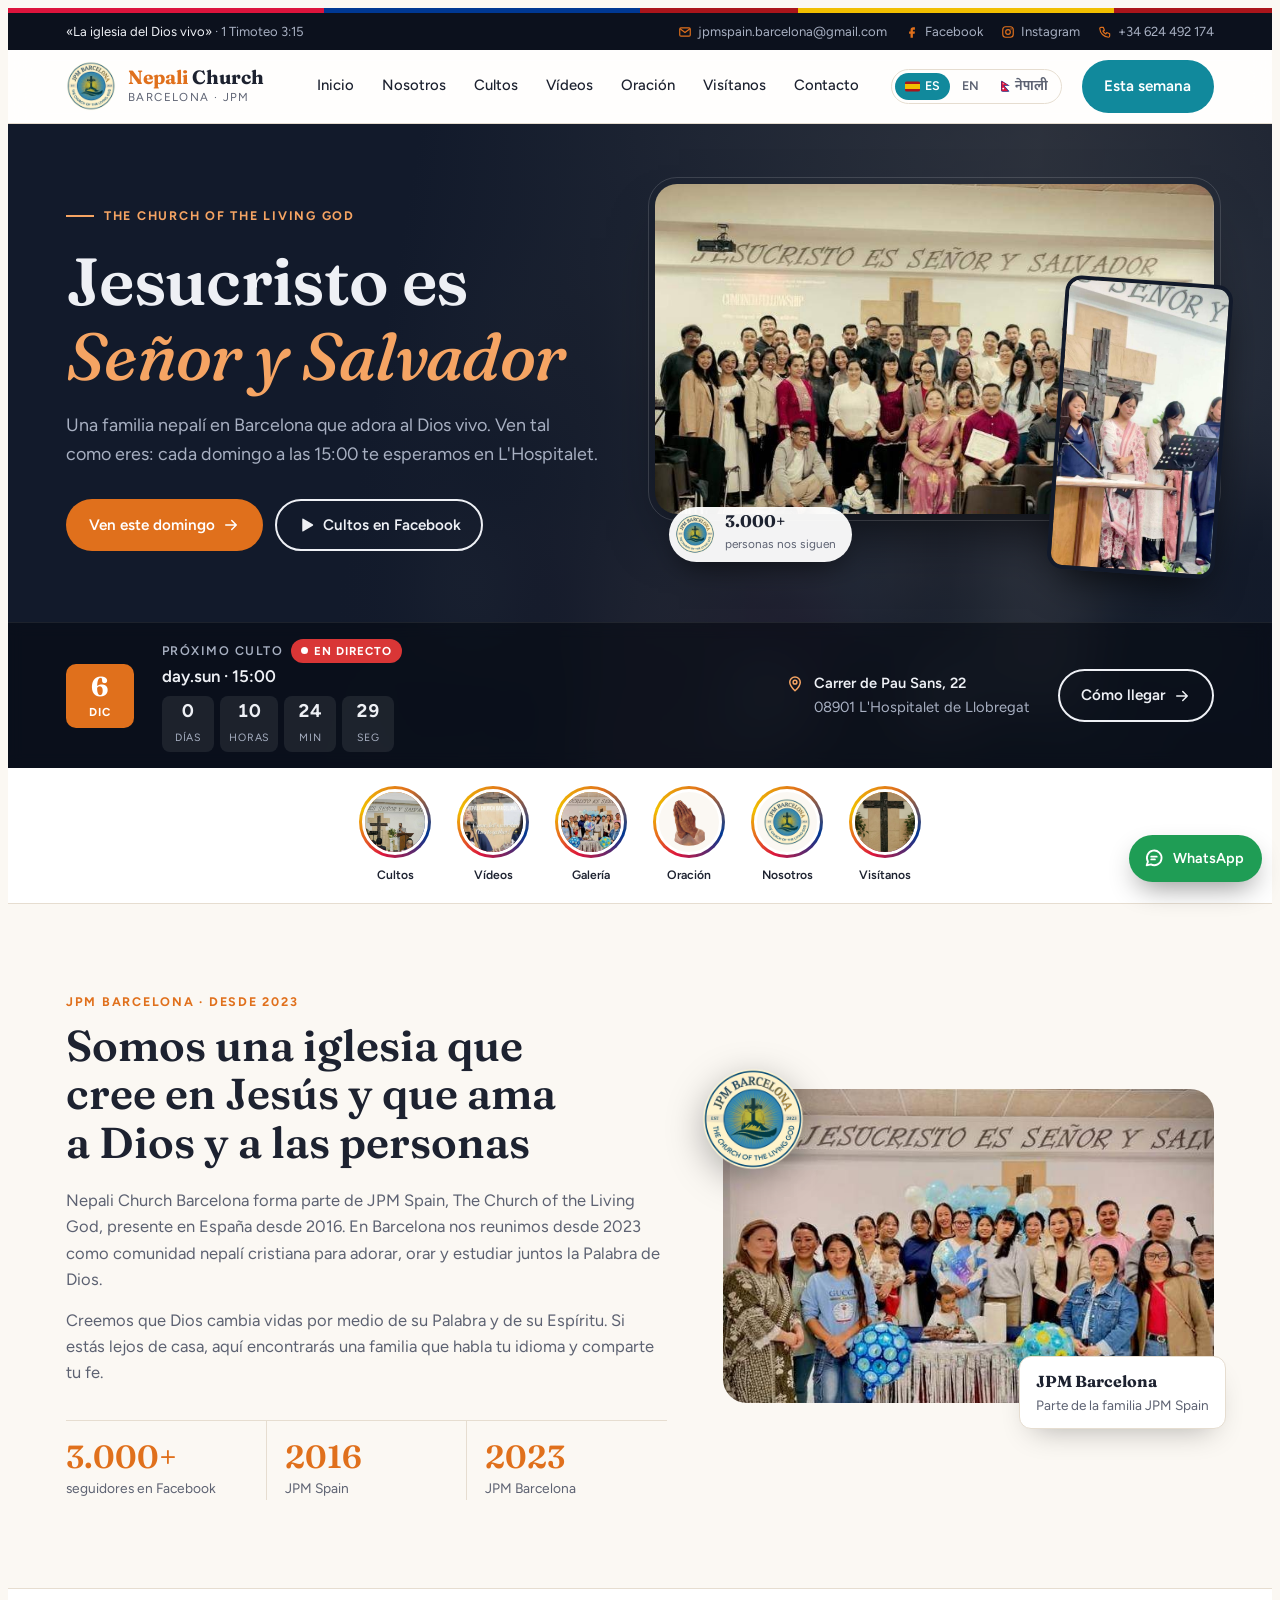
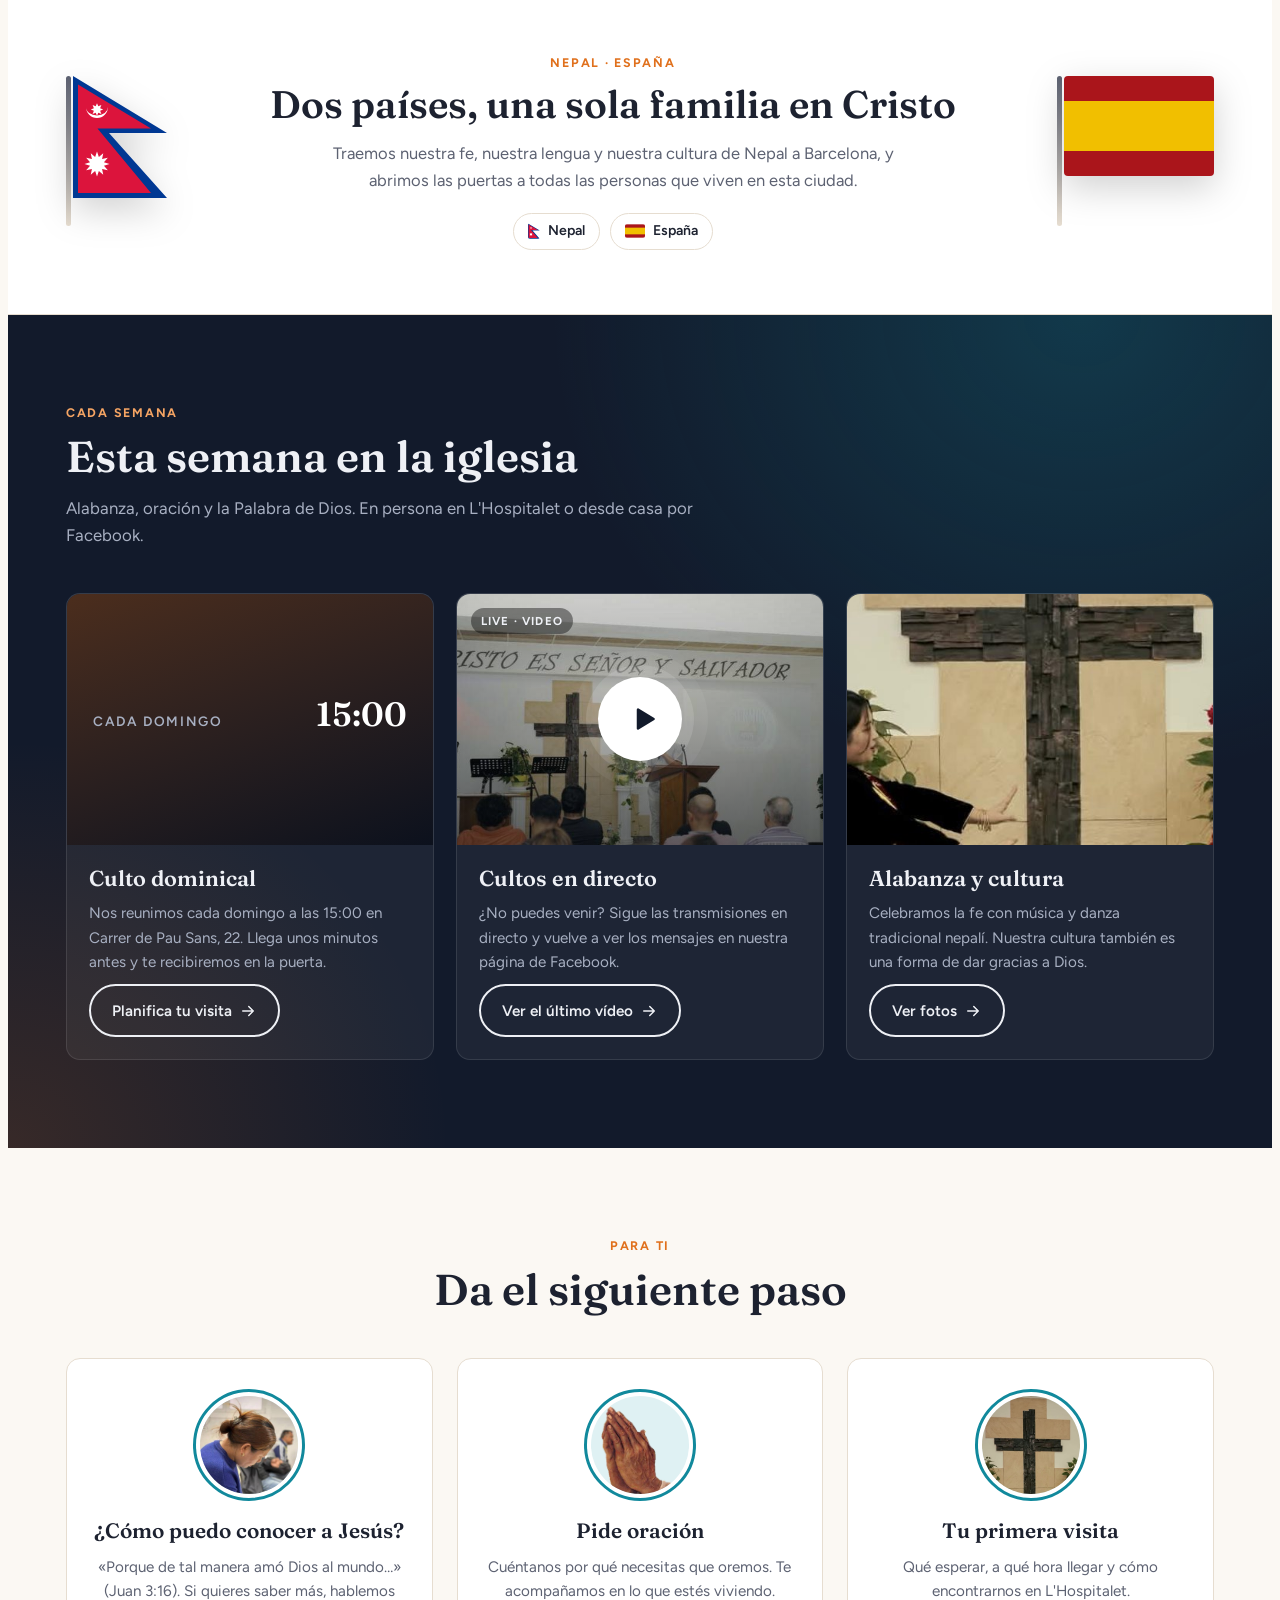
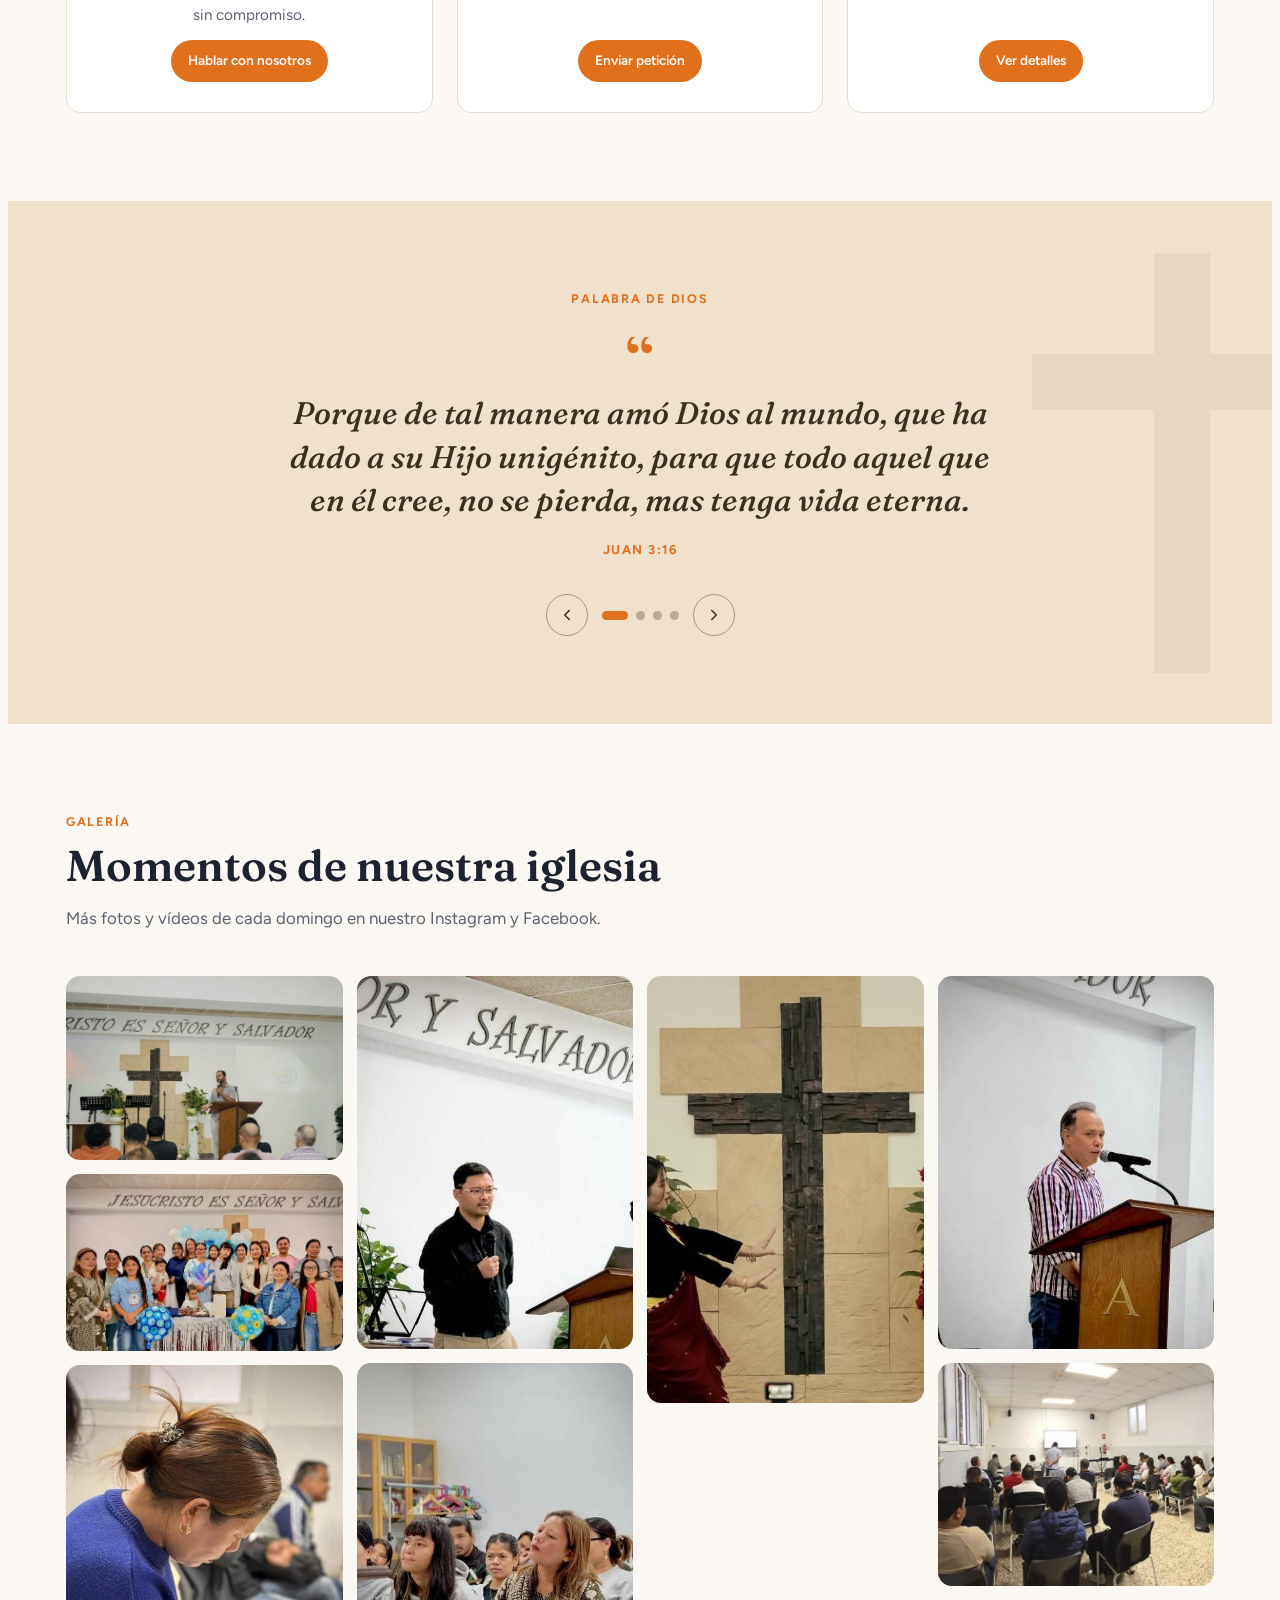
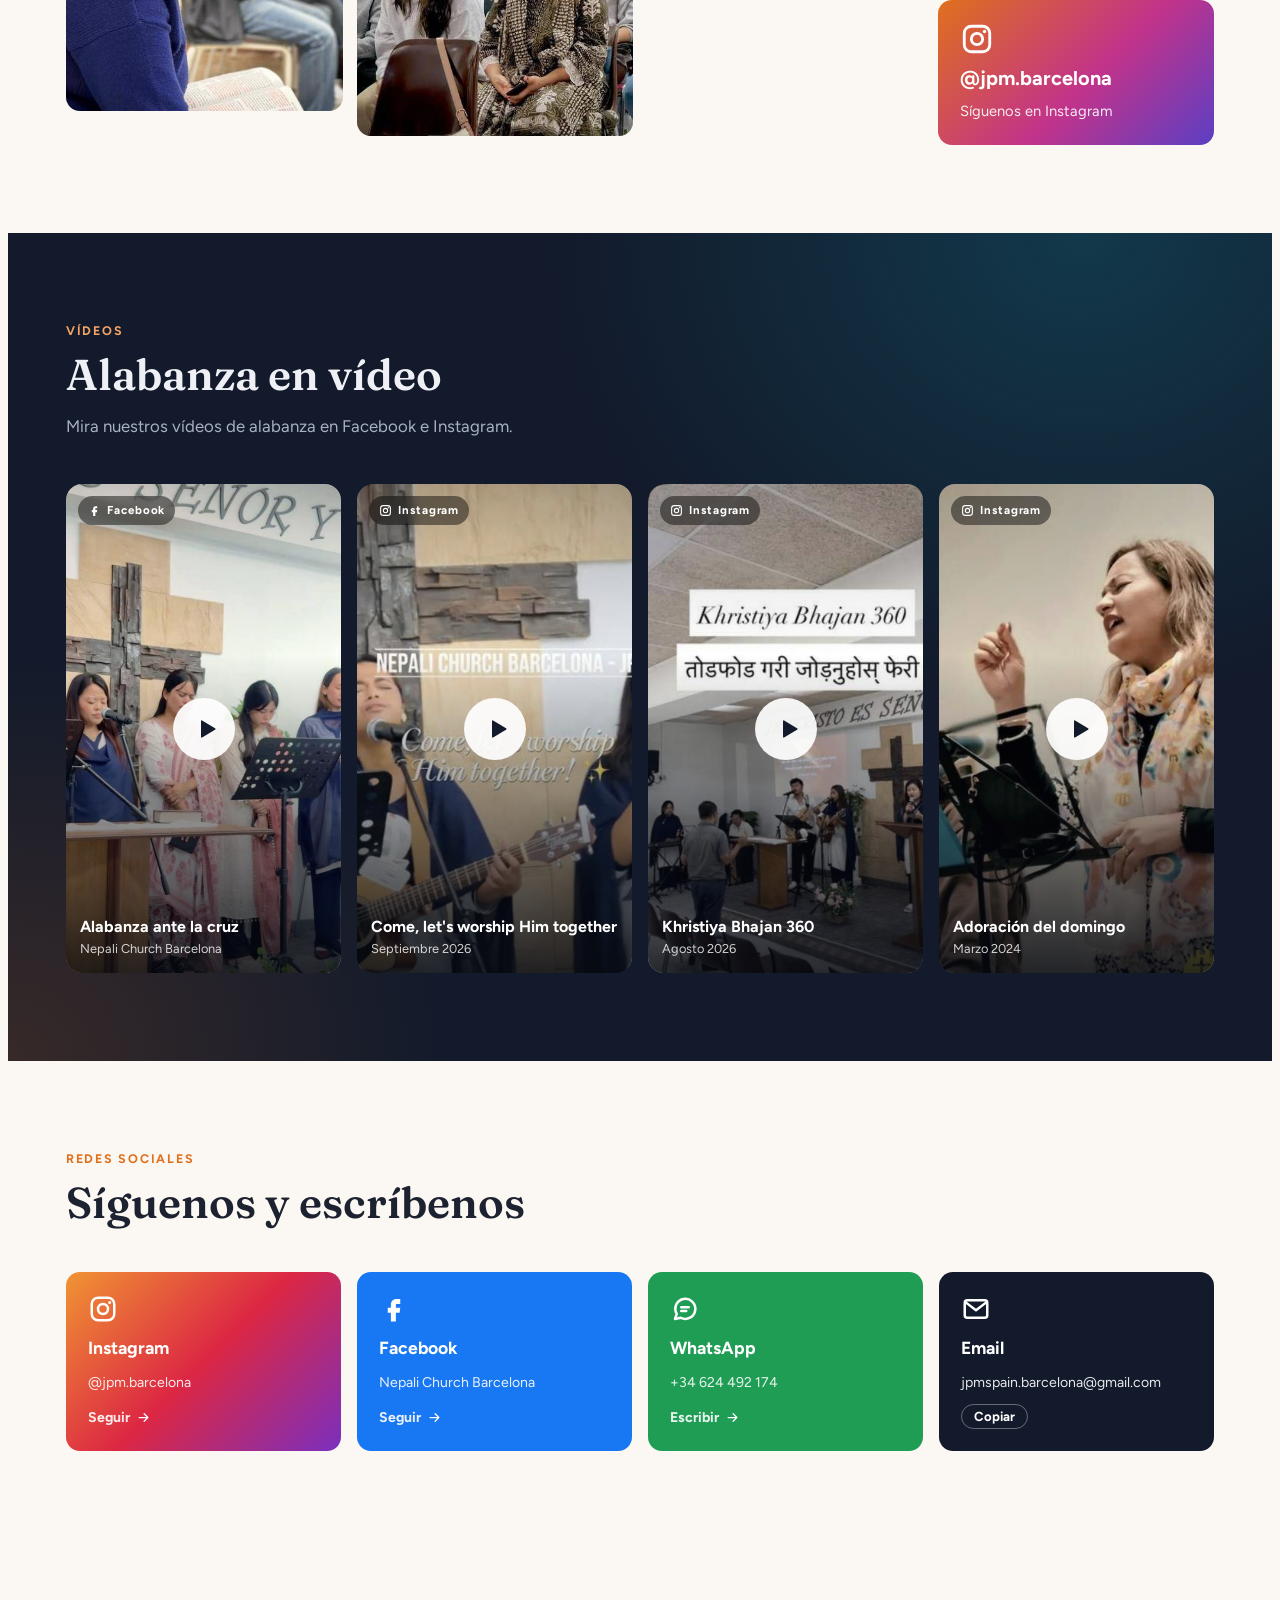
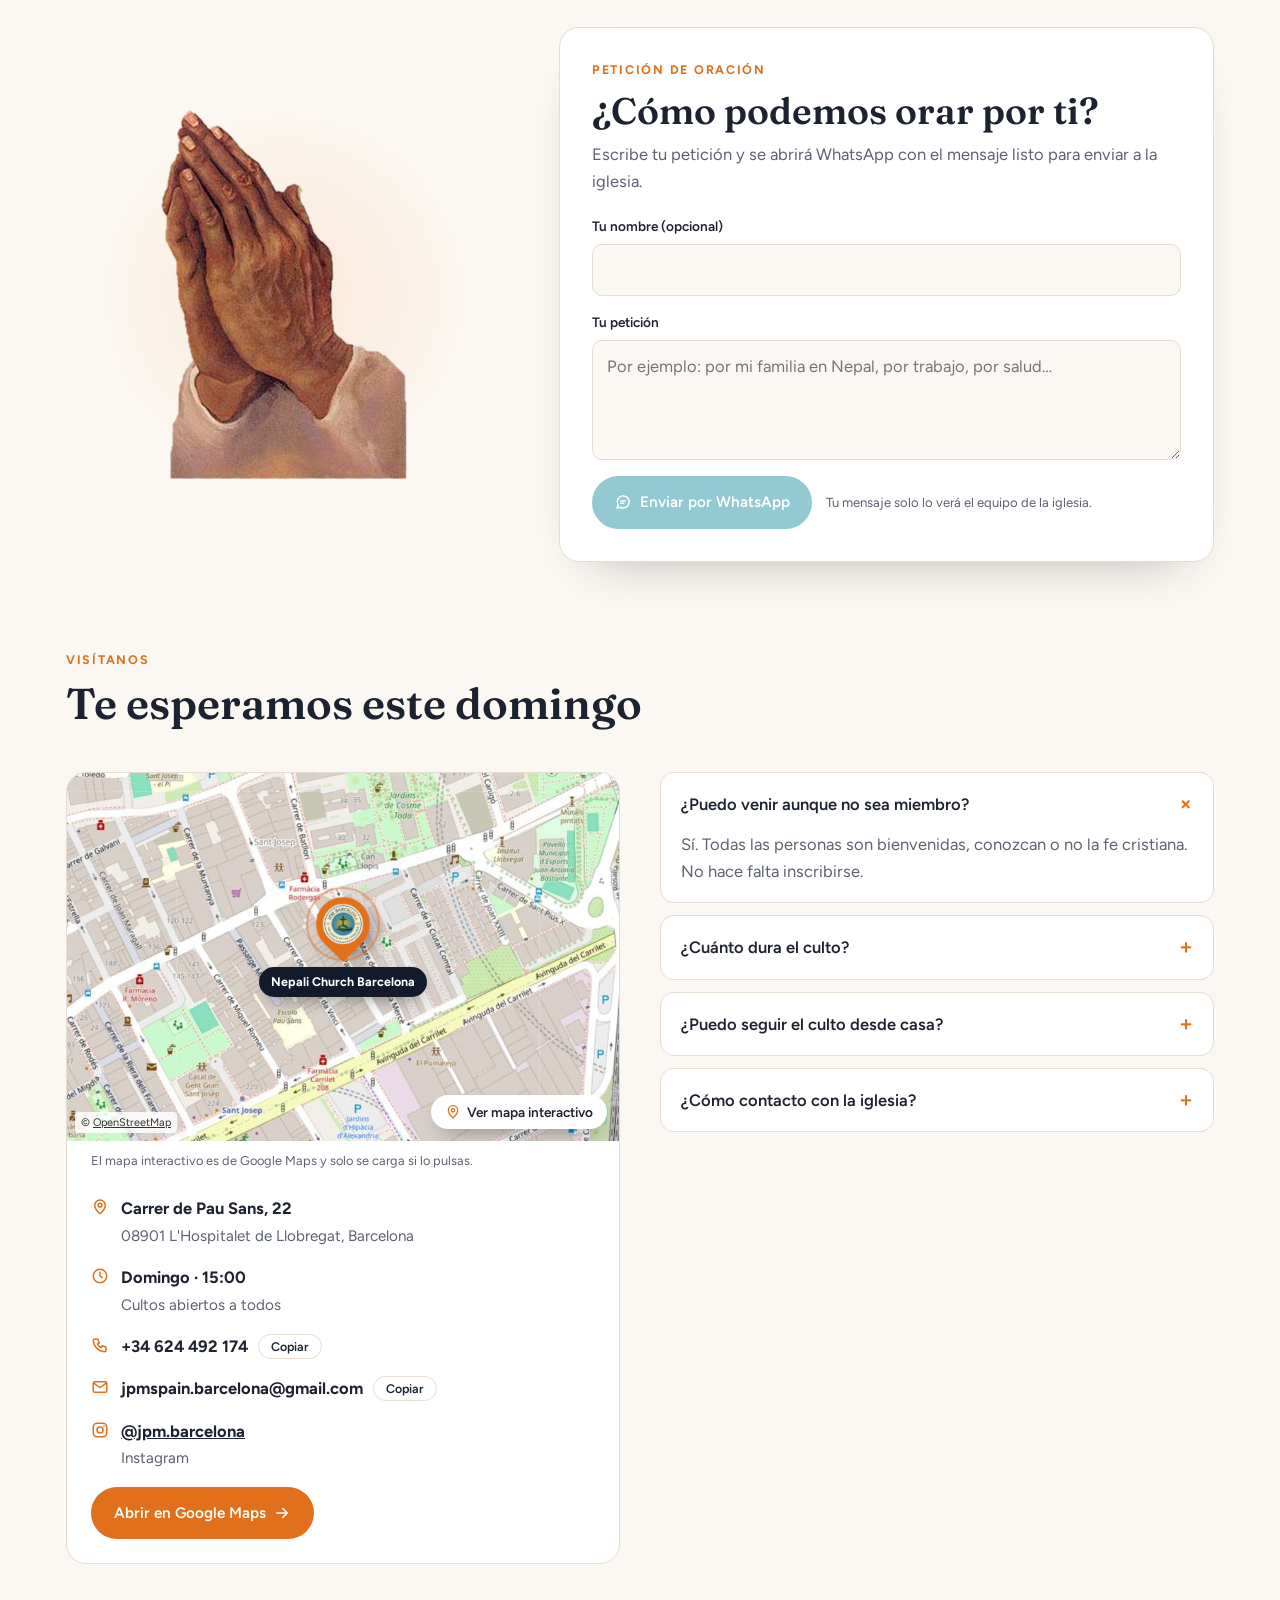
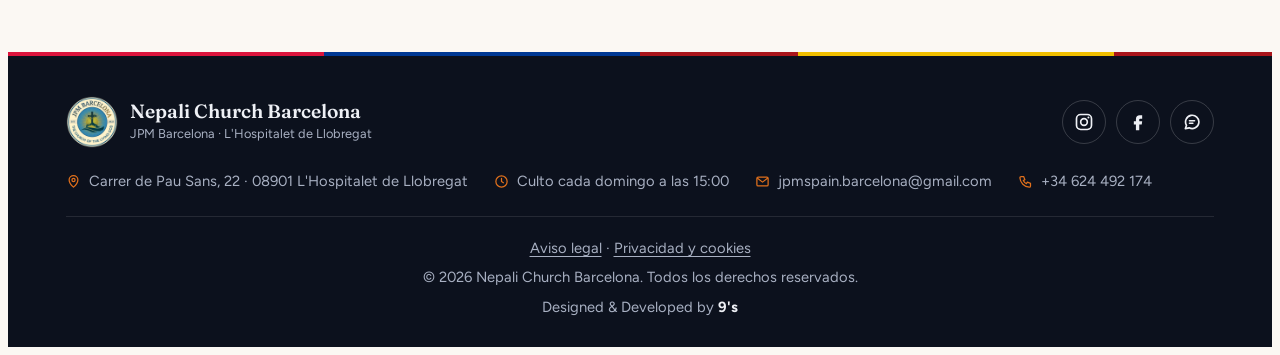
==== index.html @ 9391cbd2 "Add files via upload" ====
<!doctype html>
<html lang="es">
<head>
<meta charset="utf-8">
<meta name="viewport" content="width=device-width, initial-scale=1, viewport-fit=cover">
<title>Nepali Church Barcelona · JPM Barcelona</title>
<meta name="description" content="Nepali Church Barcelona (JPM Barcelona · The Church of the Living God). Culto cada domingo a las 15:00 en Carrer de Pau Sans, 22, L'Hospitalet de Llobregat.">
<meta name="theme-color" content="#121a2b">
<meta http-equiv="Content-Security-Policy" content="default-src 'none'; script-src 'self' https://gc.zgo.at; style-src 'self'; font-src 'self'; img-src 'self' https://9-s.goatcounter.com; connect-src 'self' https://9-s.goatcounter.com; frame-src https://www.google.com; form-action 'none'; base-uri 'none'; object-src 'none'">
<meta name="referrer" content="strict-origin-when-cross-origin">
<meta property="og:type" content="website">
<meta property="og:title" content="Nepali Church Barcelona">
<meta property="og:description" content="Una familia nepalí en Barcelona que adora al Dios vivo. Culto cada domingo a las 15:00.">
<meta property="og:image" content="img/fb-grupo.jpg">
<meta property="og:locale" content="es_ES">
<link rel="icon" href="img/logo.png" type="image/png">
<link rel="apple-touch-icon" href="img/logo.png">
<link rel="preload" href="fonts/figtree-latin-400-normal.woff2" as="font" type="font/woff2" crossorigin>
<link rel="stylesheet" href="css/fonts.css">
<link rel="stylesheet" href="css/styles.css">
</head>
<body>
<svg class="sprite" width="0" height="0" aria-hidden="true">
  <symbol id="i-phone" viewBox="0 0 24 24"><path fill="none" stroke="currentColor" stroke-width="2" stroke-linecap="round" stroke-linejoin="round" d="M5 4h4l2 5-2.5 1.5a11 11 0 0 0 5 5L15 13l5 2v4a2 2 0 0 1-2 2A16 16 0 0 1 3 6a2 2 0 0 1 2-2"/></symbol>
  <symbol id="i-pin" viewBox="0 0 24 24"><path fill="none" stroke="currentColor" stroke-width="2" stroke-linecap="round" stroke-linejoin="round" d="M12 21s-7-6.2-7-11.5a7 7 0 0 1 14 0C19 14.8 12 21 12 21z"/><circle cx="12" cy="9.5" r="2.5" fill="none" stroke="currentColor" stroke-width="2"/></symbol>
  <symbol id="i-clock" viewBox="0 0 24 24"><circle cx="12" cy="12" r="9" fill="none" stroke="currentColor" stroke-width="2"/><path fill="none" stroke="currentColor" stroke-width="2" stroke-linecap="round" d="M12 7v5l3 2"/></symbol>
  <symbol id="i-play" viewBox="0 0 24 24"><path fill="currentColor" d="M7 4.5v15a1 1 0 0 0 1.5.86l12.5-7.5a1 1 0 0 0 0-1.72L8.5 3.64A1 1 0 0 0 7 4.5z"/></symbol>
  <symbol id="i-fb" viewBox="0 0 24 24"><path fill="currentColor" d="M14 8h3V4h-3c-2.8 0-4.5 1.8-4.5 4.6V11H7v4h2.5v7h4v-7H16.5l.5-4h-3.5V8.8c0-.5.3-.8 1-.8z"/></symbol>
  <symbol id="i-chat" viewBox="0 0 24 24"><path fill="none" stroke="currentColor" stroke-width="2" stroke-linejoin="round" d="M4 20l1.4-4A8 8 0 1 1 8.6 19z"/><path fill="none" stroke="currentColor" stroke-width="2" stroke-linecap="round" d="M9 10.5h6M9 13.5h4"/></symbol>
  <symbol id="i-arrow" viewBox="0 0 24 24"><path fill="none" stroke="currentColor" stroke-width="2" stroke-linecap="round" stroke-linejoin="round" d="M5 12h14M13 6l6 6-6 6"/></symbol>
  <symbol id="i-left" viewBox="0 0 24 24"><path fill="none" stroke="currentColor" stroke-width="2" stroke-linecap="round" stroke-linejoin="round" d="M15 6l-6 6 6 6"/></symbol>
  <symbol id="i-right" viewBox="0 0 24 24"><path fill="none" stroke="currentColor" stroke-width="2" stroke-linecap="round" stroke-linejoin="round" d="M9 6l6 6-6 6"/></symbol>
  <symbol id="i-heart" viewBox="0 0 24 24"><path fill="none" stroke="currentColor" stroke-width="2" stroke-linejoin="round" d="M12 20s-7.5-4.6-9-9.6C2 6.8 4.5 4 7.6 4c2 0 3.4 1.1 4.4 2.6C13 5.1 14.4 4 16.4 4 19.5 4 22 6.8 21 10.4c-1.5 5-9 9.6-9 9.6z"/></symbol>
  <symbol id="i-door" viewBox="0 0 24 24"><path fill="none" stroke="currentColor" stroke-width="2" stroke-linejoin="round" d="M5 21V4a1 1 0 0 1 1-1h12a1 1 0 0 1 1 1v17M3 21h18"/><circle cx="15" cy="12" r="1.2" fill="currentColor"/></symbol>
  <symbol id="f-np" viewBox="0 0 96 122"><path fill="#003893" d="M0 0 L94 57 H36 L94 122 H0 Z"/><path fill="#DC143C" d="M5 8.5 L78 52.5 H24.5 L78 117 H5 Z"/><path fill="#fff" d="M13 31 a11 11 0 0 0 22 0 a11 8.5 0 0 1 -22 0 Z"/><polygon fill="#fff" points="24.00,27.30 25.30,30.36 28.38,29.12 27.14,32.20 30.20,33.50 27.14,34.80 28.38,37.88 25.30,36.64 24.00,39.70 22.70,36.64 19.62,37.88 20.86,34.80 17.80,33.50 20.86,32.20 19.62,29.12 22.70,30.36"/><polygon fill="#fff" points="24.00,75.50 25.86,81.05 30.25,77.17 29.09,82.91 34.83,81.75 30.95,86.14 36.50,88.00 30.95,89.86 34.83,94.25 29.09,93.09 30.25,98.83 25.86,94.95 24.00,100.50 22.14,94.95 17.75,98.83 18.91,93.09 13.17,94.25 17.05,89.86 11.50,88.00 17.05,86.14 13.17,81.75 18.91,82.91 17.75,77.17 22.14,81.05"/></symbol><symbol id="f-es" viewBox="0 0 150 100"><rect width="150" height="100" fill="#AA151B"/><rect y="25" width="150" height="50" fill="#F1BF00"/></symbol><symbol id="i-ig" viewBox="0 0 24 24"><rect x="3" y="3" width="18" height="18" rx="5" fill="none" stroke="currentColor" stroke-width="2"/><circle cx="12" cy="12" r="4" fill="none" stroke="currentColor" stroke-width="2"/><circle cx="17.3" cy="6.7" r="1.2" fill="currentColor"/></symbol><symbol id="i-mail" viewBox="0 0 24 24"><rect x="3" y="5" width="18" height="14" rx="2" fill="none" stroke="currentColor" stroke-width="2"/><path fill="none" stroke="currentColor" stroke-width="2" stroke-linejoin="round" d="M3.5 6.5 12 13l8.5-6.5"/></symbol>
  <symbol id="i-home" viewBox="0 0 24 24"><path fill="none" stroke="currentColor" stroke-width="2" stroke-linejoin="round" d="M3 10.5 12 3l9 7.5V20a1 1 0 0 1-1 1h-5v-6h-6v6H4a1 1 0 0 1-1-1z"/></symbol>
  <symbol id="i-menu" viewBox="0 0 24 24"><path fill="none" stroke="currentColor" stroke-width="2" stroke-linecap="round" d="M4 7h16M4 12h16M4 17h16"/></symbol>
</svg>

<div class="ribbon" aria-hidden="true"></div>
<div class="topbar">
  <div class="wrap">
    <span><em data-i18n="tb.verse">«La iglesia del Dios vivo»</em> · 1 Timoteo 3:15</span>
    <div class="tb-right">
      <span class="tb-item"><svg class="tb-ico"><use href="#i-mail"/></svg>jpmspain.barcelona@gmail.com</span>
      <a href="https://www.facebook.com/p/Nepali-Church-Barcelona-61554970930967/" target="_blank" rel="noopener"><svg><use href="#i-fb"/></svg>Facebook</a>
      <a href="https://www.instagram.com/jpm.barcelona/" target="_blank" rel="noopener"><svg><use href="#i-ig"/></svg>Instagram</a>
      <span class="tb-item"><svg class="tb-ico"><use href="#i-phone"/></svg>+34 624 492 174</span>
    </div>
  </div>
</div>

<header class="site">
  <div class="wrap">
    <a class="brand" href="#inicio" aria-label="Nepali Church Barcelona">
      <img src="img/logo.png" alt="Logo JPM Barcelona">
      <span><b>Nepali <span>Church</span></b><small>Barcelona · JPM</small></span>
    </a>
    <nav class="main" id="nav" aria-label="Principal">
      <a href="#inicio" data-i18n="nav.home">Inicio</a>
      <a href="#nosotros" data-i18n="nav.about">Nosotros</a>
      <a href="#cultos" data-i18n="nav.services">Cultos</a>
      <a href="#videos" data-i18n="nav.videos">Vídeos</a>
      <a href="#oracion" data-i18n="nav.prayer">Oración</a>
      <a href="#visita" data-i18n="nav.visit">Visítanos</a>
      <a href="#contacto" data-i18n="nav.contact">Contacto</a>
    </nav>
    <div class="lang" role="group" aria-label="Idioma">
      <button type="button" data-l="es" aria-pressed="true"><svg class="flag"><use href="#f-es"/></svg>ES</button>
      <button type="button" data-l="en" aria-pressed="false">EN</button>
      <button type="button" data-l="ne" aria-pressed="false"><svg class="flag np"><use href="#f-np"/></svg>नेपाली</button>
    </div>
    <a class="btn btn-teal hdr-cta" href="#cultos" data-i18n="hdr.cta">Esta semana</a>
    <button class="menu-btn" id="menuBtn" type="button" aria-controls="nav" aria-expanded="false" aria-label="Menú"><svg><use href="#i-menu"/></svg></button>
  </div>
</header>

<main>
<!-- HERO -->
<div class="hero" id="inicio">
  <div class="wrap hero-grid">
    <div class="hero-copy">
      <div class="eyebrow" data-i18n="hero.eyebrow">The Church of the Living God</div>
      <h1 data-i18n-html="hero.title">Jesucristo es <i>Señor y Salvador</i></h1>
      <p class="lede" data-i18n="hero.lede">Una familia nepalí en Barcelona que adora al Dios vivo. Ven tal como eres: cada domingo a las 15:00 te esperamos en L'Hospitalet.</p>
      <div class="hero-actions">
        <a class="btn btn-orange" href="#visita"><span data-i18n="hero.cta1">Ven este domingo</span><svg><use href="#i-arrow"/></svg></a>
        <a class="btn btn-ghost" href="https://www.facebook.com/p/Nepali-Church-Barcelona-61554970930967/" target="_blank" rel="noopener"><svg><use href="#i-play"/></svg><span data-i18n="hero.cta2">Cultos en Facebook</span></a>
      </div>
    </div>
    <div class="hero-art">
      <figure class="ph-main"><img src="img/fb-grupo.jpg" alt="La familia de Nepali Church Barcelona reunida bajo el lema Jesucristo es Señor y Salvador" width="771" height="455"></figure>
      <figure class="ph-side"><img src="img/fb-alabanza.jpg" alt="Alabanza delante de la cruz" width="494" height="884"></figure>
      <div class="ph-badge"><img src="img/logo.png" alt=""><span><b>3.000+</b><small data-i18n="hero.badge">personas nos siguen</small></span></div>
    </div>
  </div>
  <div class="eventbar">
    <div class="wrap">
      <div class="datetile" aria-hidden="true"><b id="dDay">--</b><span id="dMon">---</span></div>
      <div class="ev-main">
        <div class="lbl"><span id="evLabel" data-i18n="ev.next">Próximo culto</span><span class="livepill" id="livePill" hidden data-i18n="ev.live">EN DIRECTO</span></div>
        <div class="when" id="evWhen">Domingo · 15:00</div>
        <div class="countdown" id="countdown" aria-live="off">
          <div><b id="cD">0</b><small data-i18n="cd.d">días</small></div>
          <div><b id="cH">00</b><small data-i18n="cd.h">horas</small></div>
          <div><b id="cM">00</b><small data-i18n="cd.m">min</small></div>
          <div><b id="cS">00</b><small data-i18n="cd.s">seg</small></div>
        </div>
      </div>
      <div class="ev-addr"><svg class="ico"><use href="#i-pin"/></svg><div><b>Carrer de Pau Sans, 22</b>08901 L'Hospitalet de Llobregat</div></div>
      <a class="btn btn-ghost" href="https://www.google.com/maps/search/?api=1&query=Carrer+de+Pau+Sans+22+08901+L%27Hospitalet+de+Llobregat" target="_blank" rel="noopener"><span data-i18n="ev.dir">Cómo llegar</span><svg><use href="#i-arrow"/></svg></a>
    </div>
  </div>
</div>

<!-- STORIES -->
<nav class="stories" aria-label="Accesos rápidos">
  <div class="wrap">
    <a href="#cultos"><span class="ring"><img src="img/ig-predica.jpg" alt=""></span><b data-i18n="nav.services">Cultos</b></a>
    <a href="#videos"><span class="ring"><img src="img/ig-worship.jpg" alt=""></span><b data-i18n="nav.videos">Vídeos</b></a>
    <a href="#galeria"><span class="ring"><img src="img/fb-celebracion.jpg" alt=""></span><b data-i18n="ga.eyebrow">Galería</b></a>
    <a href="#oracion"><span class="ring"><img src="img/manos.png" alt="" class="contain"></span><b data-i18n="nav.prayer">Oración</b></a>
    <a href="#nosotros"><span class="ring"><img src="img/logo.png" alt="" class="contain"></span><b data-i18n="nav.about">Nosotros</b></a>
    <a href="#visita"><span class="ring"><img src="img/cruz.jpg" alt=""></span><b data-i18n="nav.visit">Visítanos</b></a>
  </div>
</nav>

<!-- ABOUT -->
<section id="nosotros">
  <div class="wrap about">
    <div class="about-copy">
      <div class="eyebrow" data-i18n="about.eyebrow">JPM Barcelona · desde 2023</div>
      <h2 data-i18n="about.title">Somos una iglesia que cree en Jesús y que ama a Dios y a las personas</h2>
      <p data-i18n="about.p1">Nepali Church Barcelona forma parte de JPM Spain, The Church of the Living God, presente en España desde 2016. En Barcelona nos reunimos desde 2023 como comunidad nepalí cristiana para adorar, orar y estudiar juntos la Palabra de Dios.</p>
      <p data-i18n="about.p2">Creemos que Dios cambia vidas por medio de su Palabra y de su Espíritu. Si estás lejos de casa, aquí encontrarás una familia que habla tu idioma y comparte tu fe.</p>
      <div class="stats">
        <div><b>3.000+</b><span data-i18n="stat.fb">seguidores en Facebook</span></div>
        <div><b>2016</b><span data-i18n="stat.spain">JPM Spain</span></div>
        <div><b>2023</b><span data-i18n="stat.bcn">JPM Barcelona</span></div>
      </div>
    </div>
    <div class="about-art">
      <div class="photo"><img src="img/fb-celebracion.jpg" alt="Hermanas de la iglesia celebrando juntas"></div>
      <img class="seal2" src="img/logo.png" alt="Sello de JPM Barcelona, est. 2023">
      <div class="tag"><b>JPM Barcelona</b><span data-i18n="about.tag">Parte de la familia JPM Spain</span></div>
    </div>
  </div>
</section>

<!-- NEPAL + ESPAÑA -->
<div class="roots">
  <div class="wrap">
    <div class="pole"><svg class="bigflag np" role="img" aria-label="Bandera de Nepal"><use href="#f-np"/></svg></div>
    <div class="mid">
      <div class="eyebrow" data-i18n="ro.eyebrow">Nepal · España</div>
      <h2 data-i18n="ro.title">Dos países, una sola familia en Cristo</h2>
      <p data-i18n="ro.p">Traemos nuestra fe, nuestra lengua y nuestra cultura de Nepal a Barcelona, y abrimos las puertas a todas las personas que viven en esta ciudad.</p>
      <div class="pair"><span><svg class="flag np"><use href="#f-np"/></svg><span data-i18n="ro.np">Nepal</span></span><span><svg class="flag"><use href="#f-es"/></svg><span data-i18n="ro.es">España</span></span></div>
    </div>
    <div class="pole"><svg class="bigflag es" role="img" aria-label="Bandera de España"><use href="#f-es"/></svg></div>
  </div>
</div>

<!-- THIS WEEK -->
<section class="band-dark" id="cultos">
  <div class="wrap">
    <div class="sec-head">
      <div class="eyebrow" data-i18n="wk.eyebrow">Cada semana</div>
      <h2 data-i18n="wk.title">Esta semana en la iglesia</h2>
      <p data-i18n="wk.lede">Alabanza, oración y la Palabra de Dios. En persona en L'Hospitalet o desde casa por Facebook.</p>
    </div>
    <div class="swipe-hint"><span data-i18n="swipe">Desliza</span><svg><use href="#i-arrow"/></svg></div>
    <div class="cards3">
      <article class="wk">
        <div class="media"><div class="sched">
          <div class="sched-row"><span data-i18n="wk.every">Cada domingo</span><b>15:00</b></div>
        </div></div>
        <div class="body">
          <h3 data-i18n="wk.c1.t">Culto dominical</h3>
          <p data-i18n="wk.c1.p">Nos reunimos cada domingo a las 15:00 en Carrer de Pau Sans, 22. Llega unos minutos antes y te recibiremos en la puerta.</p>
          <a class="btn btn-ghost" href="#visita"><span data-i18n="wk.c1.b">Planifica tu visita</span><svg><use href="#i-arrow"/></svg></a>
        </div>
      </article>
      <article class="wk" id="directo">
        <div class="media"><img src="img/ig-predica.jpg" alt="Predicación en el culto del domingo"><div class="play overlay"><span class="chip">LIVE · VIDEO</span><div class="ring"><svg><use href="#i-play"/></svg></div></div></div>
        <div class="body">
          <h3 data-i18n="wk.c2.t">Cultos en directo</h3>
          <p data-i18n="wk.c2.p">¿No puedes venir? Sigue las transmisiones en directo y vuelve a ver los mensajes en nuestra página de Facebook.</p>
          <a class="btn btn-ghost" href="https://www.facebook.com/reel/1148814934461089/" target="_blank" rel="noopener"><span data-i18n="wk.c2.b">Ver el último vídeo</span><svg><use href="#i-arrow"/></svg></a>
        </div>
      </article>
      <article class="wk">
        <div class="media"><img src="img/danza.jpg" alt="Danza tradicional nepalí delante de la cruz del templo" class="op-danza"></div>
        <div class="body">
          <h3 data-i18n="wk.c3.t">Alabanza y cultura</h3>
          <p data-i18n="wk.c3.p">Celebramos la fe con música y danza tradicional nepalí. Nuestra cultura también es una forma de dar gracias a Dios.</p>
          <a class="btn btn-ghost" href="https://www.facebook.com/p/Nepali-Church-Barcelona-61554970930967/" target="_blank" rel="noopener"><span data-i18n="wk.c3.b">Ver fotos</span><svg><use href="#i-arrow"/></svg></a>
        </div>
      </article>
    </div>
  </div>
</section>

<!-- NEXT STEPS -->
<section>
  <div class="wrap">
    <div class="sec-head center">
      <div class="eyebrow" data-i18n="st.eyebrow">Para ti</div>
      <h2 data-i18n="st.title">Da el siguiente paso</h2>
    </div>
    <div class="steps">
      <div class="step">
        <div class="circle"><div><img class="photo" src="img/ig-biblia.jpg" alt=""></div></div>
        <h3 data-i18n="st.1.t">¿Cómo puedo conocer a Jesús?</h3>
        <p data-i18n="st.1.p">«Porque de tal manera amó Dios al mundo…» (Juan 3:16). Si quieres saber más, hablemos sin compromiso.</p>
        <a class="btn btn-orange" href="#oracion" data-i18n="st.1.b">Hablar con nosotros</a>
      </div>
      <div class="step">
        <div class="circle"><div><img src="img/manos.png" alt=""></div></div>
        <h3 data-i18n="st.2.t">Pide oración</h3>
        <p data-i18n="st.2.p">Cuéntanos por qué necesitas que oremos. Te acompañamos en lo que estés viviendo.</p>
        <a class="btn btn-orange" href="#oracion" data-i18n="st.2.b">Enviar petición</a>
      </div>
      <div class="step">
        <div class="circle"><div><img class="photo" src="img/cruz.jpg" alt=""></div></div>
        <h3 data-i18n="st.3.t">Tu primera visita</h3>
        <p data-i18n="st.3.p">Qué esperar, a qué hora llegar y cómo encontrarnos en L'Hospitalet.</p>
        <a class="btn btn-orange" href="#visita" data-i18n="st.3.b">Ver detalles</a>
      </div>
    </div>
  </div>
</section>

<!-- VERSES -->
<section class="band-sand">
  <div class="wrap">
    <div class="sec-head center mb-sm">
      <div class="eyebrow" data-i18n="v.eyebrow">Palabra de Dios</div>
    </div>
    <div class="verses" id="verses" tabindex="0" aria-label="Versículos">
      <div class="verse"><blockquote data-i18n="v.1">Porque de tal manera amó Dios al mundo, que ha dado a su Hijo unigénito, para que todo aquel que en él cree, no se pierda, mas tenga vida eterna.</blockquote><cite data-i18n="v.1c">Juan 3:16</cite></div>
      <div class="verse"><blockquote data-i18n="v.2">Venid a mí todos los que estáis trabajados y cargados, que yo os haré descansar.</blockquote><cite data-i18n="v.2c">Mateo 11:28</cite></div>
      <div class="verse"><blockquote data-i18n="v.3">Jehová es mi pastor; nada me faltará.</blockquote><cite data-i18n="v.3c">Salmo 23:1</cite></div>
      <div class="verse"><blockquote data-i18n="v.4">La casa de Dios, que es la iglesia del Dios vivo, columna y apoyo de la verdad.</blockquote><cite data-i18n="v.4c">1 Timoteo 3:15</cite></div>
    </div>
    <div class="vctrl">
      <button class="arrow" type="button" id="vPrev" aria-label="Anterior"><svg><use href="#i-left"/></svg></button>
      <div class="dots" id="vDots"></div>
      <button class="arrow" type="button" id="vNext" aria-label="Siguiente"><svg><use href="#i-right"/></svg></button>
    </div>
  </div>
</section>

<!-- GALLERY -->
<section id="galeria">
  <div class="wrap">
    <div class="sec-head">
      <div class="eyebrow" data-i18n="ga.eyebrow">Galería</div>
      <h2 data-i18n="ga.title">Momentos de nuestra iglesia</h2>
      <p data-i18n="ga.p">Más fotos y vídeos de cada domingo en nuestro Instagram y Facebook.</p>
    </div>
    <div class="gal">
      <figure><img src="img/ig-predica.jpg" alt="Predicación del domingo bajo el lema Jesucristo es Señor y Salvador"></figure>
      <figure><img src="img/fb-celebracion.jpg" alt="Celebración de las hermanas de la iglesia con globos"></figure>
      <figure><img src="img/ig-biblia.jpg" alt="Una hermana leyendo la Biblia durante el culto"></figure>
      <figure><img src="img/fb-predica1.jpg" alt="Predicación en el culto"></figure>
      <figure><img src="img/fb-congregacion.jpg" alt="Hermanas escuchando el mensaje"></figure>
      <figure><img src="img/danza.jpg" alt="Danza tradicional nepalí en el culto"></figure>
      <figure><img src="img/fb-predica2.jpg" alt="Un hermano predicando desde el púlpito"></figure>
      <figure><img src="img/ig-congregacion.jpg" alt="La congregación escuchando la predicación"></figure>
      <a class="ig-tile" href="https://www.instagram.com/jpm.barcelona/" target="_blank" rel="noopener"><svg><use href="#i-ig"/></svg><b>@jpm.barcelona</b><span data-i18n="ga.ig">Síguenos en Instagram</span></a>
    </div>
  </div>
</section>

<!-- REELS -->
<section class="band-dark" id="videos">
  <div class="wrap">
    <div class="sec-head">
      <div class="eyebrow" data-i18n="re.eyebrow">Vídeos</div>
      <h2 data-i18n="re.title">Alabanza en vídeo</h2>
      <p data-i18n="re.p">Mira nuestros vídeos de alabanza en Facebook e Instagram.</p>
    </div>
    <div class="swipe-hint"><span data-i18n="swipe">Desliza</span><svg><use href="#i-arrow"/></svg></div>
    <div class="reels">
      <a class="reel" href="https://www.facebook.com/reel/1982823712387240/" target="_blank" rel="noopener"><img src="img/fb-alabanza.jpg" alt=""><span class="tagr"><svg><use href="#i-fb"/></svg>Facebook</span><span class="pbtn"><svg><use href="#i-play"/></svg></span><span class="cap"><b data-i18n="re.5">Alabanza ante la cruz</b><span>Nepali Church Barcelona</span></span></a>
      <a class="reel" href="https://www.instagram.com/jpm.barcelona/reel/Dcx2DV_sKl6/" target="_blank" rel="noopener"><img src="img/ig-worship.jpg" alt=""><span class="tagr"><svg><use href="#i-ig"/></svg>Instagram</span><span class="pbtn"><svg><use href="#i-play"/></svg></span><span class="cap"><b data-i18n="re.1">Come, let's worship Him together</b><span data-i18n="re.d1">Septiembre 2026</span></span></a>
      <a class="reel" href="https://www.instagram.com/jpm.barcelona/reel/Db2frSWsQY5/" target="_blank" rel="noopener"><img src="img/ig-bhajan.jpg" alt=""><span class="tagr"><svg><use href="#i-ig"/></svg>Instagram</span><span class="pbtn"><svg><use href="#i-play"/></svg></span><span class="cap"><b>Khristiya Bhajan 360</b><span data-i18n="re.d2">Agosto 2026</span></span></a>
      <a class="reel" href="https://www.instagram.com/jpm.barcelona/reel/C4QxoiNoRNj/" target="_blank" rel="noopener"><img src="img/ig-alabanza.jpg" alt=""><span class="tagr"><svg><use href="#i-ig"/></svg>Instagram</span><span class="pbtn"><svg><use href="#i-play"/></svg></span><span class="cap"><b data-i18n="re.3">Adoración del domingo</b><span data-i18n="re.d3">Marzo 2024</span></span></a>
    </div>
  </div>
</section>

<!-- SOCIAL -->
<section id="redes">
  <div class="wrap">
    <div class="sec-head">
      <div class="eyebrow" data-i18n="so.eyebrow">Redes sociales</div>
      <h2 data-i18n="so.title">Síguenos y escríbenos</h2>
    </div>
    <div class="social">
      <a class="soc ig" href="https://www.instagram.com/jpm.barcelona/" target="_blank" rel="noopener"><svg><use href="#i-ig"/></svg><b>Instagram</b><span>@jpm.barcelona</span><span class="more"><span data-i18n="so.follow">Seguir</span><svg><use href="#i-arrow"/></svg></span></a>
      <a class="soc fb" href="https://www.facebook.com/p/Nepali-Church-Barcelona-61554970930967/" target="_blank" rel="noopener"><svg><use href="#i-fb"/></svg><b>Facebook</b><span>Nepali Church Barcelona</span><span class="more"><span data-i18n="so.follow">Seguir</span><svg><use href="#i-arrow"/></svg></span></a>
      <a class="soc wap" href="https://wa.me/34624492174" target="_blank" rel="noopener"><svg><use href="#i-chat"/></svg><b>WhatsApp</b><span>+34 624 492 174</span><span class="more"><span data-i18n="so.write">Escribir</span><svg><use href="#i-arrow"/></svg></span></a>
      <div class="soc ml"><svg><use href="#i-mail"/></svg><b>Email</b><span>jpmspain.barcelona@gmail.com</span><button class="copy more copy-light" type="button" data-copy="jpmspain.barcelona@gmail.com" data-i18n="copy">Copiar</button></div>
    </div>
  </div>
</section>

<!-- PRAYER -->
<section id="oracion">
  <div class="wrap prayer">
    <div class="prayer-art"><img src="img/manos.png" alt="Manos en oración"></div>
    <form class="prayer-form" id="prayerForm" novalidate>
      <div class="eyebrow" data-i18n="pr.eyebrow">Petición de oración</div>
      <h2 data-i18n="pr.title">¿Cómo podemos orar por ti?</h2>
      <p data-i18n="pr.lede">Escribe tu petición y se abrirá WhatsApp con el mensaje listo para enviar a la iglesia.</p>
      <div class="field"><label for="prName" data-i18n="pr.name">Tu nombre (opcional)</label><input id="prName" name="name" autocomplete="name" maxlength="60"></div>
      <div class="field"><label for="prText" data-i18n="pr.text">Tu petición</label><textarea id="prText" name="text" maxlength="800" data-i18n-ph="pr.ph" placeholder="Por ejemplo: por mi familia en Nepal, por trabajo, por salud…"></textarea></div>
      <div class="form-foot">
        <a class="btn btn-teal" id="prSend" href="https://wa.me/34624492174" target="_blank" rel="noopener" aria-disabled="true"><svg><use href="#i-chat"/></svg><span data-i18n="pr.send">Enviar por WhatsApp</span></a>
        <small data-i18n="pr.note">Tu mensaje solo lo verá el equipo de la iglesia.</small>
      </div>
    </form>
  </div>
</section>

<!-- VISIT -->
<section id="visita" class="pt0">
  <div class="wrap">
    <div class="sec-head">
      <div class="eyebrow" data-i18n="vi.eyebrow">Visítanos</div>
      <h2 data-i18n="vi.title">Te esperamos este domingo</h2>
    </div>
    <div class="visit">
      <div class="mapcard">
        <div class="mapbox" id="mapbox">
          <img class="mapimg" src="img/mapa.jpg" alt="Mapa de la zona de Carrer de Pau Sans, en L'Hospitalet de Llobregat" width="780" height="520">
          <span class="mpin" aria-hidden="true"><img src="img/logo.png" alt=""></span>
          <span class="mlabel" aria-hidden="true">Nepali Church Barcelona</span>
          <button class="maplive" type="button" id="mapLive"><svg><use href="#i-pin"/></svg><span data-i18n="map.live">Ver mapa interactivo</span></button>
          <small class="osm">© <a href="https://www.openstreetmap.org/copyright" target="_blank" rel="noopener noreferrer">OpenStreetMap</a></small>
        </div>
        <p class="mapnote" data-i18n="map.note">El mapa interactivo es de Google Maps y solo se carga si lo pulsas.</p>
        <div class="info">
          <div class="row"><svg class="ico"><use href="#i-pin"/></svg><div><b>Carrer de Pau Sans, 22</b><span>08901 L'Hospitalet de Llobregat, Barcelona</span></div></div>
          <div class="row"><svg class="ico"><use href="#i-clock"/></svg><div><b data-i18n="vi.hours">Domingo · 15:00</b><span data-i18n="vi.hours2">Cultos abiertos a todos</span></div></div>
          <div class="row"><svg class="ico"><use href="#i-phone"/></svg><div class="copyline"><b>+34 624 492 174</b><button class="copy" type="button" data-copy="+34624492174" data-i18n="copy">Copiar</button></div></div>
          <div class="row"><svg class="ico"><use href="#i-mail"/></svg><div class="copyline minw0"><b class="wrapany">jpmspain.barcelona@gmail.com</b><button class="copy" type="button" data-copy="jpmspain.barcelona@gmail.com" data-i18n="copy">Copiar</button></div></div>
          <div class="row"><svg class="ico"><use href="#i-ig"/></svg><div><a href="https://www.instagram.com/jpm.barcelona/" target="_blank" rel="noopener"><b>@jpm.barcelona</b></a><span>Instagram</span></div></div>
          <a class="btn btn-orange self-start" href="https://www.google.com/maps/search/?api=1&query=Carrer+de+Pau+Sans+22+08901+L%27Hospitalet+de+Llobregat" target="_blank" rel="noopener"><span data-i18n="vi.map">Abrir en Google Maps</span><svg><use href="#i-arrow"/></svg></a>
        </div>
      </div>
      <div class="faq">
        <details open><summary data-i18n="fq.1q">¿Puedo venir aunque no sea miembro?</summary><p data-i18n="fq.1a">Sí. Todas las personas son bienvenidas, conozcan o no la fe cristiana. No hace falta inscribirse.</p></details>
        <details><summary data-i18n="fq.2q">¿Cuánto dura el culto?</summary><p data-i18n="fq.2a">Incluye alabanza, oración y predicación de la Biblia. Te recomendamos llegar 10 minutos antes para saludarnos.</p></details>
        <details><summary data-i18n="fq.3q">¿Puedo seguir el culto desde casa?</summary><p data-i18n="fq.3a">Sí. Publicamos directos y vídeos en nuestra página de Facebook, Nepali Church Barcelona.</p></details>
        <details><summary data-i18n="fq.4q">¿Cómo contacto con la iglesia?</summary><p data-i18n="fq.4a">Llámanos o escríbenos por WhatsApp al +34 624 492 174, envíanos un email a jpmspain.barcelona@gmail.com o un mensaje en Instagram o Facebook.</p></details>
      </div>
    </div>
  </div>
</section>
</main>

<footer id="contacto" class="site-foot">
  <div class="wrap">
    <div class="fb-brand">
      <a class="fb-logo" href="#inicio"><img src="img/logo.png" alt="" width="52" height="52"><span><b>Nepali Church Barcelona</b><small>JPM Barcelona · L'Hospitalet de Llobregat</small></span></a>
    </div>
    <div class="fsoc" aria-label="Redes sociales">
      <a href="https://www.instagram.com/jpm.barcelona/" target="_blank" rel="noopener noreferrer" aria-label="Instagram"><svg><use href="#i-ig"/></svg></a>
      <a href="https://www.facebook.com/p/Nepali-Church-Barcelona-61554970930967/" target="_blank" rel="noopener noreferrer" aria-label="Facebook"><svg><use href="#i-fb"/></svg></a>
      <a href="https://wa.me/34624492174" target="_blank" rel="noopener noreferrer" aria-label="WhatsApp"><svg><use href="#i-chat"/></svg></a>
    </div>
    <div class="fmeta">
      <p><svg><use href="#i-pin"/></svg>Carrer de Pau Sans, 22 · 08901 L'Hospitalet de Llobregat</p>
      <p><svg><use href="#i-clock"/></svg><span data-i18n="ft.sunday">Culto cada domingo a las 15:00</span></p>
      <p><svg><use href="#i-mail"/></svg><span class="wrapany">jpmspain.barcelona@gmail.com</span></p>
      <p><svg><use href="#i-phone"/></svg>+34 624 492 174</p>
    </div>
    <div class="legal">
      <p class="legal-links"><a href="aviso-legal/index.html" data-i18n="l.aviso">Aviso legal</a> &middot; <a href="privacidad/index.html" data-i18n="l.priv">Privacidad y cookies</a></p>
      <p>&copy; 2026 Nepali Church Barcelona. <span data-i18n="ft.rights">Todos los derechos reservados.</span></p>
      <p class="credit">Designed &amp; Developed by <a href="https://webbuild.daylli9s.site" target="_blank" rel="noopener noreferrer"><b>9's</b></a></p>
    </div>
  </div>
</footer>

<nav class="tabbar" aria-label="Navegación móvil">
  <a href="#inicio" class="on"><svg><use href="#i-home"/></svg><span data-i18n="tab.home">Inicio</span></a>
  <a href="#cultos"><svg><use href="#i-clock"/></svg><span data-i18n="nav.services">Cultos</span></a>
  <a href="https://wa.me/34624492174" target="_blank" rel="noopener" class="wa-tab"><svg><use href="#i-chat"/></svg><span>WhatsApp</span></a>
  <a href="#videos"><svg><use href="#i-play"/></svg><span data-i18n="nav.videos">Vídeos</span></a>
  <a href="#visita"><svg><use href="#i-pin"/></svg><span data-i18n="tab.contact">Contacto</span></a>
</nav>
<a class="wa" href="https://wa.me/34624492174" target="_blank" rel="noopener" aria-label="WhatsApp"><svg><use href="#i-chat"/></svg><span>WhatsApp</span></a>
<script src="js/main.js" defer></script>
<!-- Estadísticas de visitas (GoatCounter): sin cookies ni datos personales -->
<script data-goatcounter="https://9-s.goatcounter.com/count" async src="https://gc.zgo.at/count.js"></script>
</body>
</html>
---- css/fonts.css ----
/* Fuentes servidas desde la propia web (sin llamadas a Google Fonts) */
@font-face{font-family:"Fraunces";font-style:normal;font-weight:500;font-display:swap;src:url("../fonts/fraunces-latin-500-normal.woff2") format("woff2")}
@font-face{font-family:"Fraunces";font-style:normal;font-weight:600;font-display:swap;src:url("../fonts/fraunces-latin-600-normal.woff2") format("woff2")}
@font-face{font-family:"Fraunces";font-style:normal;font-weight:700;font-display:swap;src:url("../fonts/fraunces-latin-700-normal.woff2") format("woff2")}
@font-face{font-family:"Fraunces";font-style:italic;font-weight:500;font-display:swap;src:url("../fonts/fraunces-latin-500-italic.woff2") format("woff2")}
@font-face{font-family:"Figtree";font-style:normal;font-weight:400;font-display:swap;src:url("../fonts/figtree-latin-400-normal.woff2") format("woff2")}
@font-face{font-family:"Figtree";font-style:normal;font-weight:500;font-display:swap;src:url("../fonts/figtree-latin-500-normal.woff2") format("woff2")}
@font-face{font-family:"Figtree";font-style:normal;font-weight:600;font-display:swap;src:url("../fonts/figtree-latin-600-normal.woff2") format("woff2")}
@font-face{font-family:"Figtree";font-style:normal;font-weight:700;font-display:swap;src:url("../fonts/figtree-latin-700-normal.woff2") format("woff2")}
@font-face{font-family:"Mukta";font-style:normal;font-weight:400;font-display:swap;src:url("../fonts/mukta-devanagari-400-normal.woff2") format("woff2");unicode-range:U+0900-097F,U+1CD0-1CF9,U+200C-200D,U+20A8,U+20B9,U+25CC,U+A830-A839,U+A8E0-A8FF}
@font-face{font-family:"Mukta";font-style:normal;font-weight:500;font-display:swap;src:url("../fonts/mukta-devanagari-500-normal.woff2") format("woff2");unicode-range:U+0900-097F,U+1CD0-1CF9,U+200C-200D,U+20A8,U+20B9,U+25CC,U+A830-A839,U+A8E0-A8FF}
@font-face{font-family:"Mukta";font-style:normal;font-weight:700;font-display:swap;src:url("../fonts/mukta-devanagari-700-normal.woff2") format("woff2");unicode-range:U+0900-097F,U+1CD0-1CF9,U+200C-200D,U+20A8,U+20B9,U+25CC,U+A830-A839,U+A8E0-A8FF}
@font-face{font-family:"Mukta";font-style:normal;font-weight:400;font-display:swap;src:url("../fonts/mukta-latin-400-normal.woff2") format("woff2");unicode-range:U+0000-00FF,U+0131,U+0152-0153,U+02BB-02BC,U+02C6,U+02DA,U+02DC,U+2000-206F,U+2074,U+20AC,U+2122,U+2191,U+2193,U+2212,U+2215,U+FEFF,U+FFFD}
@font-face{font-family:"Mukta";font-style:normal;font-weight:700;font-display:swap;src:url("../fonts/mukta-latin-700-normal.woff2") format("woff2");unicode-range:U+0000-00FF,U+0131,U+0152-0153,U+02BB-02BC,U+02C6,U+02DA,U+02DC,U+2000-206F,U+2074,U+20AC,U+2122,U+2191,U+2193,U+2212,U+2215,U+FEFF,U+FFFD}
---- css/styles.css ----
/* Nepali Church Barcelona · estilos de la web */
/* Layout: el esquema de Emmanuel Church (barra superior, héroe oscuro con barra de evento, bloque "nosotros", banda oscura de 3 tarjetas, 3 círculos, banda arena de versículos, pie oscuro) con piedra arena + cruz de madera de la propia iglesia */
:root{
  --bg:#fbf8f3; --surface:#ffffff; --fg:#1d2230; --muted:#5d6272; --line:#e6ddd0;
  --sand:#efe1cb; --sand-fg:#3b2f22;
  --orange:#e0701c; --orange-fg:#ffffff; --orange-soft:#fbe7d6;
  --teal:#11899c; --teal-soft:#dff1f3;
  --night:#121a2b; --night-2:#0c111d; --night-fg:#eef0f5; --night-muted:#a8b0c2;
  --live:#d93636;
  --f-display:"Fraunces", Georgia, "Times New Roman", serif;
  --f-body:"Figtree", "Mukta", system-ui, -apple-system, "Segoe UI", sans-serif;
  --f-deva:"Mukta", "Figtree", system-ui, sans-serif;
  --radius:14px; --wrap:1180px;
}
@media (prefers-color-scheme: dark){:root:not([data-theme="light"]){
  --bg:#0f1420; --surface:#171e2c; --fg:#ebe6de; --muted:#a3a8b6; --line:#283043;
  --sand:#2a2219; --sand-fg:#f0e4d2; --orange:#f08a3a; --orange-fg:#1a1006; --orange-soft:#3a2414;
  --teal:#3cb4c6; --teal-soft:#13323a; --night:#0b101a; --night-2:#070b12; color-scheme:dark}}
:root[data-theme="dark"]{
  --bg:#0f1420; --surface:#171e2c; --fg:#ebe6de; --muted:#a3a8b6; --line:#283043;
  --sand:#2a2219; --sand-fg:#f0e4d2; --orange:#f08a3a; --orange-fg:#1a1006; --orange-soft:#3a2414;
  --teal:#3cb4c6; --teal-soft:#13323a; --night:#0b101a; --night-2:#070b12; color-scheme:dark}

*{box-sizing:border-box}
html{scroll-behavior:smooth;scroll-padding-top:84px}
body{background:var(--bg);color:var(--fg);font-family:var(--f-body);font-size:16.5px;line-height:1.6;-webkit-font-smoothing:antialiased}
html[lang="ne"] body{font-family:var(--f-deva)}
body::before{content:"";position:fixed;inset:0 0 auto;height:env(safe-area-inset-top,0px);z-index:60;background:var(--surface)}
a{color:inherit}
img{max-width:100%;display:block}
h1,h2,h3{font-family:var(--f-display);font-weight:600;line-height:1.12;text-wrap:balance;margin:0}
html[lang="ne"] h1,html[lang="ne"] h2,html[lang="ne"] h3{font-family:var(--f-deva);font-weight:700;line-height:1.3}
p{margin:0}
:focus-visible{outline:3px solid var(--orange);outline-offset:3px;border-radius:6px}
.wrap{max-width:var(--wrap);margin-inline:auto;padding-left:max(16px,env(safe-area-inset-left,0px));padding-right:max(16px,env(safe-area-inset-right,0px))}
.eyebrow{font-size:.78rem;font-weight:700;letter-spacing:.14em;text-transform:uppercase;color:var(--orange)}
.btn{display:inline-flex;align-items:center;gap:.5em;padding:.8em 1.35em;border-radius:999px;font-weight:600;font-size:.95rem;text-decoration:none;border:2px solid transparent;cursor:pointer;transition:transform .2s ease,background .2s ease,color .2s ease,border-color .2s ease;font-family:inherit}
.btn:hover{transform:translateY(-2px)}
.btn-orange{background:var(--orange);color:var(--orange-fg)}
.btn-teal{background:var(--teal);color:#fff}
.btn-ghost{border-color:currentColor;background:transparent}
.btn svg{width:18px;height:18px;flex:none}
.ico{width:18px;height:18px;flex:none}

/* ---------- top bar ---------- */
.topbar{background:var(--night-2);color:var(--night-muted);font-size:.82rem}
.topbar .wrap{display:flex;justify-content:space-between;gap:12px 24px;flex-wrap:wrap;padding-block:8px}
.topbar em{font-style:normal;color:var(--night-fg)}
.topbar .tb-right{display:flex;gap:18px;flex-wrap:wrap}
.topbar a{text-decoration:none;display:inline-flex;align-items:center;gap:6px}
.topbar a:hover{color:var(--night-fg)}
.topbar svg{width:14px;height:14px;color:var(--orange)}

/* ---------- header ---------- */
header.site{position:sticky;top:env(safe-area-inset-top,0px);z-index:50;background:color-mix(in srgb,var(--surface) 86%,transparent);backdrop-filter:saturate(1.4) blur(14px);-webkit-backdrop-filter:saturate(1.4) blur(14px);border-bottom:1px solid var(--line)}
header.site .wrap{display:flex;align-items:center;gap:20px;padding-block:10px}
.brand{display:flex;align-items:center;gap:12px;text-decoration:none;margin-right:auto;min-width:0}
.brand img{width:50px;height:50px}
.brand b{display:block;font-family:var(--f-display);font-size:1.2rem;font-weight:700;line-height:1.1;color:var(--orange)}
.brand b span{color:var(--fg)}
.brand small{display:block;font-size:.72rem;letter-spacing:.12em;text-transform:uppercase;color:var(--muted)}
nav.main{display:flex;gap:4px}
nav.main a{text-decoration:none;font-size:.93rem;font-weight:500;padding:8px 12px;border-radius:999px;color:var(--fg)}
nav.main a:hover{background:var(--orange-soft);color:var(--orange)}
.lang{display:flex;border:1px solid var(--line);border-radius:999px;padding:3px;gap:2px;flex:none}
.lang button{border:0;background:transparent;font:600 .78rem/1 var(--f-body);padding:7px 10px;border-radius:999px;color:var(--muted);cursor:pointer}
.lang button[data-l="ne"]{font-family:var(--f-deva);font-size:.85rem}
.lang button[aria-pressed="true"]{background:var(--teal);color:#fff}
.menu-btn{display:none;border:1px solid var(--line);background:transparent;border-radius:10px;width:42px;height:42px;color:var(--fg);cursor:pointer;align-items:center;justify-content:center}
.menu-btn svg{width:22px;height:22px}
.hdr-cta{flex:none}
@media (max-width:1060px){.hdr-cta{display:none}}
@media (max-width:900px){
  nav.main{display:none;position:absolute;left:0;right:0;top:100%;flex-direction:column;background:var(--surface);border-bottom:1px solid var(--line);padding:10px max(16px,env(safe-area-inset-right,0px)) 16px max(16px,env(safe-area-inset-left,0px))}
  nav.main.open{display:flex}
  nav.main a{padding:12px 14px;font-size:1rem}
  .menu-btn{display:inline-flex}
}
@media (max-width:520px){.brand small{display:none}.brand b{font-size:1.05rem}.brand img{width:42px;height:42px}.lang button{padding:7px 8px}}

/* ---------- hero ---------- */
.hero{position:relative;background:var(--night);color:var(--night-fg);overflow:hidden;isolation:isolate}
.hero::before{content:"";position:absolute;inset:-40px;background:url("../img/fb-grupo-blur.jpg") center/cover;opacity:.34;z-index:-2;filter:saturate(.8)}
.hero::after{content:"";position:absolute;inset:0;background:linear-gradient(100deg,var(--night) 30%,color-mix(in srgb,var(--night) 55%,transparent) 75%,color-mix(in srgb,var(--night) 80%,transparent));z-index:-1}
.hero-grid{display:grid;grid-template-columns:1fr 1.05fr;gap:56px;align-items:center;padding-block:60px 48px}
.hero-copy{min-width:0;animation:rise .8s ease both}
.hero .eyebrow{color:#f5a463;display:flex;align-items:center;gap:10px}
.hero .eyebrow::before{content:"";width:28px;height:2px;background:currentColor}
.hero h1{font-size:clamp(2.4rem,5.2vw,4.3rem);margin:18px 0 18px;letter-spacing:-.01em}
.hero h1 i{font-style:italic;color:#f5a463;font-weight:500}
.hero .lede{font-size:1.12rem;color:var(--night-muted);max-width:52ch}
.hero-actions{display:flex;flex-wrap:wrap;gap:12px;margin-top:30px}
.hero .btn-ghost{color:var(--night-fg)}
.hero .btn-ghost:hover{background:var(--night-fg);color:var(--night)}
.hero-art{position:relative;width:100%;padding:0 0 60px 0;animation:rise .8s .15s ease both;min-width:0}
.ph-main{margin:0;border-radius:22px;overflow:hidden;box-shadow:0 30px 60px -24px rgba(0,0,0,.7);outline:1px solid rgba(255,255,255,.14);outline-offset:6px}
.ph-main img{width:100%;height:auto}
.ph-side{position:absolute;right:-10px;bottom:0;width:30%;margin:0;border-radius:16px;overflow:hidden;border:4px solid var(--night);box-shadow:0 20px 40px -14px rgba(0,0,0,.7);rotate:4deg}
.ph-side img{width:100%;height:auto}
.ph-badge{position:absolute;left:14px;bottom:12px;display:flex;align-items:center;gap:10px;background:rgba(255,255,255,.95);color:#1d2230;border-radius:999px;padding:6px 16px 6px 6px;box-shadow:0 14px 30px -12px rgba(0,0,0,.6)}
.ph-badge img{width:40px;height:40px}
.ph-badge b{display:block;font-family:var(--f-display);font-size:1.05rem;line-height:1}
.ph-badge small{font-size:.74rem;color:#5d6272}
.arch{border-radius:999px 999px 22px 22px;overflow:hidden;aspect-ratio:666/1000;box-shadow:0 30px 60px -20px rgba(0,0,0,.6);outline:1px solid rgba(255,255,255,.15);outline-offset:8px}
.arch img{width:100%;height:100%;object-fit:cover;object-position:center 30%}
.hero-art .seal{position:absolute;left:-34px;bottom:34px;width:118px;height:118px;filter:drop-shadow(0 10px 18px rgba(0,0,0,.45));animation:spin 60s linear infinite}
@keyframes rise{from{opacity:0;transform:translateY(18px)}to{opacity:1;transform:none}}
@keyframes spin{to{transform:rotate(360deg)}}

/* event bar */
.eventbar{position:relative;background:rgba(5,8,15,.55);backdrop-filter:blur(8px);-webkit-backdrop-filter:blur(8px);border-top:1px solid rgba(255,255,255,.08)}
.eventbar .wrap{display:grid;grid-template-columns:auto 1fr auto auto;gap:16px 28px;align-items:center;padding-block:16px}
.datetile{background:var(--orange);color:#fff;border-radius:10px;text-align:center;padding:8px 14px;line-height:1.1;min-width:68px}
.datetile b{display:block;font-family:var(--f-display);font-size:1.7rem}
.datetile span{font-size:.72rem;text-transform:uppercase;letter-spacing:.1em;font-weight:700}
.ev-main{min-width:0}
.ev-main .lbl{font-size:.78rem;color:var(--night-muted);text-transform:uppercase;letter-spacing:.12em;font-weight:600;display:flex;align-items:center;gap:8px}
.ev-main .when{font-weight:600;font-size:1.05rem}
.countdown{display:flex;gap:6px;margin-top:6px;font-variant-numeric:tabular-nums}
.countdown div{background:rgba(255,255,255,.08);border-radius:8px;padding:4px 9px;text-align:center;min-width:52px}
.countdown b{display:block;font-size:1.15rem;line-height:1.2}
.countdown small{font-size:.66rem;color:var(--night-muted);text-transform:uppercase;letter-spacing:.08em}
.livepill{display:inline-flex;align-items:center;gap:6px;background:var(--live);color:#fff;padding:3px 10px;border-radius:999px;font-size:.72rem;font-weight:700;letter-spacing:.08em}
.livepill::before{content:"";width:7px;height:7px;border-radius:50%;background:#fff;animation:pulse 1.4s ease infinite}
@keyframes pulse{50%{opacity:.25}}
.ev-addr{display:flex;gap:10px;align-items:flex-start;font-size:.92rem;color:var(--night-muted);max-width:30ch}
.ev-addr svg{color:#f5a463;margin-top:3px}
.ev-addr b{color:var(--night-fg);font-weight:600;display:block}
.eventbar .btn{color:var(--night-fg)}
.eventbar .btn:hover{background:var(--night-fg);color:var(--night)}
@media (max-width:900px){
  .hero-grid{grid-template-columns:1fr;padding-block:44px 40px;gap:36px}
  .hero-art{padding-bottom:48px}
  .ph-side{width:32%;right:-4px}
  .eventbar .wrap{grid-template-columns:auto 1fr}
  .ev-addr,.eventbar .btn{grid-column:1/-1}
  .eventbar .btn{justify-self:start}
}

/* ---------- sections ---------- */
section{padding-block:88px}
.sec-head{max-width:640px;margin-bottom:44px}
.sec-head h2{font-size:clamp(1.9rem,3.4vw,2.7rem);margin-top:10px}
.sec-head p{color:var(--muted);margin-top:14px;font-size:1.05rem}
.center{text-align:center;margin-inline:auto}

/* about */
.about{display:grid;grid-template-columns:1.1fr .9fr;gap:56px;align-items:center}
.about-copy{min-width:0}
.about-copy h2{font-size:clamp(1.9rem,3.4vw,2.7rem);margin:10px 0 20px}
.about-copy p{color:var(--muted);max-width:60ch}
.about-copy p + p{margin-top:14px}
.stats{display:grid;grid-template-columns:repeat(3,1fr);gap:0;margin-top:34px;border-top:1px solid var(--line)}
.stats div{padding:18px 18px 0 0}
.stats div + div{padding-left:18px;border-left:1px solid var(--line)}
.stats b{display:block;font-family:var(--f-display);font-size:2rem;font-weight:600;color:var(--orange);font-variant-numeric:tabular-nums;line-height:1.1}
.stats span{font-size:.86rem;color:var(--muted)}
.about-art{position:relative}
.about-art .photo{border-radius:24px;overflow:hidden;aspect-ratio:581/372;background:var(--sand)}
.about-art .photo img{width:100%;height:100%;object-fit:cover}
.about-art .seal2{position:absolute;left:-22px;top:-22px;width:104px;height:104px;filter:drop-shadow(0 10px 18px rgba(0,0,0,.3))}
@media (max-width:900px){.about-art .seal2{left:8px;top:-30px;width:80px;height:80px}}
.about-art .tag{position:absolute;right:-12px;bottom:-26px;background:var(--surface);border:1px solid var(--line);border-radius:12px;padding:12px 16px;box-shadow:0 14px 30px -14px rgba(0,0,0,.3);font-size:.85rem;max-width:220px}
.about-art .tag b{display:block;font-family:var(--f-display);font-size:1rem;color:var(--fg)}
.about-art .tag span{color:var(--muted)}
@media (max-width:900px){.about{grid-template-columns:1fr;gap:40px}.about-art{max-width:420px}.about-art .tag{right:8px}}
@media (max-width:480px){.stats{grid-template-columns:1fr 1fr}.stats div:nth-child(3){grid-column:1/-1;border-left:0;padding-left:0;border-top:1px solid var(--line);margin-top:16px}}

/* dark band — this week */
.band-dark{background:var(--night);color:var(--night-fg);position:relative;overflow:hidden}
.band-dark::before{content:"";position:absolute;inset:0;background:radial-gradient(60% 80% at 85% 0%,color-mix(in srgb,var(--teal) 28%,transparent),transparent 70%),radial-gradient(50% 70% at 0% 100%,color-mix(in srgb,var(--orange) 18%,transparent),transparent 70%)}
.band-dark .wrap{position:relative}
.band-dark .sec-head p{color:var(--night-muted)}
.band-dark .eyebrow{color:#f5a463}
.cards3{display:grid;grid-template-columns:repeat(3,1fr);gap:22px}
.wk{background:rgba(255,255,255,.05);border:1px solid rgba(255,255,255,.1);border-radius:var(--radius);overflow:hidden;display:flex;flex-direction:column;min-width:0;transition:transform .25s ease,border-color .25s ease}
.wk:hover{transform:translateY(-4px);border-color:rgba(245,164,99,.5)}
.wk .media{aspect-ratio:16/11;background:var(--night-2);position:relative;overflow:hidden}
.wk .media img{width:100%;height:100%;object-fit:cover}
.wk .body{padding:22px;display:flex;flex-direction:column;gap:10px;flex:1}
.wk h3{font-size:1.35rem}
.wk p{color:var(--night-muted);font-size:.95rem}
.wk .body .btn{margin-top:auto;align-self:flex-start;color:var(--night-fg)}
.wk .body .btn:hover{background:var(--night-fg);color:var(--night)}
.sched{display:grid;gap:10px;padding:26px;align-content:center;height:100%;background:linear-gradient(160deg,color-mix(in srgb,var(--orange) 30%,var(--night-2)),var(--night-2))}
.sched-row{display:flex;justify-content:space-between;align-items:baseline;border-bottom:1px dashed rgba(255,255,255,.2);padding-bottom:10px;gap:12px}
.sched-row:last-child{border-bottom:0}
.sched-row span{font-size:.85rem;text-transform:uppercase;letter-spacing:.12em;color:var(--night-muted);font-weight:600}
.sched-row b{font-family:var(--f-display);font-size:2.1rem;font-weight:600;font-variant-numeric:tabular-nums;color:#fff}
.play{display:grid;place-items:center;height:100%;background:linear-gradient(160deg,color-mix(in srgb,var(--teal) 40%,var(--night-2)),var(--night-2))}
.play.overlay{position:absolute;inset:0;background:linear-gradient(transparent,rgba(5,8,15,.55))}
.play .ring{width:84px;height:84px;border-radius:50%;background:#fff;display:grid;place-items:center;box-shadow:0 0 0 12px rgba(255,255,255,.12),0 0 0 26px rgba(255,255,255,.05)}
.play .ring svg{width:30px;height:30px;color:var(--night);margin-left:5px}
.play .chip{position:absolute;top:14px;left:14px;font-size:.72rem;font-weight:700;letter-spacing:.1em;background:rgba(0,0,0,.4);padding:4px 10px;border-radius:999px}
@media (max-width:900px){.cards3{grid-template-columns:1fr;max-width:520px}}

/* next steps */
.steps{display:grid;grid-template-columns:repeat(3,1fr);gap:24px}
.step{background:var(--surface);border:1px solid var(--line);border-radius:var(--radius);padding:30px 26px;text-align:center;display:flex;flex-direction:column;align-items:center;gap:12px;min-width:0;transition:border-color .2s,box-shadow .2s}
.step:hover{border-color:var(--orange);box-shadow:0 16px 36px -22px var(--orange)}
.step .circle{width:112px;height:112px;border-radius:50%;border:3px solid var(--teal);padding:4px;margin-bottom:6px;flex:none}
.step .circle > *{width:100%;height:100%;border-radius:50%;background:var(--teal-soft);display:grid;place-items:center;overflow:hidden}
.step .circle img{object-fit:contain;padding:10px}
.step .circle img.photo{object-fit:cover;padding:0;width:100%;height:100%;object-position:center 35%}
.step .circle svg{width:44px;height:44px;color:var(--teal)}
.step h3{font-size:1.3rem}
.step p{color:var(--muted);font-size:.95rem;max-width:32ch}
.step .btn{margin-top:auto;font-size:.85rem;padding:.6em 1.1em}
@media (max-width:900px){.steps{grid-template-columns:1fr;max-width:480px;margin-inline:auto}}

/* verses */
.band-sand{background:var(--sand);color:var(--sand-fg);position:relative;overflow:hidden}
.band-sand::after{content:"";position:absolute;right:-60px;top:50%;width:300px;height:420px;transform:translateY(-50%);background:linear-gradient(var(--sand-fg),var(--sand-fg)) center/56px 100% no-repeat,linear-gradient(var(--sand-fg),var(--sand-fg)) center 28%/100% 56px no-repeat;opacity:.05;pointer-events:none}
.band-sand .eyebrow{color:var(--orange)}
.verses{display:flex;overflow-x:auto;scroll-snap-type:x mandatory;scrollbar-width:none;gap:0}
.verses::-webkit-scrollbar{display:none}
.verse{flex:0 0 100%;scroll-snap-align:center;text-align:center;padding:4px 8px;min-width:0}
.verse blockquote{margin:0 auto;max-width:760px;font-family:var(--f-display);font-size:clamp(1.35rem,2.6vw,1.95rem);line-height:1.4;font-weight:500;font-style:italic;text-wrap:balance}
html[lang="ne"] .verse blockquote{font-family:var(--f-deva);font-style:normal;line-height:1.6}
.verse blockquote::before{content:"“";display:block;font-size:4rem;line-height:.6;color:var(--orange);font-style:normal;margin-bottom:12px;font-family:var(--f-display)}
.verse cite{display:block;margin-top:18px;font-style:normal;font-weight:700;letter-spacing:.12em;text-transform:uppercase;font-size:.8rem;color:var(--orange)}
.vctrl{display:flex;justify-content:center;align-items:center;gap:14px;margin-top:30px}
.vctrl button.arrow{width:42px;height:42px;border-radius:50%;border:1.5px solid color-mix(in srgb,var(--sand-fg) 40%,transparent);background:transparent;color:var(--sand-fg);cursor:pointer;display:grid;place-items:center}
.vctrl button.arrow:hover{background:var(--sand-fg);color:var(--sand)}
.vctrl button.arrow svg{width:18px;height:18px}
.dots{display:flex;gap:8px}
.dots button{width:9px;height:9px;border-radius:999px;border:0;background:color-mix(in srgb,var(--sand-fg) 30%,transparent);cursor:pointer;padding:0;transition:width .3s,background .3s}
.dots button[aria-current="true"]{width:26px;background:var(--orange)}

/* prayer */
.prayer{display:grid;grid-template-columns:.8fr 1.2fr;gap:56px;align-items:center}
.prayer-art{background:radial-gradient(closest-side,var(--orange-soft),transparent);display:grid;place-items:center;aspect-ratio:1;max-width:400px;width:100%;justify-self:center}
.prayer-art img{width:62%}
.prayer-form{background:var(--surface);border:1px solid var(--line);border-radius:20px;padding:32px;min-width:0;box-shadow:0 24px 50px -36px rgba(30,20,10,.45)}
.prayer-form h2{font-size:clamp(1.7rem,3vw,2.3rem);margin:10px 0 10px}
.prayer-form > p{color:var(--muted);margin-bottom:22px}
.field{display:grid;gap:6px;margin-bottom:16px}
.field label{font-size:.85rem;font-weight:600}
.field input,.field textarea{width:100%;font:inherit;color:var(--fg);background:var(--bg);border:1.5px solid var(--line);border-radius:10px;padding:12px 14px;transition:border-color .2s}
.field textarea{min-height:120px;resize:vertical}
.field input:focus,.field textarea:focus{outline:none;border-color:var(--teal)}
.form-foot{display:flex;flex-wrap:wrap;gap:14px;align-items:center}
.form-foot small{color:var(--muted);font-size:.82rem;flex:1;min-width:200px}
.btn[aria-disabled="true"]{opacity:.45;pointer-events:none}
@media (max-width:900px){.prayer{grid-template-columns:1fr;gap:20px}.prayer-art{max-width:240px}.prayer-form{padding:24px}}

/* visit */
.visit{display:grid;grid-template-columns:1fr 1fr;gap:40px;align-items:start}
.mapcard{border-radius:20px;overflow:hidden;border:1px solid var(--line);background:var(--surface);min-width:0}
.mapcard .info{padding:24px;display:grid;gap:16px}
.row{display:flex;gap:12px;align-items:flex-start}
.row svg{color:var(--orange);margin-top:3px}
.row b{display:block}
.row span{color:var(--muted);font-size:.95rem}
.copyline{display:flex;flex-wrap:wrap;align-items:center;gap:10px}
.copy{border:1px solid var(--line);background:transparent;color:var(--fg);border-radius:999px;padding:4px 12px;font:600 .78rem var(--f-body);cursor:pointer}
.copy:hover{border-color:var(--teal);color:var(--teal)}
.faq{display:grid;gap:12px;min-width:0}
.faq details{border:1px solid var(--line);border-radius:14px;background:var(--surface);padding:0 20px}
.faq summary{list-style:none;cursor:pointer;padding:18px 0;font-weight:600;display:flex;justify-content:space-between;gap:16px;align-items:center}
.faq summary::-webkit-details-marker{display:none}
.faq summary::after{content:"+";font-size:1.4rem;color:var(--orange);transition:transform .25s;line-height:1}
.faq details[open] summary::after{transform:rotate(45deg)}
.faq details p{color:var(--muted);padding-bottom:18px;margin-top:-4px}
@media (max-width:900px){.visit{grid-template-columns:1fr}}

/* footer */

.ribbon{height:5px;background:linear-gradient(90deg,#DC143C 0 25%,#003893 25% 50%,#AA151B 50% 62.5%,#F1BF00 62.5% 87.5%,#AA151B 87.5%)}
.flag{display:inline-block;vertical-align:-2px;flex:none}
.lang button{display:inline-flex;align-items:center;gap:5px}
.lang .flag{width:15px;height:11px;border-radius:2px}
.lang .flag.np{width:9px;height:12px}
/* two countries band */
.roots{padding-block:64px;border-block:1px solid var(--line);background:var(--surface)}
.roots .wrap{display:grid;grid-template-columns:auto 1fr auto;gap:48px;align-items:center}
.roots .mid{text-align:center;min-width:0}
.roots h2{font-size:clamp(1.7rem,3vw,2.4rem);margin:10px 0 14px}
.roots p{color:var(--muted);max-width:56ch;margin-inline:auto}
.roots .pair{display:flex;justify-content:center;gap:10px;margin-top:20px;flex-wrap:wrap}
.roots .pair > span{display:inline-flex;align-items:center;gap:8px;border:1px solid var(--line);border-radius:999px;padding:6px 14px;font-size:.88rem;font-weight:600}
.roots .pair .flag{width:20px;height:14px;border-radius:2px}
.roots .pair .flag.np{width:12px;height:16px}
.bigflag{transform-origin:left center;animation:wave 5s ease-in-out infinite;filter:drop-shadow(0 12px 18px rgba(0,0,0,.18))}
.bigflag.np{width:96px;height:122px}
.bigflag.es{width:150px;height:100px;border-radius:4px;animation-delay:-2.5s}
.pole{display:flex;align-items:flex-start;gap:0}
.pole::before{content:"";width:5px;height:150px;border-radius:3px;background:linear-gradient(var(--muted),var(--line));margin-right:2px}
@keyframes wave{0%,100%{transform:skewY(0deg) scaleX(1)}50%{transform:skewY(-2.5deg) scaleX(.97)}}
@media (max-width:800px){.roots .wrap{grid-template-columns:1fr 1fr;gap:28px}.roots .mid{grid-column:1/-1;grid-row:1}.roots .pole{justify-self:center}.bigflag.np{width:64px;height:81px}.bigflag.es{width:100px;height:67px}.pole::before{height:100px}}
/* gallery */
.gal{columns:4 240px;column-gap:14px}
.gal figure,.gal .ig-tile{margin:0 0 14px;break-inside:avoid;border-radius:var(--radius);overflow:hidden;position:relative;background:var(--sand);display:block}
.gal img{width:100%;height:auto;display:block;transition:transform .5s ease}
.gal figure:hover img{transform:scale(1.04)}
.gal .logo-tile{display:grid;place-items:center}
.gal .logo-tile img{width:62%;height:auto;object-fit:contain}
.gal .flags-tile{display:grid;place-items:center;background:var(--night)}
.gal .flags-tile div{display:flex;gap:18px;align-items:center}
.gal .flags-tile .np{width:58px;height:74px}.gal .flags-tile .es{width:96px;height:64px;border-radius:3px}
.gal .ig-tile{background:linear-gradient(135deg,var(--orange),#c2338a 55%,#5b3fc4);color:#fff;display:flex;flex-direction:column;justify-content:flex-end;gap:6px;padding:22px;text-decoration:none}
.gal .ig-tile svg{width:34px;height:34px;margin-bottom:auto}
.gal .ig-tile b{font-size:1.25rem}
.gal .ig-tile span{opacity:.9;font-size:.92rem}
@media (max-width:800px){.gal{columns:2;column-gap:10px}.gal figure,.gal .ig-tile{margin-bottom:10px;border-radius:12px}.gal .ig-tile{aspect-ratio:1;padding:16px}}
/* reels */
.reels{display:grid;grid-template-columns:repeat(4,1fr);gap:16px}
.reel{position:relative;display:block;border-radius:16px;overflow:hidden;aspect-ratio:9/16;background:var(--night);text-decoration:none;color:#fff;isolation:isolate;min-width:0}
.reel img{position:absolute;inset:0;width:100%;height:100%;object-fit:cover;z-index:-2;transition:transform .5s ease}
.reel::after{content:"";position:absolute;inset:0;z-index:-1;background:linear-gradient(180deg,rgba(0,0,0,.15) 0%,transparent 35%,rgba(5,8,15,.85) 100%)}
.reel:hover img{transform:scale(1.05)}
.reel .tagr{position:absolute;top:12px;left:12px;display:inline-flex;align-items:center;gap:6px;font-size:.72rem;font-weight:700;letter-spacing:.08em;background:rgba(0,0,0,.45);backdrop-filter:blur(6px);-webkit-backdrop-filter:blur(6px);padding:5px 10px;border-radius:999px}
.reel .tagr svg{width:13px;height:13px}
.reel .pbtn{position:absolute;top:50%;left:50%;width:62px;height:62px;margin:-31px 0 0 -31px;border-radius:50%;background:rgba(255,255,255,.92);display:grid;place-items:center;transition:transform .25s ease}
.reel:hover .pbtn{transform:scale(1.1)}
.reel .pbtn svg{width:24px;height:24px;color:#121a2b;margin-left:4px}
.reel .cap{position:absolute;left:14px;right:14px;bottom:14px;display:grid;gap:2px}
.reel .cap b{font-size:1rem;line-height:1.25}
.reel .cap span{font-size:.8rem;opacity:.8}
@media (max-width:900px){.reels{grid-template-columns:repeat(2,1fr)}}
/* social */
.social{display:grid;grid-template-columns:repeat(4,1fr);gap:16px}
.soc{display:flex;flex-direction:column;gap:10px;padding:22px;border-radius:var(--radius);text-decoration:none;color:#fff;min-width:0;transition:transform .2s ease,box-shadow .2s ease}
.soc:hover{transform:translateY(-4px);box-shadow:0 18px 34px -18px rgba(0,0,0,.5)}
.soc svg{width:30px;height:30px}
.soc b{font-size:1.1rem}
.soc span{font-size:.88rem;opacity:.9;overflow-wrap:anywhere}
.soc.ig{background:linear-gradient(135deg,#f09433,#dc2743 50%,#7a2fbf)}
.soc.fb{background:#1877f2}
.soc.wap{background:#1f9d55}
.soc.ml{background:var(--night)}
.soc .more{margin-top:auto;font-size:.82rem;font-weight:700;display:inline-flex;gap:6px;align-items:center;opacity:1}
.soc .more svg{width:15px;height:15px}
@media (max-width:900px){.social{grid-template-columns:1fr 1fr}}
@media (max-width:340px){.social{grid-template-columns:1fr}}
@media (max-width:720px){.topbar{display:none}.soc{padding:16px}.soc b{font-size:1rem}.soc span{font-size:.8rem}}
/* stories */
.stories{background:var(--surface);border-bottom:1px solid var(--line)}
.stories .wrap{display:flex;gap:22px;overflow-x:auto;scroll-snap-type:x mandatory;scrollbar-width:none;padding-block:18px;justify-content:center}
.stories .wrap::-webkit-scrollbar{display:none}
.stories a{flex:none;display:grid;justify-items:center;gap:7px;text-decoration:none;scroll-snap-align:start;width:76px}
.stories .ring{width:72px;height:72px;border-radius:50%;padding:3px;background:conic-gradient(from 200deg,#DC143C,#F1BF00,var(--orange),#003893,#DC143C)}
.stories .ring img{width:100%;height:100%;border-radius:50%;object-fit:cover;border:3px solid var(--surface);background:var(--sand)}
.stories .ring img.contain{object-fit:contain;padding:6px;background:var(--bg)}
.stories b{font-size:.76rem;font-weight:600;white-space:nowrap}
.stories a:hover .ring{transform:scale(1.06)}
.stories .ring{transition:transform .2s ease}
/* mobile tab bar */
.tabbar{display:none}
@media (max-width:720px){
  section{padding-block:56px}
  .sec-head{margin-bottom:26px}
  .stories .wrap{justify-content:flex-start;gap:14px}
  .hero h1{font-size:2.35rem}
  .hero .lede{font-size:1rem}
  .hero-actions .btn{flex:1 1 auto;justify-content:center}
  .eventbar .wrap{gap:12px 16px}
  .countdown div{min-width:46px}
  /* swipe rows */
  .cards3,.reels{display:flex;overflow-x:auto;scroll-snap-type:x mandatory;scrollbar-width:none;gap:14px;max-width:none;margin-inline:calc(-1 * max(16px,env(safe-area-inset-left,0px)));padding-inline:max(16px,env(safe-area-inset-left,0px));scroll-padding-inline:max(16px,env(safe-area-inset-left,0px))}
  .cards3::-webkit-scrollbar,.reels::-webkit-scrollbar{display:none}
  .cards3 > *{flex:0 0 82%;scroll-snap-align:start}
  .reels > *{flex:0 0 58%;scroll-snap-align:start}
  .swipe-hint{display:flex}
  /* steps compact */
  .steps{gap:12px}
  .step{display:grid;grid-template-columns:64px 1fr;column-gap:16px;row-gap:6px;text-align:left;align-items:start;justify-items:start;padding:18px}
  .step .circle{width:64px;height:64px;margin:0;grid-row:1 / span 3}
  .step .circle svg{width:26px;height:26px}
  .step h3{font-size:1.1rem}
  .step p{font-size:.92rem}
  .step .btn{margin-top:4px}
  .about-art .tag{position:static;margin-top:12px;max-width:none;box-shadow:none}
  .about-art .seal2{left:auto;right:10px;top:-28px}
  .prayer-art{display:none}
  .verse blockquote{font-size:1.25rem}
  .wa{display:none}
  body{padding-bottom:calc(68px + env(safe-area-inset-bottom,0px))}
  .tabbar{display:grid;grid-template-columns:repeat(5,1fr);position:fixed;left:0;right:0;bottom:0;z-index:55;background:color-mix(in srgb,var(--surface) 90%,transparent);backdrop-filter:blur(16px) saturate(1.4);-webkit-backdrop-filter:blur(16px) saturate(1.4);border-top:1px solid var(--line);padding:6px max(8px,env(safe-area-inset-right,0px)) calc(6px + env(safe-area-inset-bottom,0px)) max(8px,env(safe-area-inset-left,0px))}
  .tabbar a{display:grid;justify-items:center;gap:3px;padding:6px 2px;text-decoration:none;color:var(--muted);font-size:.68rem;font-weight:600;border-radius:12px}
  .tabbar a svg{width:22px;height:22px}
  .tabbar a.on{color:var(--orange)}
  .tabbar a.wa-tab{color:#fff;background:#1f9d55;margin:-14px 4px 0;border-radius:18px;box-shadow:0 10px 20px -8px rgba(31,157,85,.7);padding-top:10px}
}
.swipe-hint{display:none;align-items:center;gap:6px;font-size:.78rem;font-weight:600;color:var(--muted);margin:-12px 0 14px}
.band-dark .swipe-hint{color:var(--night-muted)}
.swipe-hint svg{width:16px;height:16px;animation:nudge 1.6s ease-in-out infinite}
@keyframes nudge{50%{transform:translateX(5px)}}
/* helpers */
.sprite{position:absolute;width:0;height:0;overflow:hidden}
.tb-item{display:inline-flex;align-items:center;gap:6px}
.tb-ico{width:14px;height:14px;color:var(--orange)}
.op-danza{object-position:12% 45%}
.mb-sm{margin-bottom:28px}
.pt0{padding-top:0}
.minw0{min-width:0}
.wrapany{overflow-wrap:anywhere}
.self-start{justify-self:start}
.copy.copy-light{color:#fff;border-color:rgba(255,255,255,.35);align-self:flex-start}
/* map */
.mapbox{position:relative;aspect-ratio:3/2;background:var(--teal-soft);overflow:hidden}
.mapimg{width:100%;height:100%;object-fit:cover;display:block}
.mapbox iframe{position:absolute;inset:0;width:100%;height:100%;border:0}
.mpin{position:absolute;left:50%;top:50%;width:54px;height:54px;margin:-60px 0 0 -27px;border-radius:50% 50% 50% 0;rotate:-45deg;background:var(--orange);display:grid;place-items:center;box-shadow:0 12px 22px -6px rgba(0,0,0,.45);animation:drop .7s cubic-bezier(.3,1.6,.5,1) both}
.mpin img{width:40px;height:40px;rotate:45deg;border-radius:50%;background:#fff}
.mpin::after{content:"";position:absolute;inset:-10px;border-radius:50%;border:2px solid var(--orange);opacity:.5;animation:ping 2s ease-out infinite;rotate:45deg}
.mlabel{position:absolute;left:50%;top:50%;transform:translate(-50%,10px);background:var(--night);color:#fff;font-size:.78rem;font-weight:700;padding:5px 12px;border-radius:999px;white-space:nowrap;box-shadow:0 8px 18px -8px rgba(0,0,0,.5)}
.maplive{position:absolute;right:12px;bottom:12px;display:inline-flex;align-items:center;gap:6px;border:0;border-radius:999px;background:var(--surface);color:var(--fg);font:600 .85rem var(--f-body);padding:9px 14px;cursor:pointer;box-shadow:0 10px 22px -10px rgba(0,0,0,.45)}
.maplive svg{width:16px;height:16px;color:var(--orange)}
.maplive:hover{background:var(--orange);color:#fff}.maplive:hover svg{color:#fff}
.osm{position:absolute;left:8px;bottom:8px;font-size:.68rem;background:rgba(255,255,255,.85);color:#333;padding:2px 6px;border-radius:4px}
.osm a{color:#333}
.mapbox.live .mpin,.mapbox.live .mlabel,.mapbox.live .maplive,.mapbox.live .osm{display:none}
.mapnote{font-size:.8rem;color:var(--muted);padding:10px 24px 0;margin:0}
@keyframes drop{from{transform:translateY(-30px);opacity:0}to{transform:none;opacity:1}}
@keyframes ping{0%{transform:scale(.6);opacity:.6}100%{transform:scale(1.5);opacity:0}}
/* footer */
.site-foot{background:var(--night-2);color:var(--night-muted);font-size:.92rem;padding-block:44px calc(28px + env(safe-area-inset-bottom,0px));position:relative}
.site-foot::before{content:"";position:absolute;inset:0 0 auto;height:4px;background:linear-gradient(90deg,#DC143C 0 25%,#003893 25% 50%,#AA151B 50% 62.5%,#F1BF00 62.5% 87.5%,#AA151B 87.5%)}
.site-foot .wrap{display:flex;flex-wrap:wrap;gap:22px 32px;align-items:center;justify-content:space-between}
.fb-logo{display:flex;align-items:center;gap:12px;text-decoration:none}
.fb-logo img{width:52px;height:52px}
.fb-logo b{display:block;color:var(--night-fg);font-family:var(--f-display);font-size:1.2rem;font-weight:600;line-height:1.2}
.fb-logo small{display:block;font-size:.8rem}
.fsoc{display:flex;gap:10px}
.fsoc a{width:44px;height:44px;border-radius:50%;border:1px solid rgba(255,255,255,.18);display:grid;place-items:center;color:var(--night-fg);transition:background .2s,border-color .2s,transform .2s}
.fsoc a:hover{background:var(--orange);border-color:var(--orange);transform:translateY(-2px)}
.fsoc svg{width:20px;height:20px}
.fmeta{flex-basis:100%;display:flex;flex-wrap:wrap;gap:8px 26px;margin:0}
.fmeta p{display:flex;align-items:center;gap:8px;margin:0;min-width:0}
.fmeta svg{width:15px;height:15px;color:var(--orange);flex:none}
.site-foot .legal{flex-basis:100%;text-align:center;display:flex;flex-direction:column;gap:6px;padding-top:20px;border-top:1px solid rgba(255,255,255,.1)}
.site-foot .legal p{margin:0}
.legal-links a{color:var(--night-muted);text-underline-offset:3px}
.legal-links a:hover{color:var(--night-fg)}
.site-foot .credit a{text-decoration:none}
.site-foot .credit b{color:var(--night-fg);font-weight:700}
.site-foot .credit a:hover b{color:var(--orange)}
/* cookie notice */
.ckn{position:fixed;z-index:58;left:0;right:0;bottom:max(14px,env(safe-area-inset-bottom,0px));width:min(620px,calc(100% - 24px - env(safe-area-inset-left,0px) - env(safe-area-inset-right,0px)));margin-inline:auto;display:flex;flex-wrap:wrap;align-items:center;gap:10px 18px;padding:16px 18px;border-radius:20px;background:color-mix(in srgb,var(--night) 96%,transparent);color:var(--night-fg);border:1px solid rgba(255,255,255,.14);box-shadow:0 18px 44px rgba(0,0,0,.45);backdrop-filter:blur(14px);-webkit-backdrop-filter:blur(14px);font-size:.88rem;line-height:1.45;opacity:0;transform:translateY(16px);transition:opacity .35s ease,transform .35s ease}
.ckn.in{opacity:1;transform:none}.ckn.out{opacity:0;transform:translateY(16px)}
.ckn-tx{flex:1 1 280px;min-width:0}
.ckn-t{display:block;font-size:.95rem;margin-bottom:2px}
.ckn-p{margin:0;color:var(--night-muted)}
.ckn-bt{display:flex;align-items:center;gap:8px;flex:none}
.ckn-more{color:var(--night-fg);font-weight:500;text-underline-offset:3px;padding:10px 6px;white-space:nowrap}
.ckn-ok{border:0;border-radius:999px;background:var(--orange);color:#fff;font:700 .92rem/1 var(--f-body);padding:13px 20px;min-height:44px;cursor:pointer}
@media (max-width:720px){.ckn{bottom:calc(80px + env(safe-area-inset-bottom,0px))}.ckn-bt{width:100%;justify-content:space-between}.ckn-ok{flex:1}.site-foot{padding-bottom:28px}.site-foot .wrap{justify-content:center;text-align:center}.fb-logo{flex-direction:column}.fmeta{justify-content:center;flex-direction:column;align-items:center;gap:10px}.fmeta p{text-align:left}}
/* floating whatsapp */
.wa{position:fixed;right:calc(18px + env(safe-area-inset-right,0px));bottom:calc(18px + env(safe-area-inset-bottom,0px));z-index:40;display:flex;align-items:center;gap:8px;background:#1f9d55;color:#fff;text-decoration:none;font-weight:600;font-size:.9rem;padding:12px 18px 12px 14px;border-radius:999px;box-shadow:0 12px 28px -8px rgba(0,0,0,.45);transition:transform .2s}
.wa:hover{transform:translateY(-3px)}
.wa svg{width:22px;height:22px}
@media (max-width:520px){.wa span{display:none}.wa{padding:14px}}

@media (prefers-reduced-motion:reduce){*,*::before,*::after{animation:none!important;transition:none!important}html{scroll-behavior:auto}}
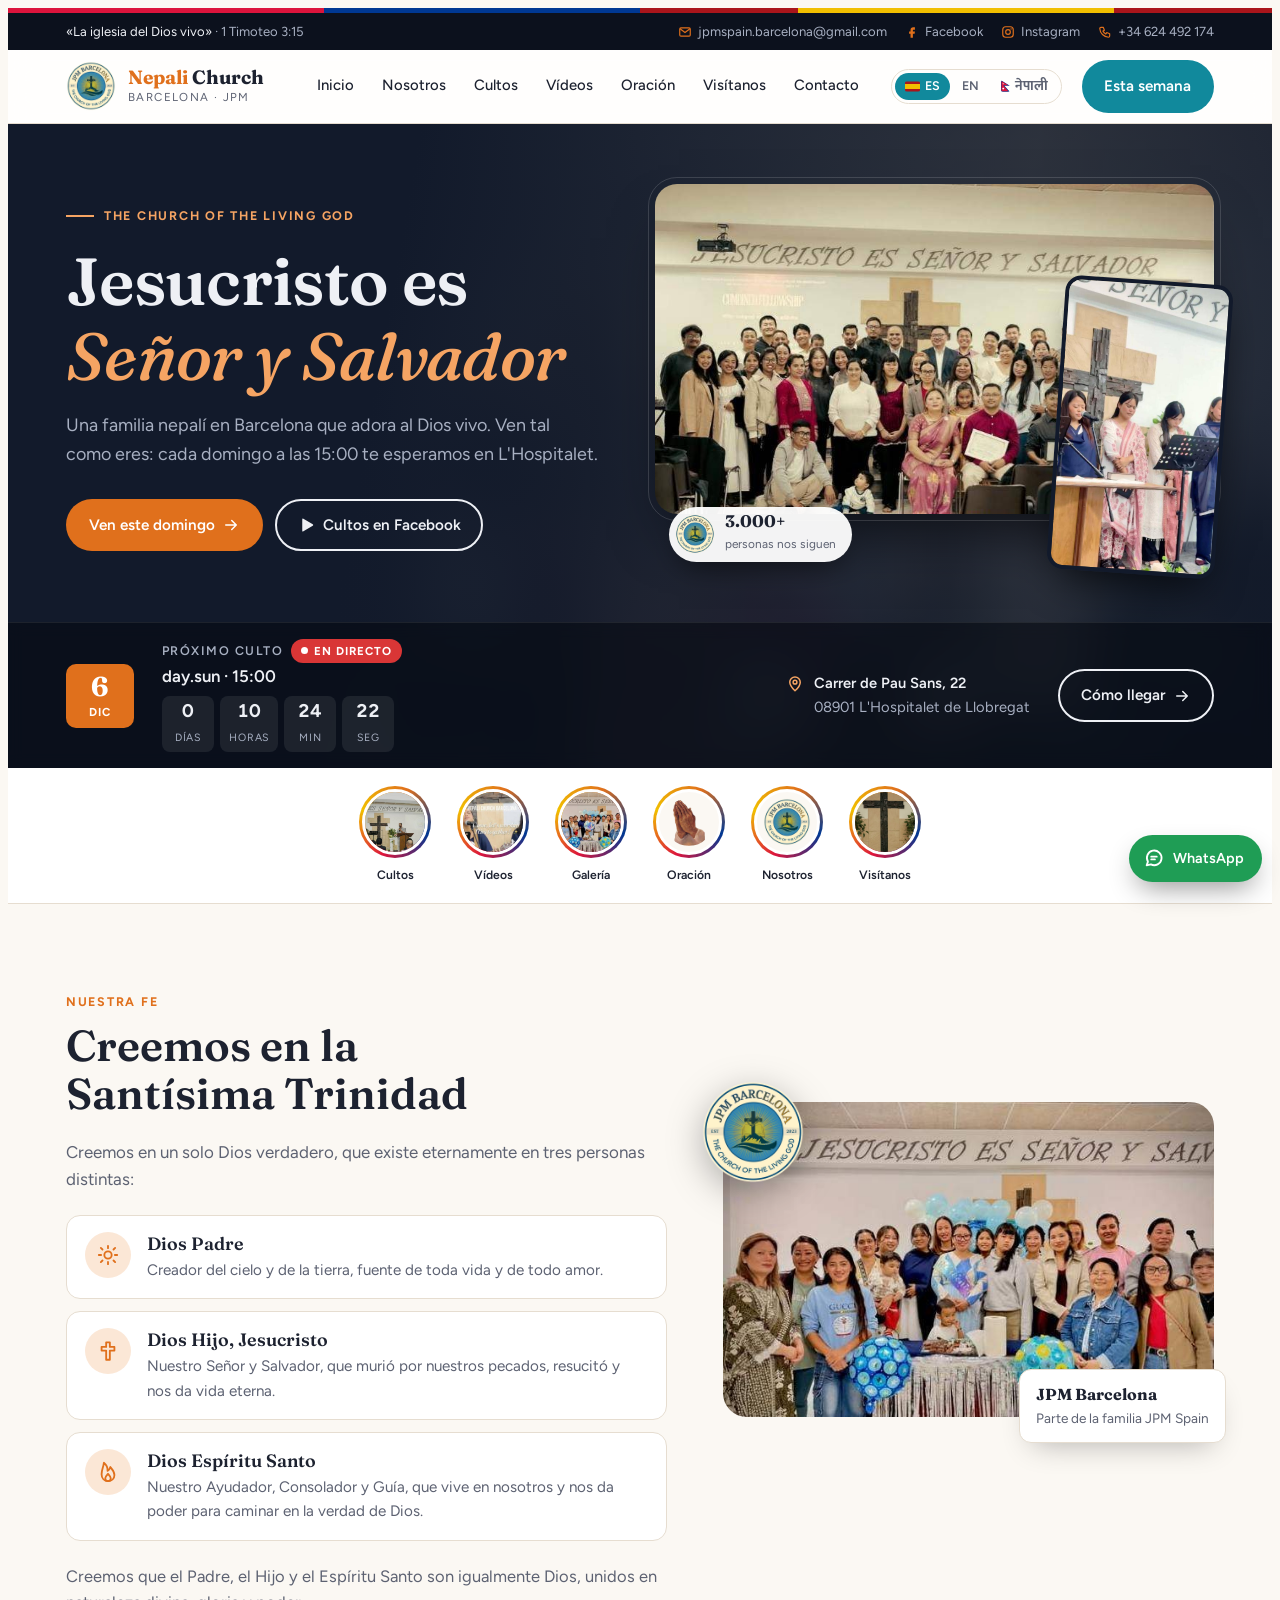
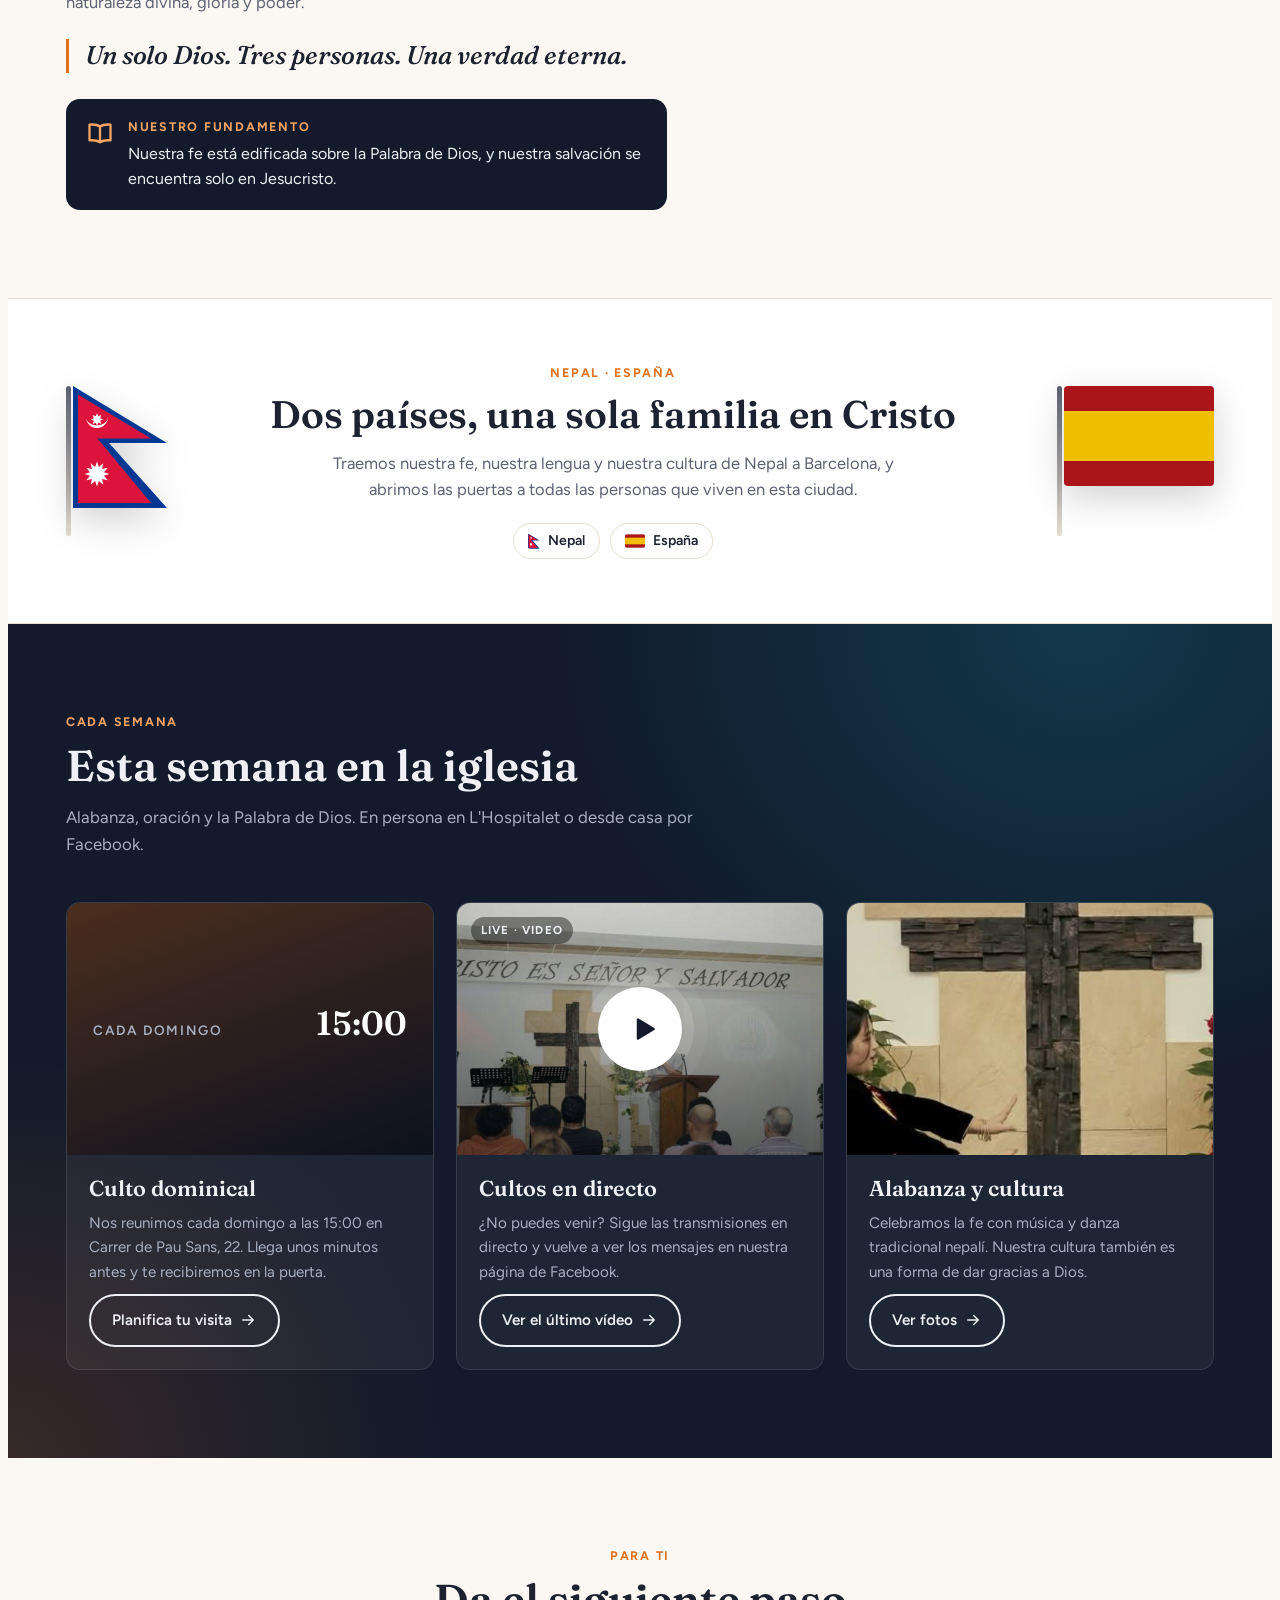
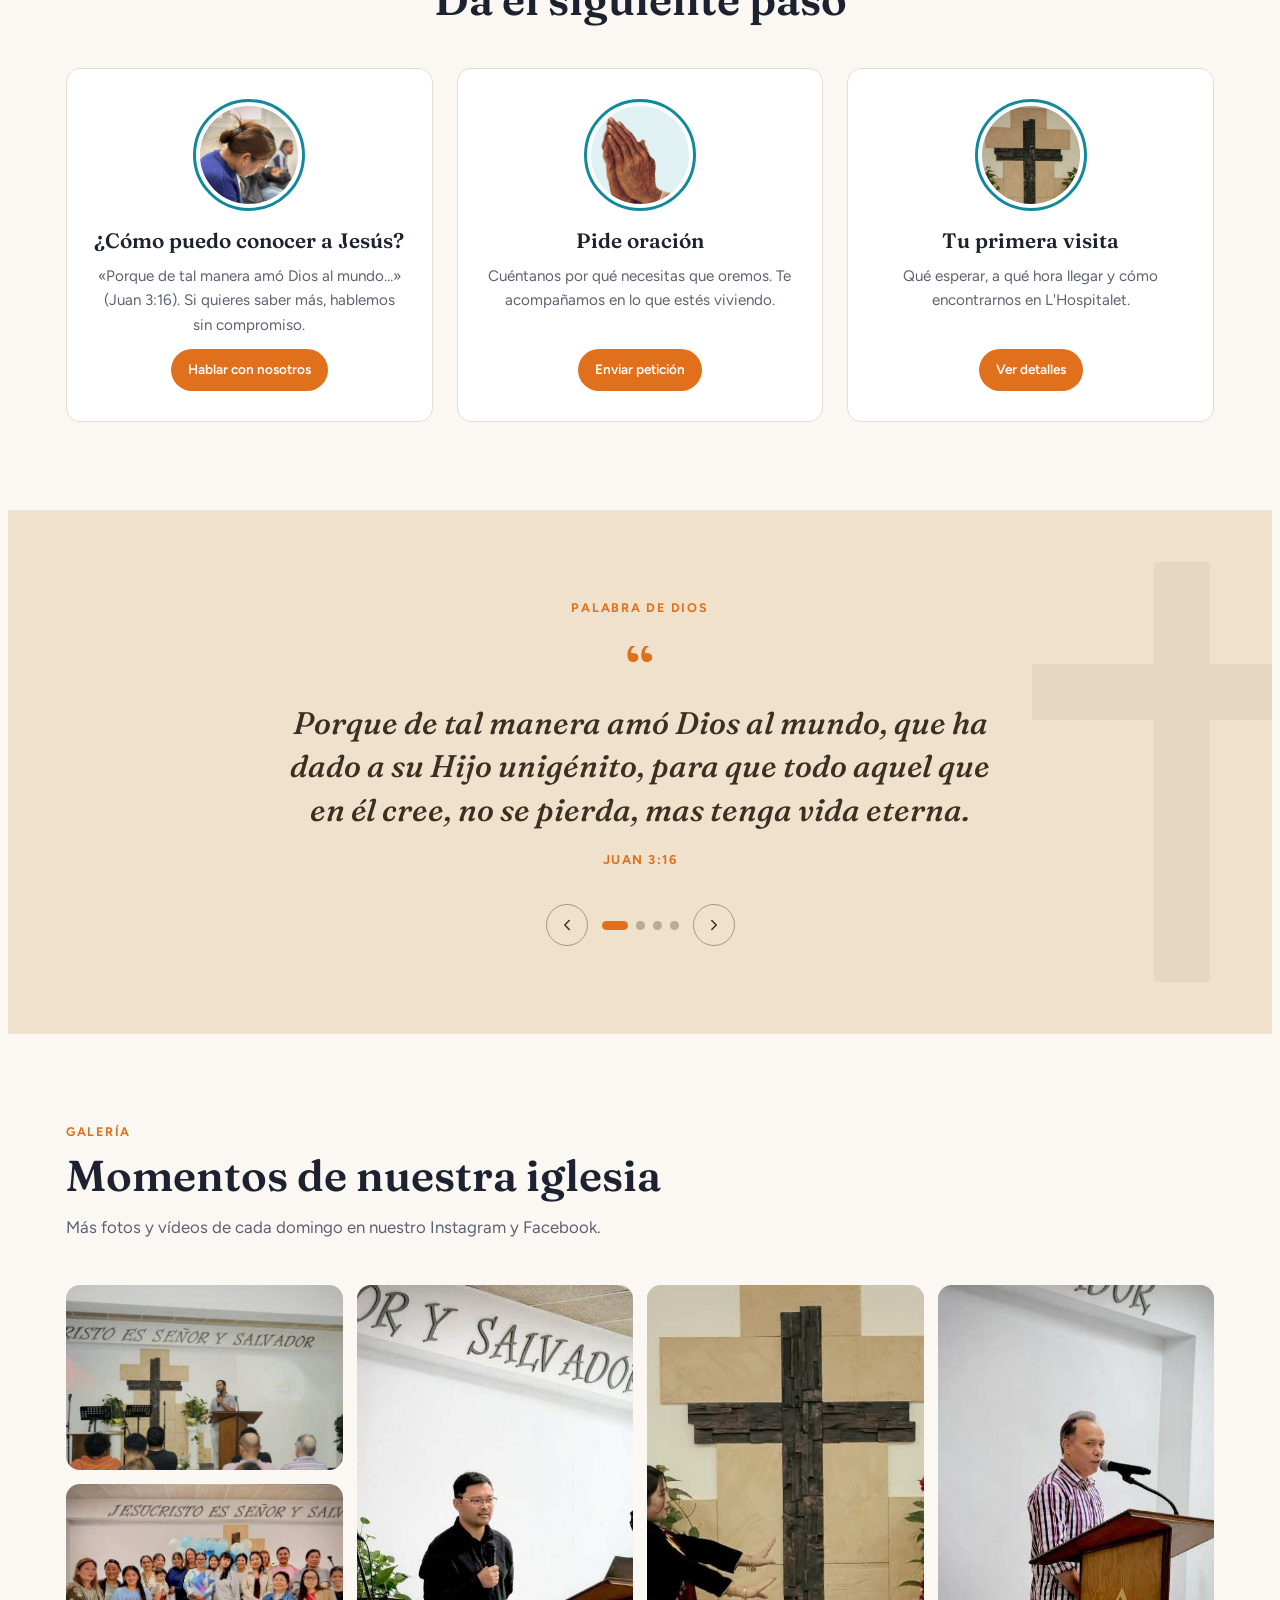
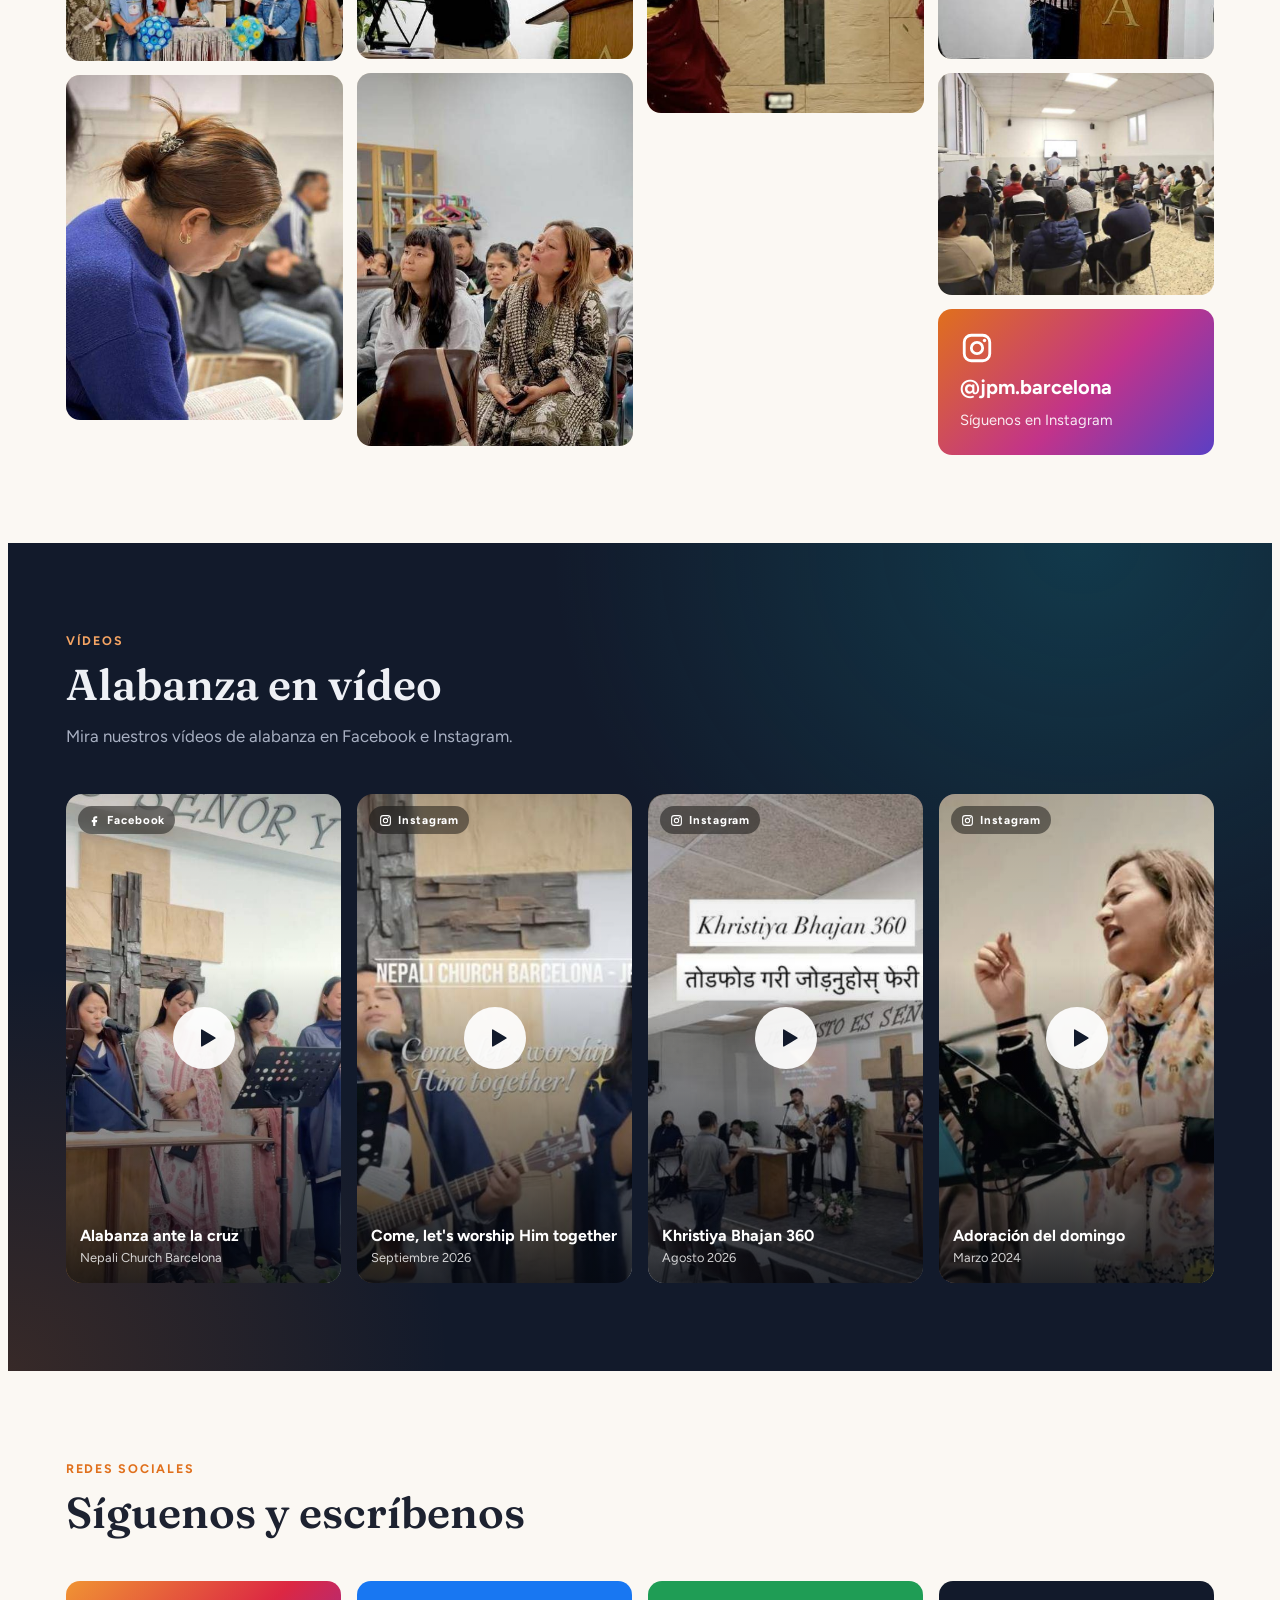
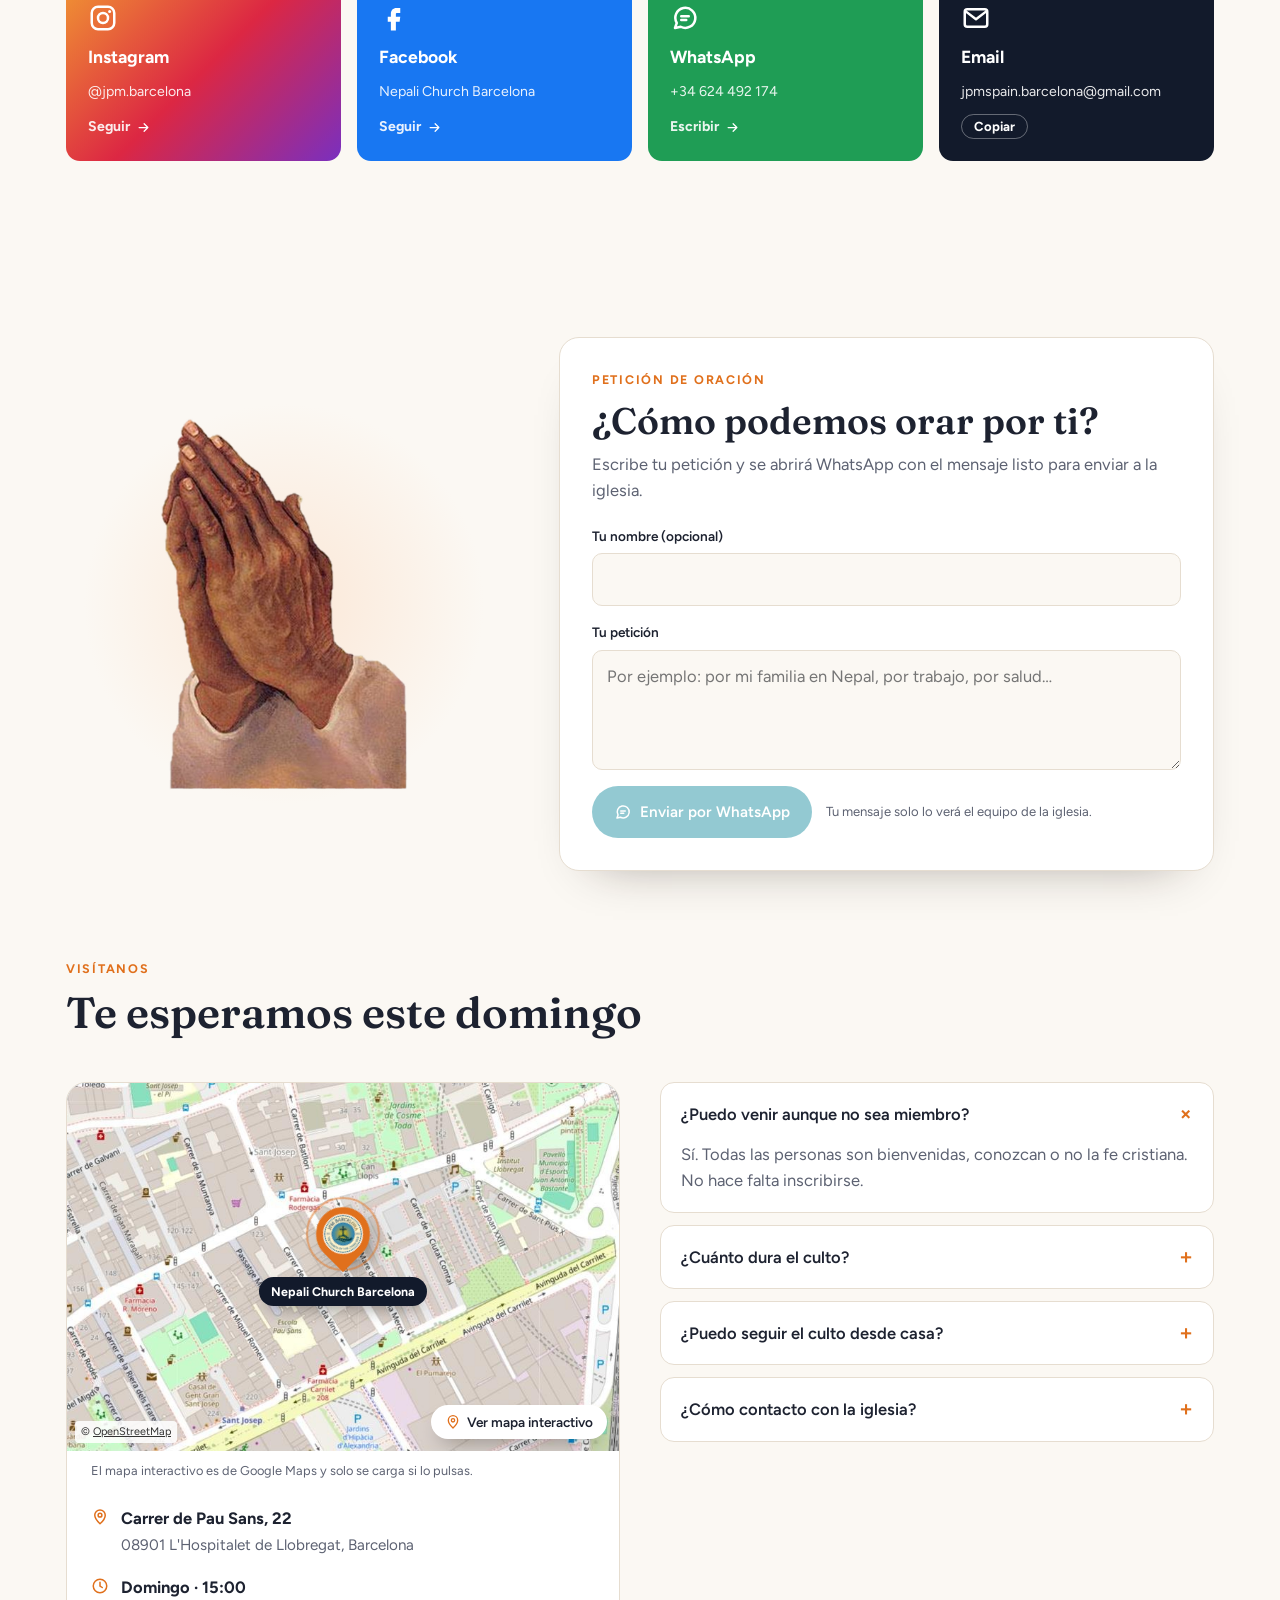
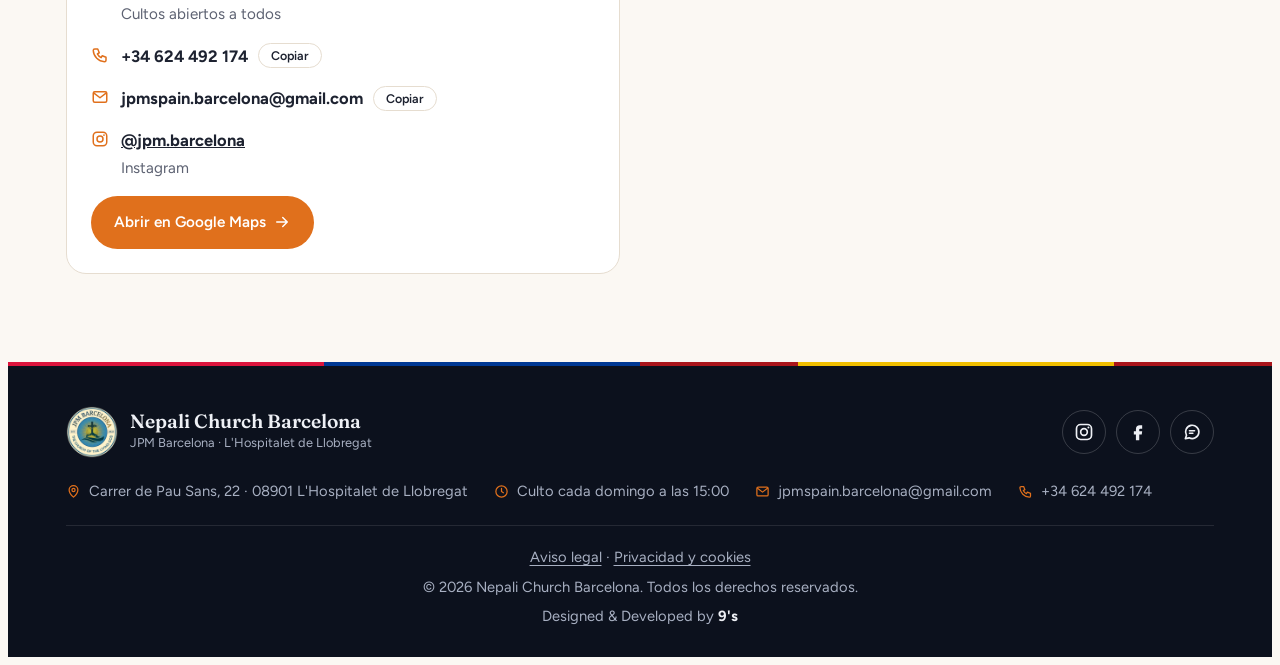
==== commit fbaa3448: "Add files via upload" ====
--- a/index.html
+++ b/index.html
@@ -34,6 +34,10 @@
   <symbol id="i-door" viewBox="0 0 24 24"><path fill="none" stroke="currentColor" stroke-width="2" stroke-linejoin="round" d="M5 21V4a1 1 0 0 1 1-1h12a1 1 0 0 1 1 1v17M3 21h18"/><circle cx="15" cy="12" r="1.2" fill="currentColor"/></symbol>
   <symbol id="f-np" viewBox="0 0 96 122"><path fill="#003893" d="M0 0 L94 57 H36 L94 122 H0 Z"/><path fill="#DC143C" d="M5 8.5 L78 52.5 H24.5 L78 117 H5 Z"/><path fill="#fff" d="M13 31 a11 11 0 0 0 22 0 a11 8.5 0 0 1 -22 0 Z"/><polygon fill="#fff" points="24.00,27.30 25.30,30.36 28.38,29.12 27.14,32.20 30.20,33.50 27.14,34.80 28.38,37.88 25.30,36.64 24.00,39.70 22.70,36.64 19.62,37.88 20.86,34.80 17.80,33.50 20.86,32.20 19.62,29.12 22.70,30.36"/><polygon fill="#fff" points="24.00,75.50 25.86,81.05 30.25,77.17 29.09,82.91 34.83,81.75 30.95,86.14 36.50,88.00 30.95,89.86 34.83,94.25 29.09,93.09 30.25,98.83 25.86,94.95 24.00,100.50 22.14,94.95 17.75,98.83 18.91,93.09 13.17,94.25 17.05,89.86 11.50,88.00 17.05,86.14 13.17,81.75 18.91,82.91 17.75,77.17 22.14,81.05"/></symbol><symbol id="f-es" viewBox="0 0 150 100"><rect width="150" height="100" fill="#AA151B"/><rect y="25" width="150" height="50" fill="#F1BF00"/></symbol><symbol id="i-ig" viewBox="0 0 24 24"><rect x="3" y="3" width="18" height="18" rx="5" fill="none" stroke="currentColor" stroke-width="2"/><circle cx="12" cy="12" r="4" fill="none" stroke="currentColor" stroke-width="2"/><circle cx="17.3" cy="6.7" r="1.2" fill="currentColor"/></symbol><symbol id="i-mail" viewBox="0 0 24 24"><rect x="3" y="5" width="18" height="14" rx="2" fill="none" stroke="currentColor" stroke-width="2"/><path fill="none" stroke="currentColor" stroke-width="2" stroke-linejoin="round" d="M3.5 6.5 12 13l8.5-6.5"/></symbol>
   <symbol id="i-home" viewBox="0 0 24 24"><path fill="none" stroke="currentColor" stroke-width="2" stroke-linejoin="round" d="M3 10.5 12 3l9 7.5V20a1 1 0 0 1-1 1h-5v-6h-6v6H4a1 1 0 0 1-1-1z"/></symbol>
+  <symbol id="i-sun" viewBox="0 0 24 24"><circle cx="12" cy="12" r="4" fill="none" stroke="currentColor" stroke-width="2"/><path fill="none" stroke="currentColor" stroke-width="2" stroke-linecap="round" d="M12 2v2.5M12 19.5V22M4.2 4.2l1.8 1.8M18 18l1.8 1.8M2 12h2.5M19.5 12H22M4.2 19.8 6 18M18 6l1.8-1.8"/></symbol>
+  <symbol id="i-cross" viewBox="0 0 24 24"><path fill="none" stroke="currentColor" stroke-width="2" stroke-linejoin="round" d="M10 2.5h4v5h5v4h-5v10h-4v-10H5v-4h5z"/></symbol>
+  <symbol id="i-flame" viewBox="0 0 24 24"><path fill="none" stroke="currentColor" stroke-width="2" stroke-linejoin="round" d="M12 22c4 0 7-2.8 7-6.8 0-3.9-2.6-6.3-4.4-8.6-.6 2.2-1.8 3.6-3.1 4.2.3-3.6-1.3-6.6-4-8.8C7.2 6.3 5 9.6 5 14.4 5 18.9 8 22 12 22z"/><path fill="none" stroke="currentColor" stroke-width="2" stroke-linejoin="round" d="M12 22c-1.7 0-3-1.3-3-3.2 0-1.8 1.4-3 3-4.8 1.6 1.8 3 3 3 4.8 0 1.9-1.3 3.2-3 3.2z"/></symbol>
+  <symbol id="i-book" viewBox="0 0 24 24"><path fill="none" stroke="currentColor" stroke-width="2" stroke-linejoin="round" d="M12 6.5C10 5 7 4.5 3 4.8v13.5c4-.3 7 .2 9 1.7 2-1.5 5-2 9-1.7V4.8c-4-.3-7 .2-9 1.7zM12 6.5V20"/></symbol>
   <symbol id="i-menu" viewBox="0 0 24 24"><path fill="none" stroke="currentColor" stroke-width="2" stroke-linecap="round" d="M4 7h16M4 12h16M4 17h16"/></symbol>
 </svg>
 
@@ -129,14 +133,19 @@
 <section id="nosotros">
   <div class="wrap about">
     <div class="about-copy">
-      <div class="eyebrow" data-i18n="about.eyebrow">JPM Barcelona · desde 2023</div>
-      <h2 data-i18n="about.title">Somos una iglesia que cree en Jesús y que ama a Dios y a las personas</h2>
-      <p data-i18n="about.p1">Nepali Church Barcelona forma parte de JPM Spain, The Church of the Living God, presente en España desde 2016. En Barcelona nos reunimos desde 2023 como comunidad nepalí cristiana para adorar, orar y estudiar juntos la Palabra de Dios.</p>
-      <p data-i18n="about.p2">Creemos que Dios cambia vidas por medio de su Palabra y de su Espíritu. Si estás lejos de casa, aquí encontrarás una familia que habla tu idioma y comparte tu fe.</p>
-      <div class="stats">
-        <div><b>3.000+</b><span data-i18n="stat.fb">seguidores en Facebook</span></div>
-        <div><b>2016</b><span data-i18n="stat.spain">JPM Spain</span></div>
-        <div><b>2023</b><span data-i18n="stat.bcn">JPM Barcelona</span></div>
+      <div class="eyebrow" data-i18n="fe.eyebrow">Nuestra fe</div>
+      <h2 data-i18n="fe.title">Creemos en la Santísima Trinidad</h2>
+      <p class="fe-intro" data-i18n="fe.intro">Creemos en un solo Dios verdadero, que existe eternamente en tres personas distintas:</p>
+      <ul class="trinity">
+        <li><span class="t-ico" aria-hidden="true"><svg><use href="#i-sun"/></svg></span><div><h3 data-i18n="fe.f.t">Dios Padre</h3><p data-i18n="fe.f.p">Creador del cielo y de la tierra, fuente de toda vida y de todo amor.</p></div></li>
+        <li><span class="t-ico" aria-hidden="true"><svg><use href="#i-cross"/></svg></span><div><h3 data-i18n="fe.s.t">Dios Hijo, Jesucristo</h3><p data-i18n="fe.s.p">Nuestro Señor y Salvador, que murió por nuestros pecados, resucitó y nos da vida eterna.</p></div></li>
+        <li><span class="t-ico" aria-hidden="true"><svg><use href="#i-flame"/></svg></span><div><h3 data-i18n="fe.e.t">Dios Espíritu Santo</h3><p data-i18n="fe.e.p">Nuestro Ayudador, Consolador y Guía, que vive en nosotros y nos da poder para caminar en la verdad de Dios.</p></div></li>
+      </ul>
+      <p data-i18n="fe.equal">Creemos que el Padre, el Hijo y el Espíritu Santo son igualmente Dios, unidos en naturaleza divina, gloria y poder.</p>
+      <p class="motto" data-i18n="fe.motto">Un solo Dios. Tres personas. Una verdad eterna.</p>
+      <div class="foundation">
+        <svg aria-hidden="true"><use href="#i-book"/></svg>
+        <div><b data-i18n="fe.found.t">Nuestro fundamento</b><p data-i18n="fe.found.p">Nuestra fe está edificada sobre la Palabra de Dios, y nuestra salvación se encuentra solo en Jesucristo.</p></div>
       </div>
     </div>
     <div class="about-art">
--- a/css/styles.css
+++ b/css/styles.css
@@ -150,6 +150,24 @@
 .about-copy h2{font-size:clamp(1.9rem,3.4vw,2.7rem);margin:10px 0 20px}
 .about-copy p{color:var(--muted);max-width:60ch}
 .about-copy p + p{margin-top:14px}
+.about{align-items:start}
+.about-art{position:sticky;top:110px}
+.fe-intro{font-size:1.06rem}
+.trinity{list-style:none;padding:0;margin:22px 0 22px;display:grid;gap:12px}
+.trinity li{display:flex;gap:16px;align-items:flex-start;background:var(--surface);border:1px solid var(--line);border-radius:var(--radius);padding:16px 18px;transition:border-color .2s,transform .2s}
+.trinity li:hover{border-color:var(--orange);transform:translateX(4px)}
+.trinity li > div{min-width:0}
+.t-ico{flex:none;width:46px;height:46px;border-radius:50%;display:grid;place-items:center;background:var(--orange-soft);color:var(--orange)}
+.t-ico svg{width:22px;height:22px}
+.trinity h3{font-size:1.12rem;margin:2px 0 4px;font-weight:600}
+.trinity p{font-size:.95rem;margin:0}
+.motto{font-family:var(--f-display);font-style:italic;font-weight:500;font-size:clamp(1.3rem,2.2vw,1.6rem);line-height:1.3;color:var(--fg)!important;margin:24px 0 0!important;padding-left:16px;border-left:3px solid var(--orange)}
+html[lang="ne"] .motto{font-family:var(--f-deva);font-style:normal;font-weight:700}
+.foundation{display:flex;gap:14px;align-items:flex-start;margin-top:26px;padding:18px 20px;border-radius:var(--radius);background:var(--night);color:var(--night-fg)}
+.foundation svg{flex:none;width:28px;height:28px;color:#f5a463;margin-top:2px}
+.foundation b{display:block;font-size:.78rem;letter-spacing:.14em;text-transform:uppercase;color:#f5a463;margin-bottom:4px}
+.foundation p{color:var(--night-fg)!important;margin:0!important;font-size:1rem}
+@media (max-width:900px){.about-art{position:relative;top:auto}}
 .stats{display:grid;grid-template-columns:repeat(3,1fr);gap:0;margin-top:34px;border-top:1px solid var(--line)}
 .stats div{padding:18px 18px 0 0}
 .stats div + div{padding-left:18px;border-left:1px solid var(--line)}
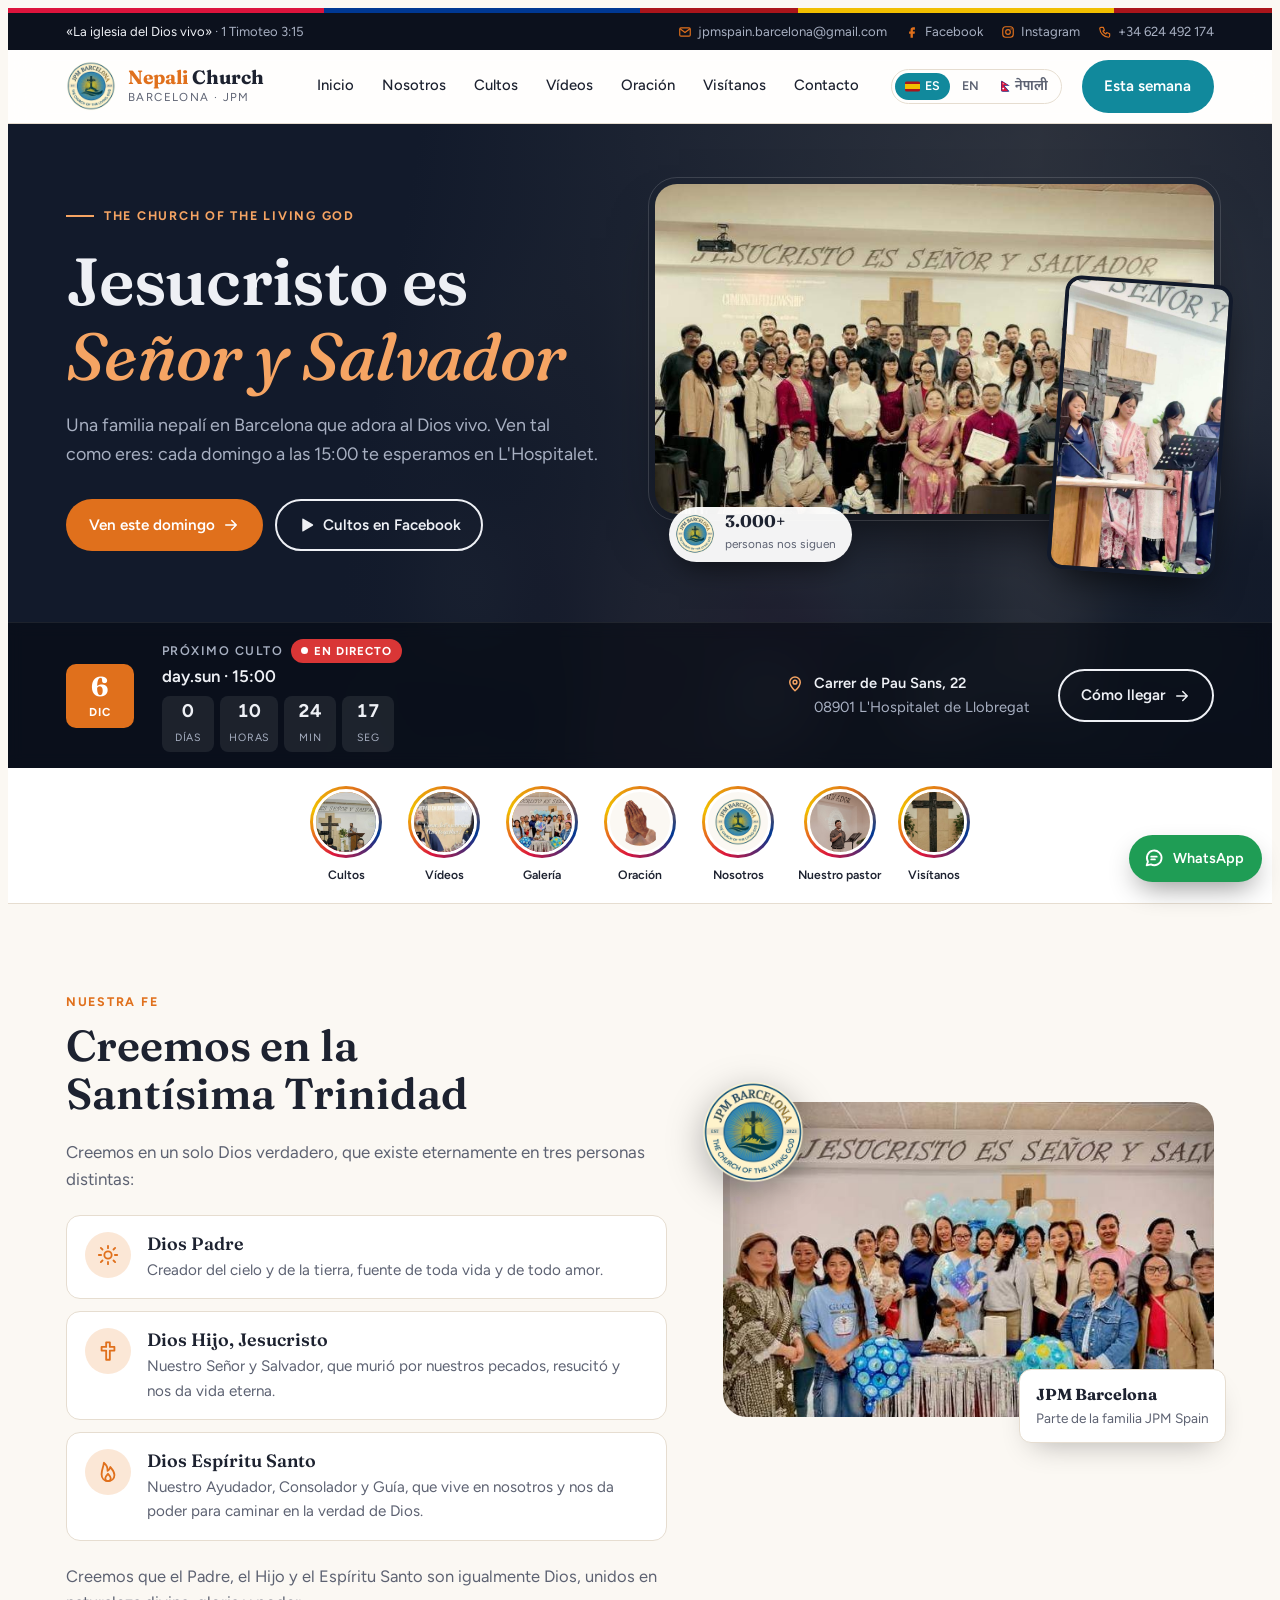
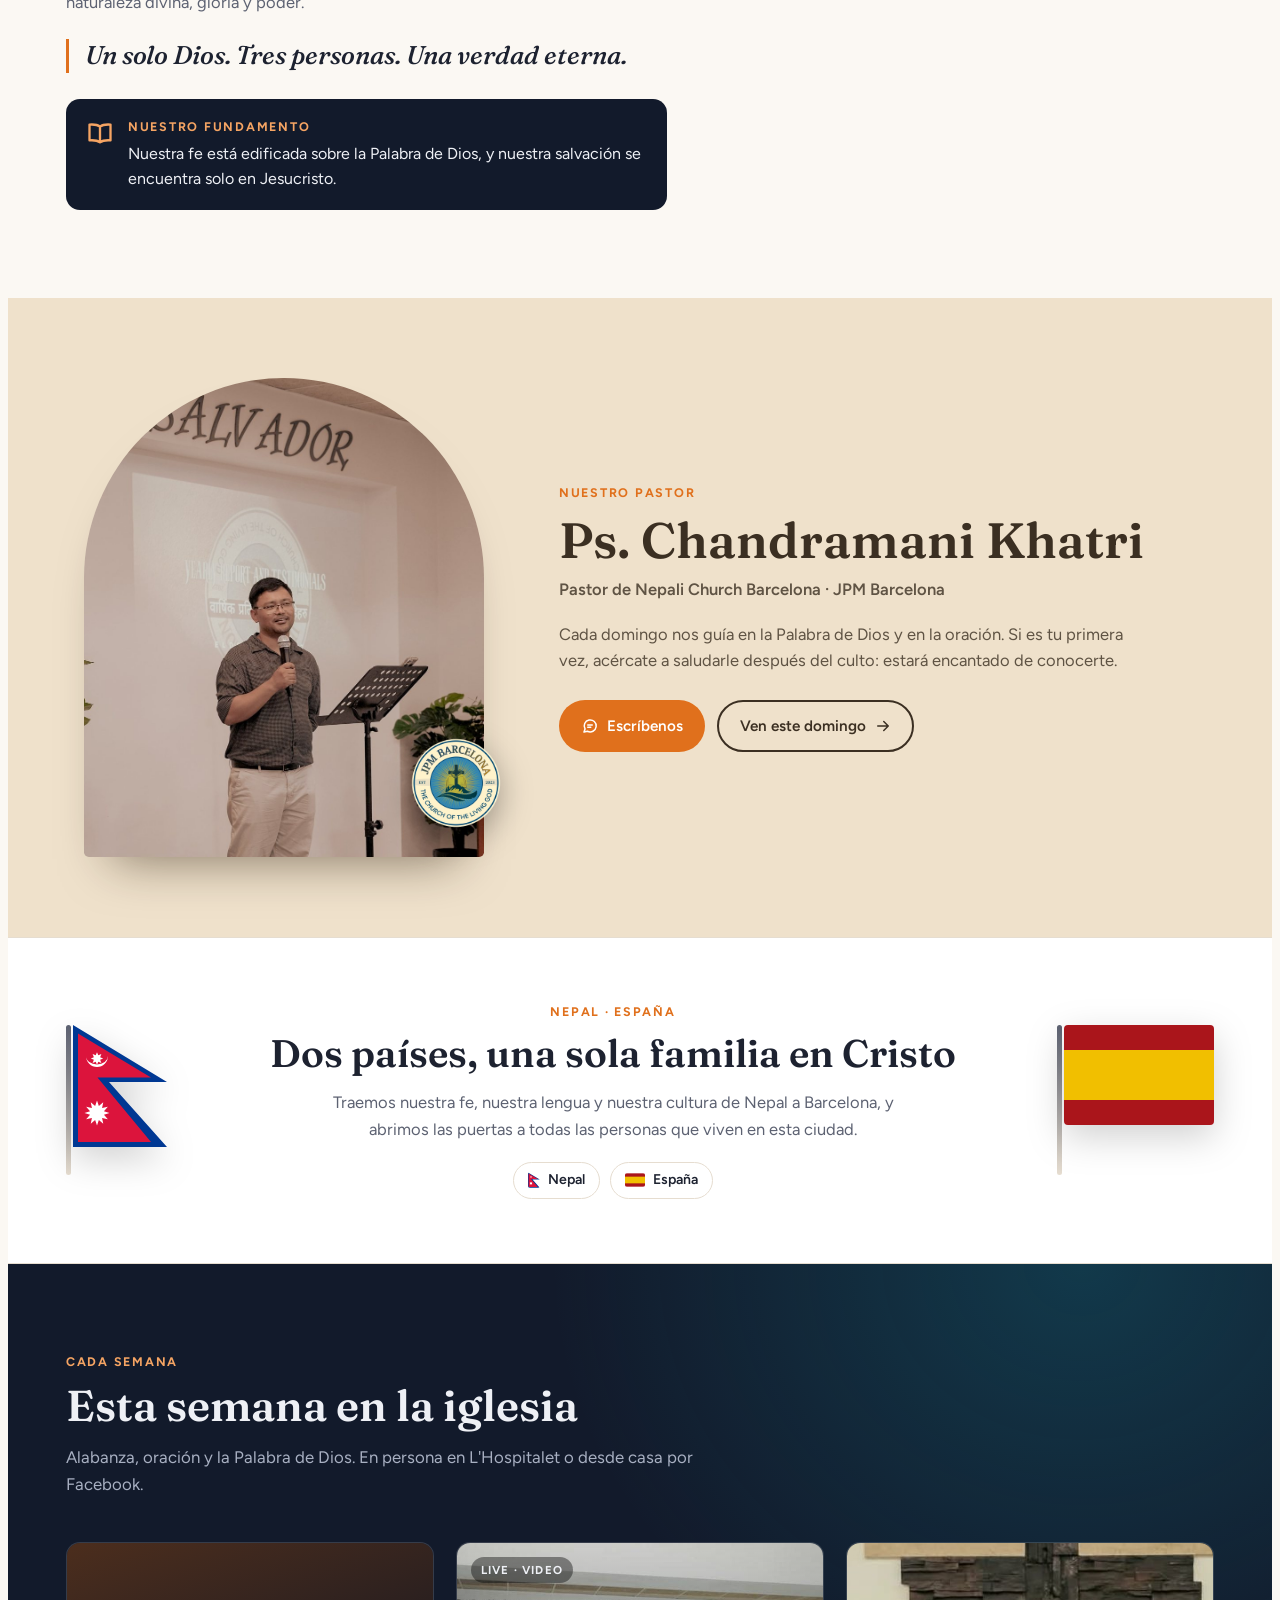
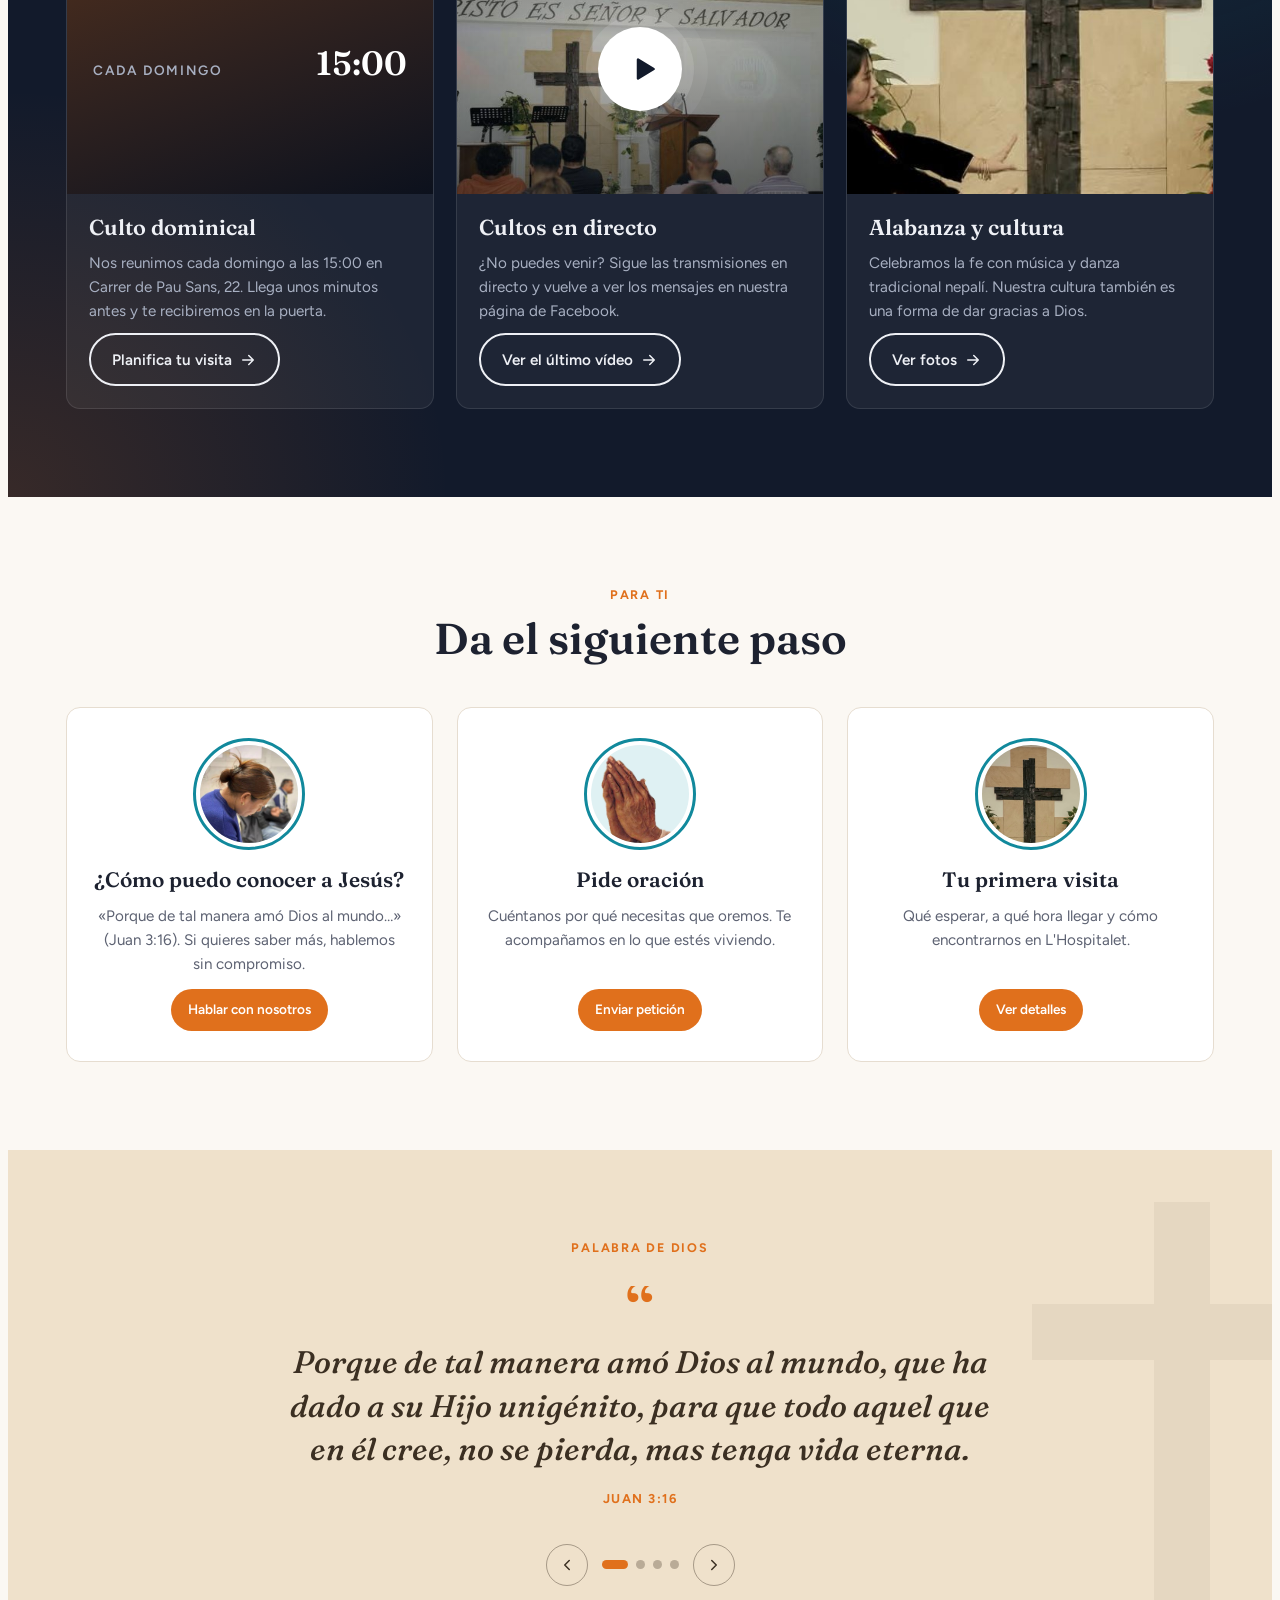
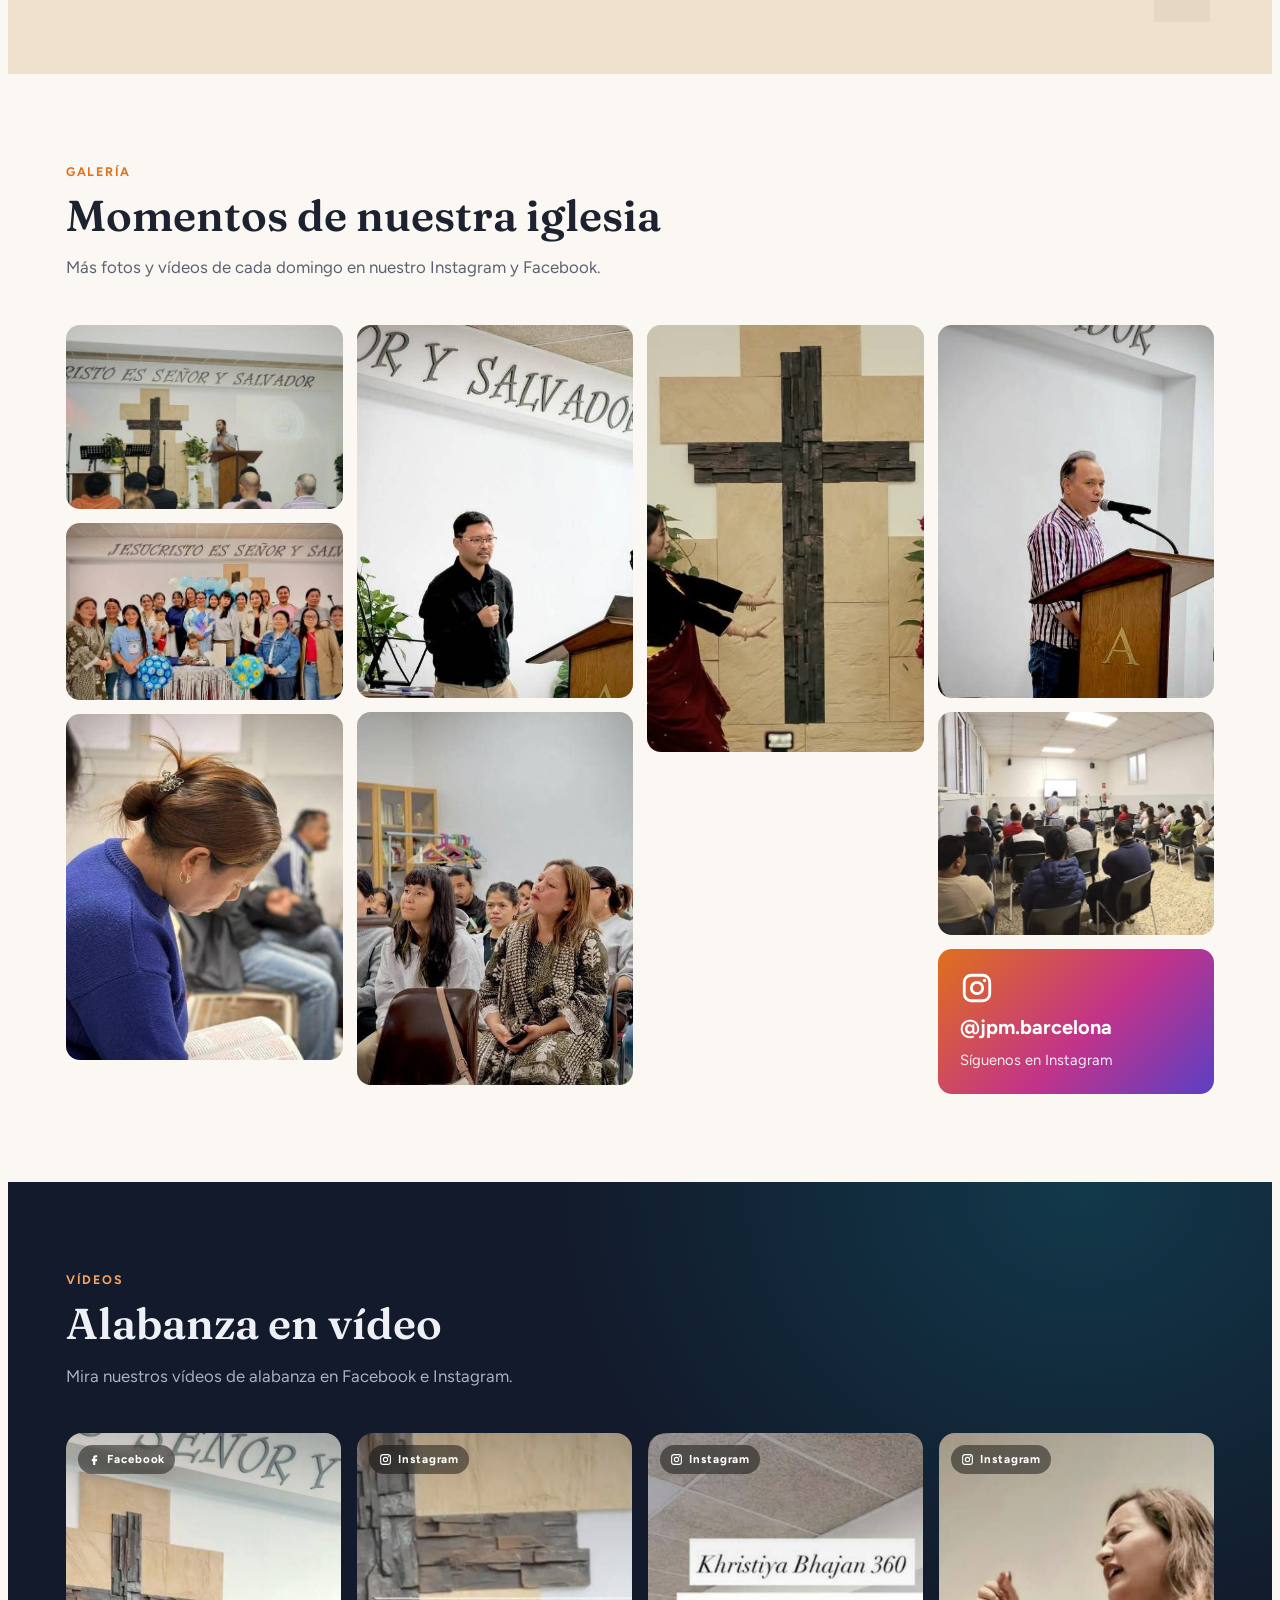
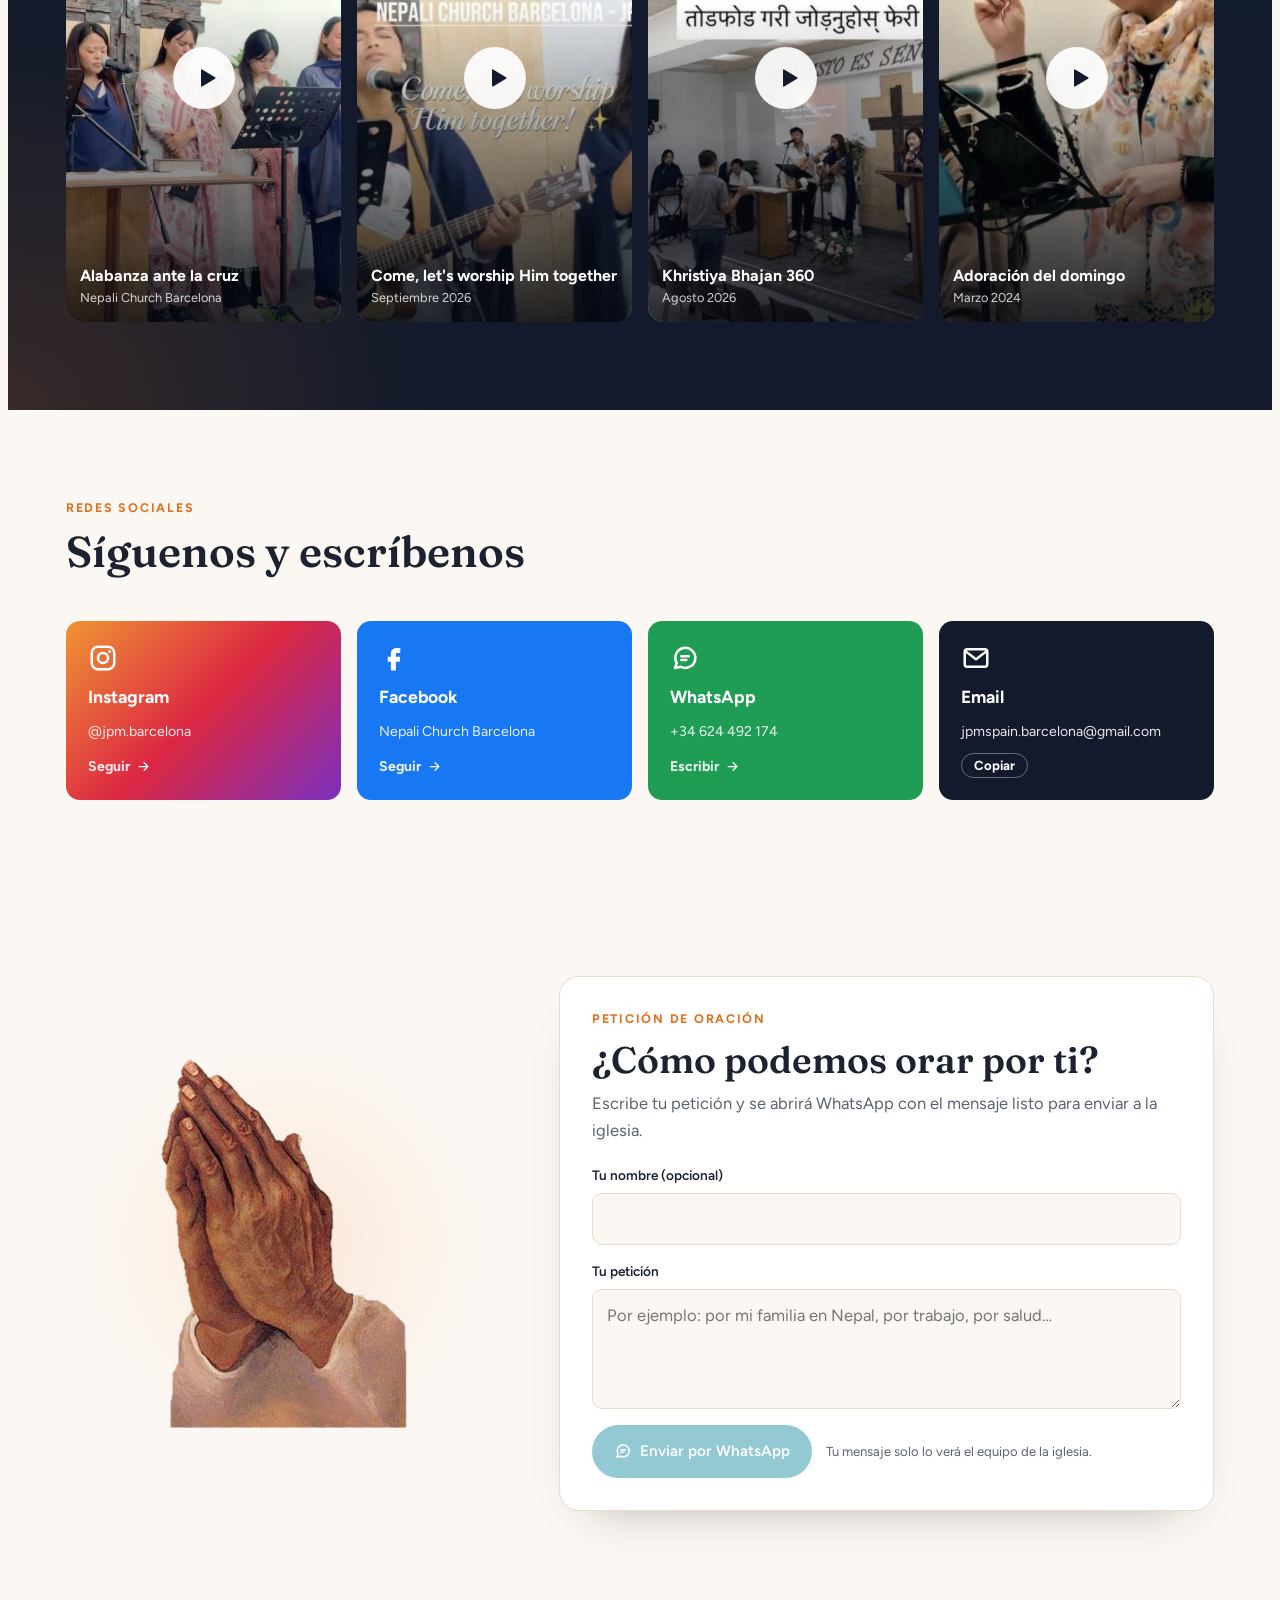
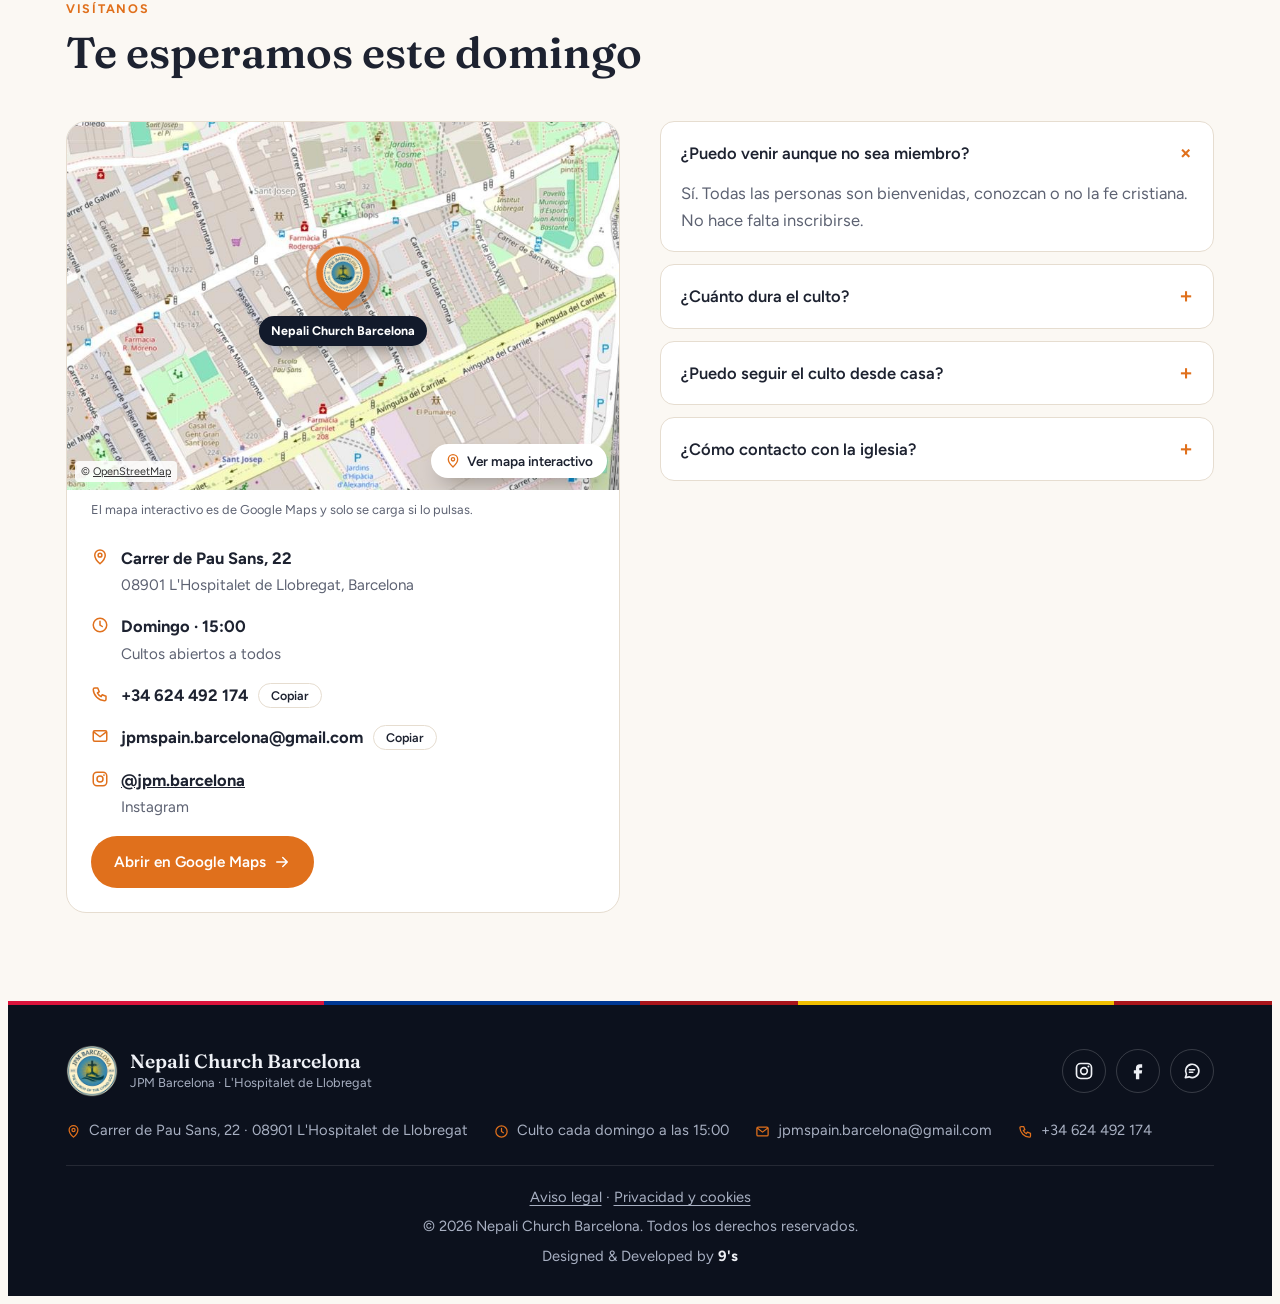
==== commit 0cb1d5c8: "Add files via upload" ====
--- a/index.html
+++ b/index.html
@@ -125,6 +125,7 @@
     <a href="#galeria"><span class="ring"><img src="img/fb-celebracion.jpg" alt=""></span><b data-i18n="ga.eyebrow">Galería</b></a>
     <a href="#oracion"><span class="ring"><img src="img/manos.png" alt="" class="contain"></span><b data-i18n="nav.prayer">Oración</b></a>
     <a href="#nosotros"><span class="ring"><img src="img/logo.png" alt="" class="contain"></span><b data-i18n="nav.about">Nosotros</b></a>
+    <a href="#pastor"><span class="ring"><img src="img/pastor.jpg" alt="" class="top"></span><b data-i18n="pa.eyebrow">Nuestro pastor</b></a>
     <a href="#visita"><span class="ring"><img src="img/cruz.jpg" alt=""></span><b data-i18n="nav.visit">Visítanos</b></a>
   </div>
 </nav>
@@ -156,6 +157,26 @@
   </div>
 </section>
 
+<!-- PASTOR -->
+<section class="pastor-sec" id="pastor">
+  <div class="wrap pastor">
+    <figure class="pastor-photo">
+      <img src="img/pastor.jpg" alt="El pastor Chandramani Khatri hablando en el culto" width="900" height="1079">
+      <img class="pastor-seal" src="img/logo.png" alt="">
+    </figure>
+    <div class="pastor-copy">
+      <div class="eyebrow" data-i18n="pa.eyebrow">Nuestro pastor</div>
+      <h2>Ps. Chandramani Khatri</h2>
+      <p class="pastor-role" data-i18n="pa.role">Pastor de Nepali Church Barcelona · JPM Barcelona</p>
+      <p data-i18n="pa.p">Cada domingo nos guía en la Palabra de Dios y en la oración. Si es tu primera vez, acércate a saludarle después del culto: estará encantado de conocerte.</p>
+      <div class="pastor-actions">
+        <a class="btn btn-orange" href="https://wa.me/34624492174" target="_blank" rel="noopener"><svg><use href="#i-chat"/></svg><span data-i18n="pa.cta">Escríbenos</span></a>
+        <a class="btn btn-ghost" href="#visita"><span data-i18n="pa.cta2">Ven este domingo</span><svg><use href="#i-arrow"/></svg></a>
+      </div>
+    </div>
+  </div>
+</section>
+
 <!-- NEPAL + ESPAÑA -->
 <div class="roots">
   <div class="wrap">
--- a/css/styles.css
+++ b/css/styles.css
@@ -359,6 +359,7 @@
 .stories a{flex:none;display:grid;justify-items:center;gap:7px;text-decoration:none;scroll-snap-align:start;width:76px}
 .stories .ring{width:72px;height:72px;border-radius:50%;padding:3px;background:conic-gradient(from 200deg,#DC143C,#F1BF00,var(--orange),#003893,#DC143C)}
 .stories .ring img{width:100%;height:100%;border-radius:50%;object-fit:cover;border:3px solid var(--surface);background:var(--sand)}
+.stories .ring img.top{object-position:center 22%}
 .stories .ring img.contain{object-fit:contain;padding:6px;background:var(--bg)}
 .stories b{font-size:.76rem;font-weight:600;white-space:nowrap}
 .stories a:hover .ring{transform:scale(1.06)}
@@ -464,6 +465,20 @@
 .ckn-more{color:var(--night-fg);font-weight:500;text-underline-offset:3px;padding:10px 6px;white-space:nowrap}
 .ckn-ok{border:0;border-radius:999px;background:var(--orange);color:#fff;font:700 .92rem/1 var(--f-body);padding:13px 20px;min-height:44px;cursor:pointer}
 @media (max-width:720px){.ckn{bottom:calc(80px + env(safe-area-inset-bottom,0px))}.ckn-bt{width:100%;justify-content:space-between}.ckn-ok{flex:1}.site-foot{padding-bottom:28px}.site-foot .wrap{justify-content:center;text-align:center}.fb-logo{flex-direction:column}.fmeta{justify-content:center;flex-direction:column;align-items:center;gap:10px}.fmeta p{text-align:left}}
+/* pastor */
+.pastor-sec{background:var(--sand);color:var(--sand-fg);padding-block:80px}
+.pastor{display:grid;grid-template-columns:.8fr 1.2fr;gap:56px;align-items:center}
+.pastor-photo{position:relative;margin:0;justify-self:center;width:min(100%,400px)}
+.pastor-photo > img:first-child{width:100%;height:auto;border-radius:999px 999px 24px 24px;box-shadow:0 30px 50px -28px rgba(40,25,10,.55)}
+.pastor-seal{position:absolute;right:-18px;bottom:28px;width:92px;height:92px;filter:drop-shadow(0 10px 16px rgba(0,0,0,.3))}
+.pastor-copy{min-width:0}
+.pastor-copy h2{font-size:clamp(2rem,4vw,3.1rem);margin:10px 0 8px}
+.pastor-role{font-weight:600;color:var(--orange);margin-bottom:18px!important}
+.pastor-copy p{max-width:52ch;color:color-mix(in srgb,var(--sand-fg) 80%,transparent)}
+.pastor-actions{display:flex;flex-wrap:wrap;gap:12px;margin-top:26px}
+.pastor-actions .btn-ghost{color:var(--sand-fg)}
+.pastor-actions .btn-ghost:hover{background:var(--sand-fg);color:var(--sand)}
+@media (max-width:820px){.pastor-sec{padding-block:56px}.pastor{grid-template-columns:1fr;gap:30px;text-align:center}.pastor-photo{width:min(78%,320px)}.pastor-seal{width:72px;height:72px;right:-10px}.pastor-copy p{margin-inline:auto}.pastor-actions{justify-content:center}}
 /* floating whatsapp */
 .wa{position:fixed;right:calc(18px + env(safe-area-inset-right,0px));bottom:calc(18px + env(safe-area-inset-bottom,0px));z-index:40;display:flex;align-items:center;gap:8px;background:#1f9d55;color:#fff;text-decoration:none;font-weight:600;font-size:.9rem;padding:12px 18px 12px 14px;border-radius:999px;box-shadow:0 12px 28px -8px rgba(0,0,0,.45);transition:transform .2s}
 .wa:hover{transform:translateY(-3px)}
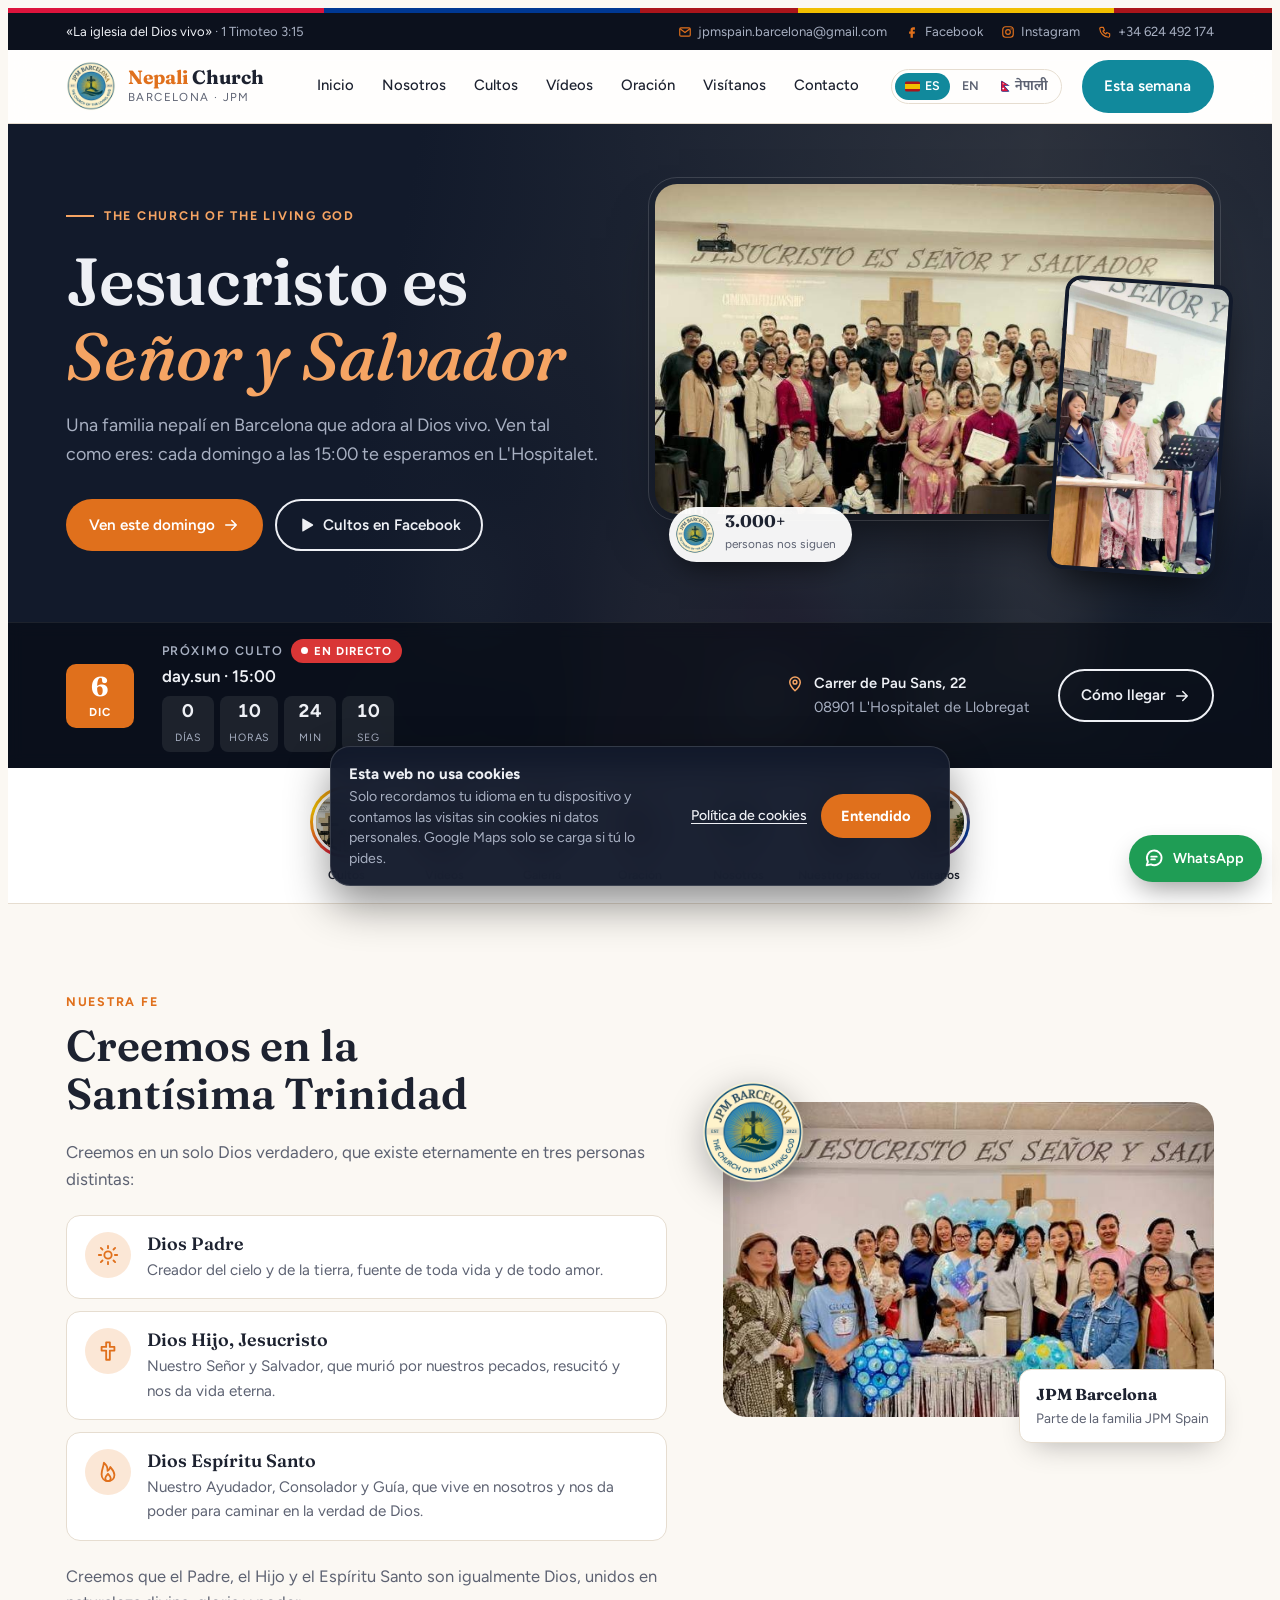
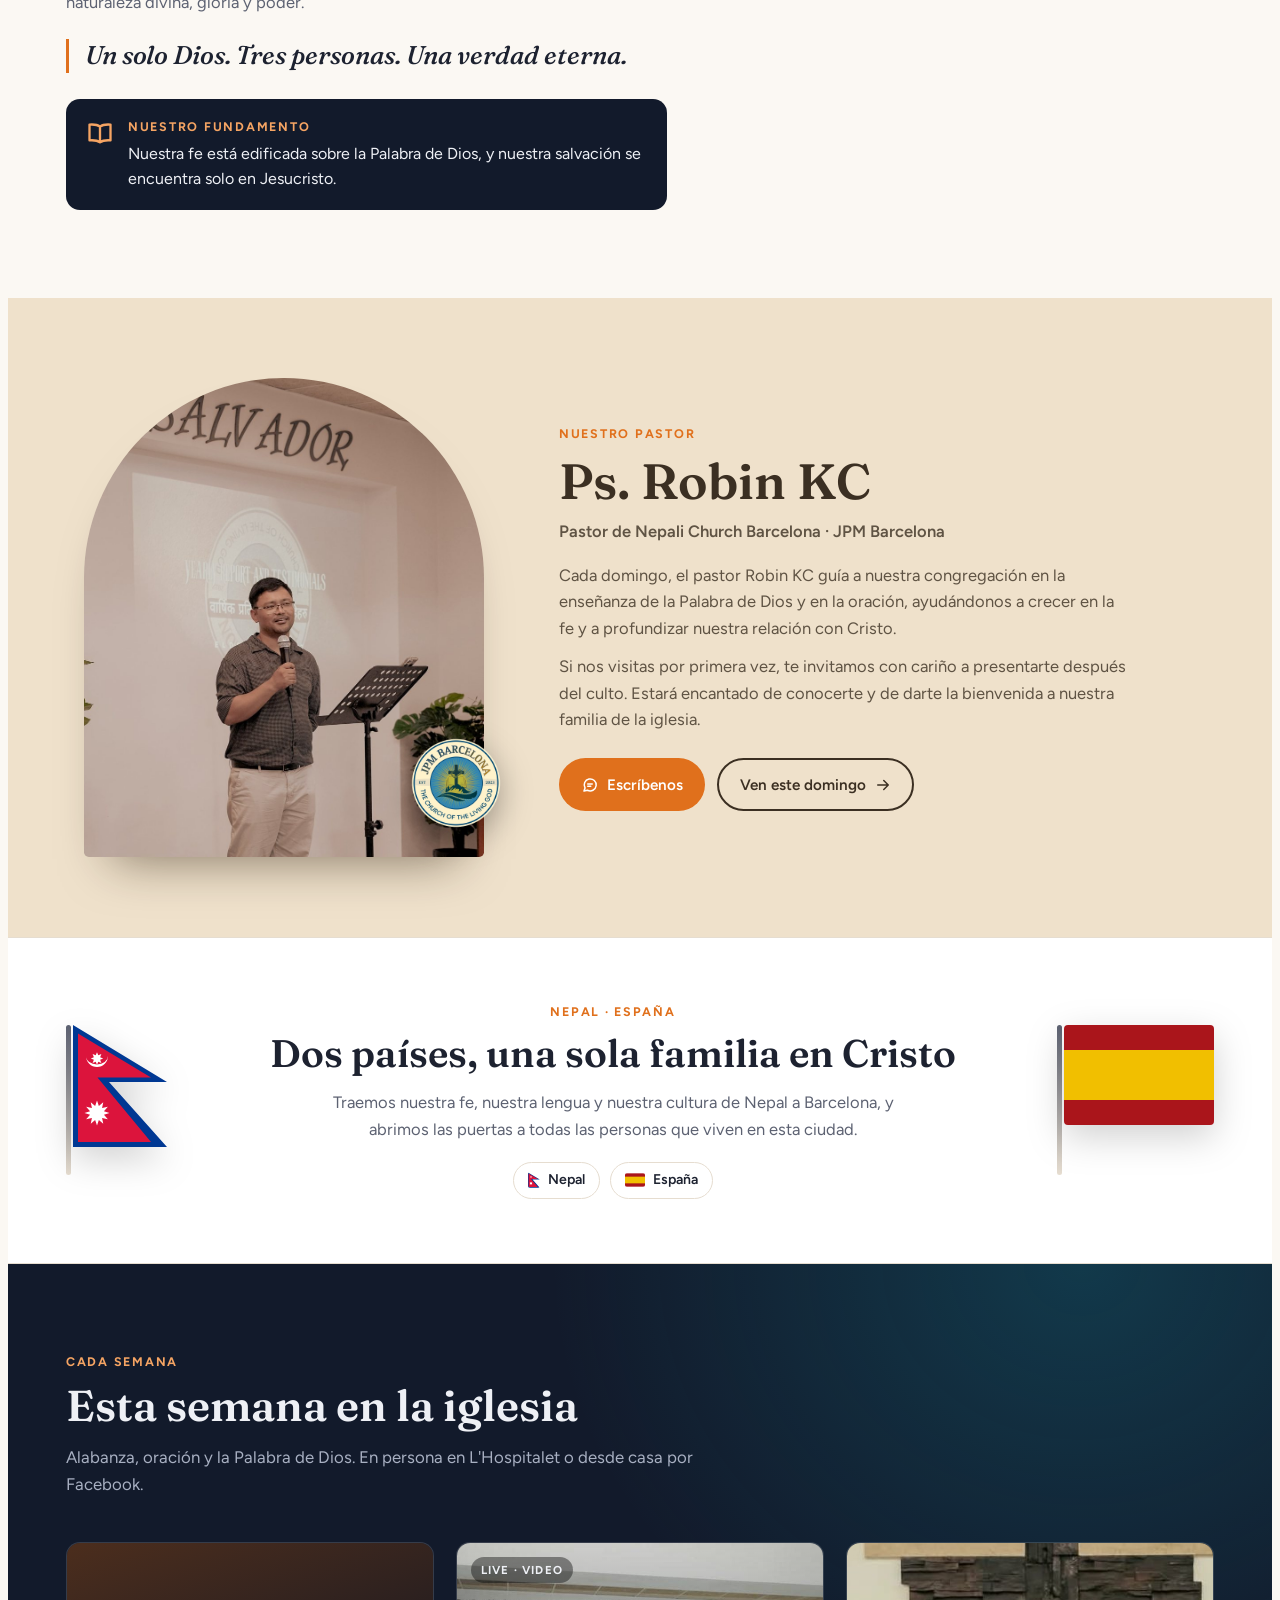
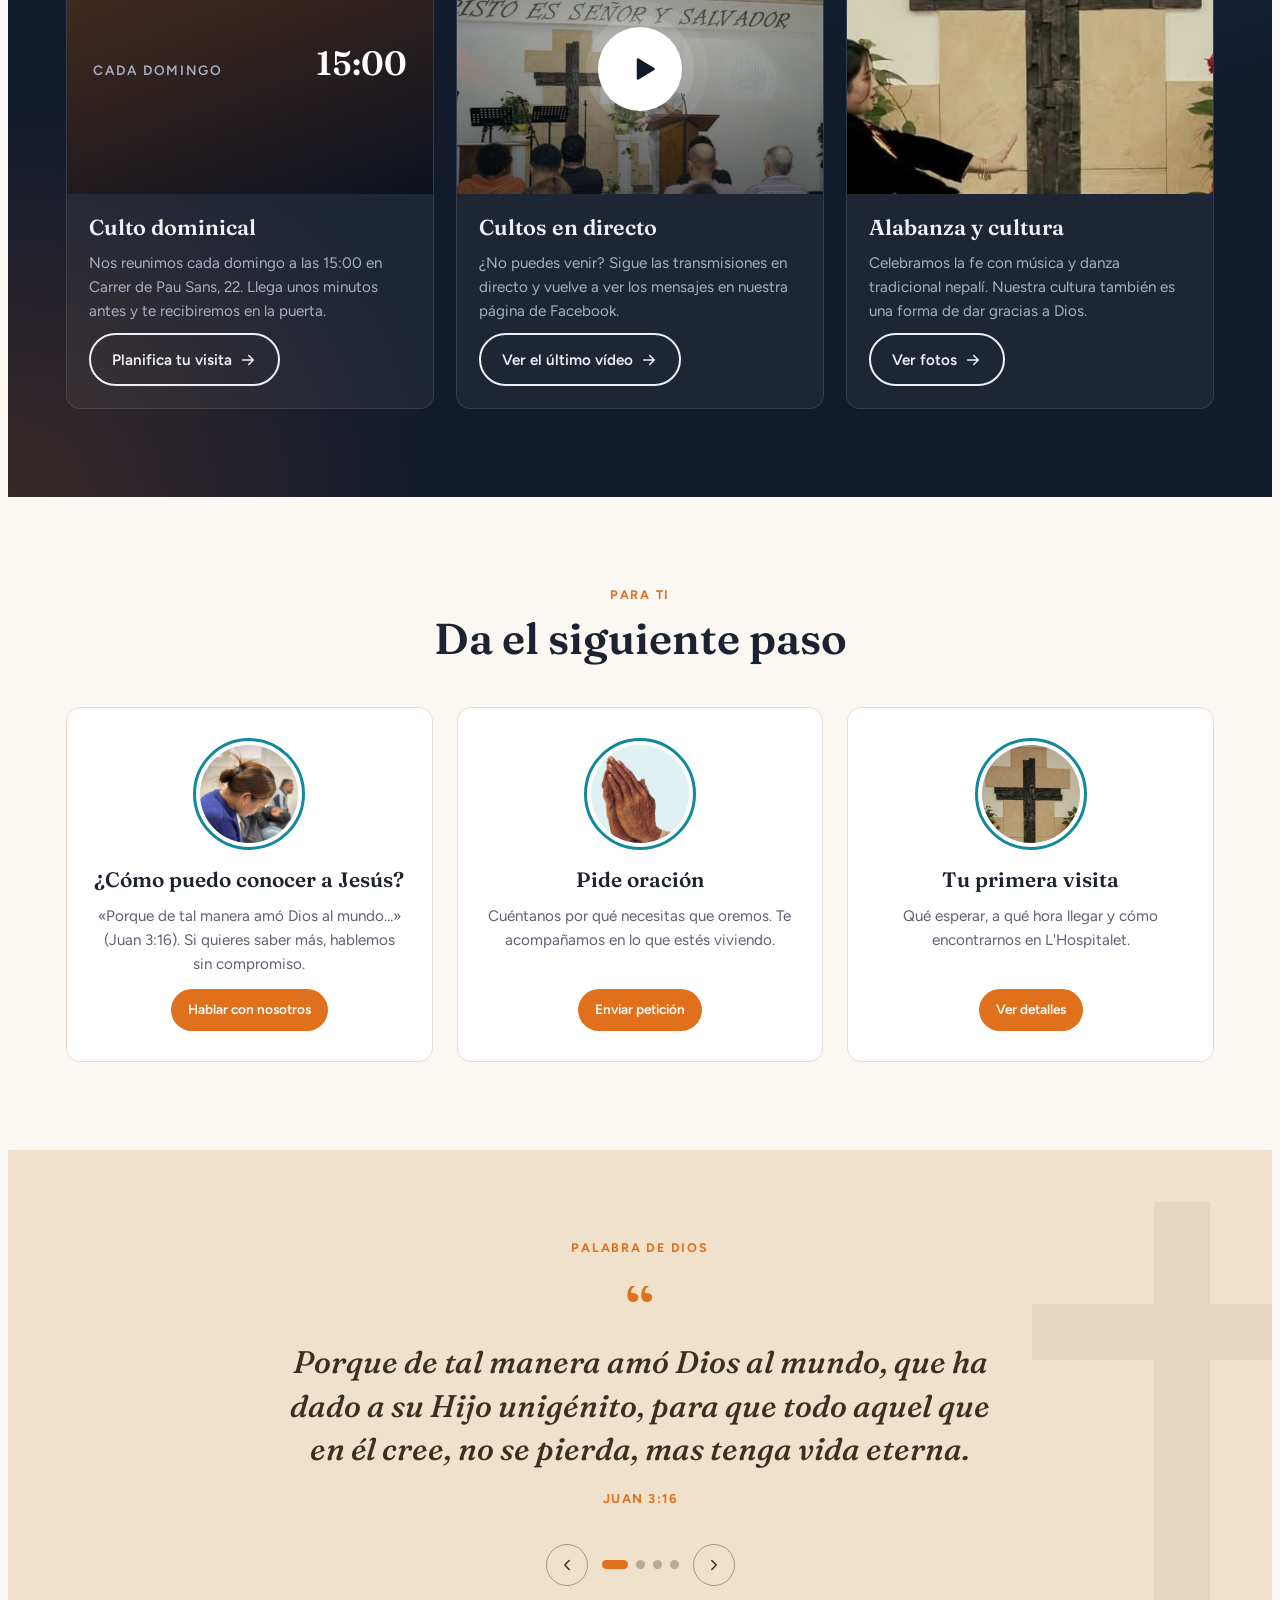
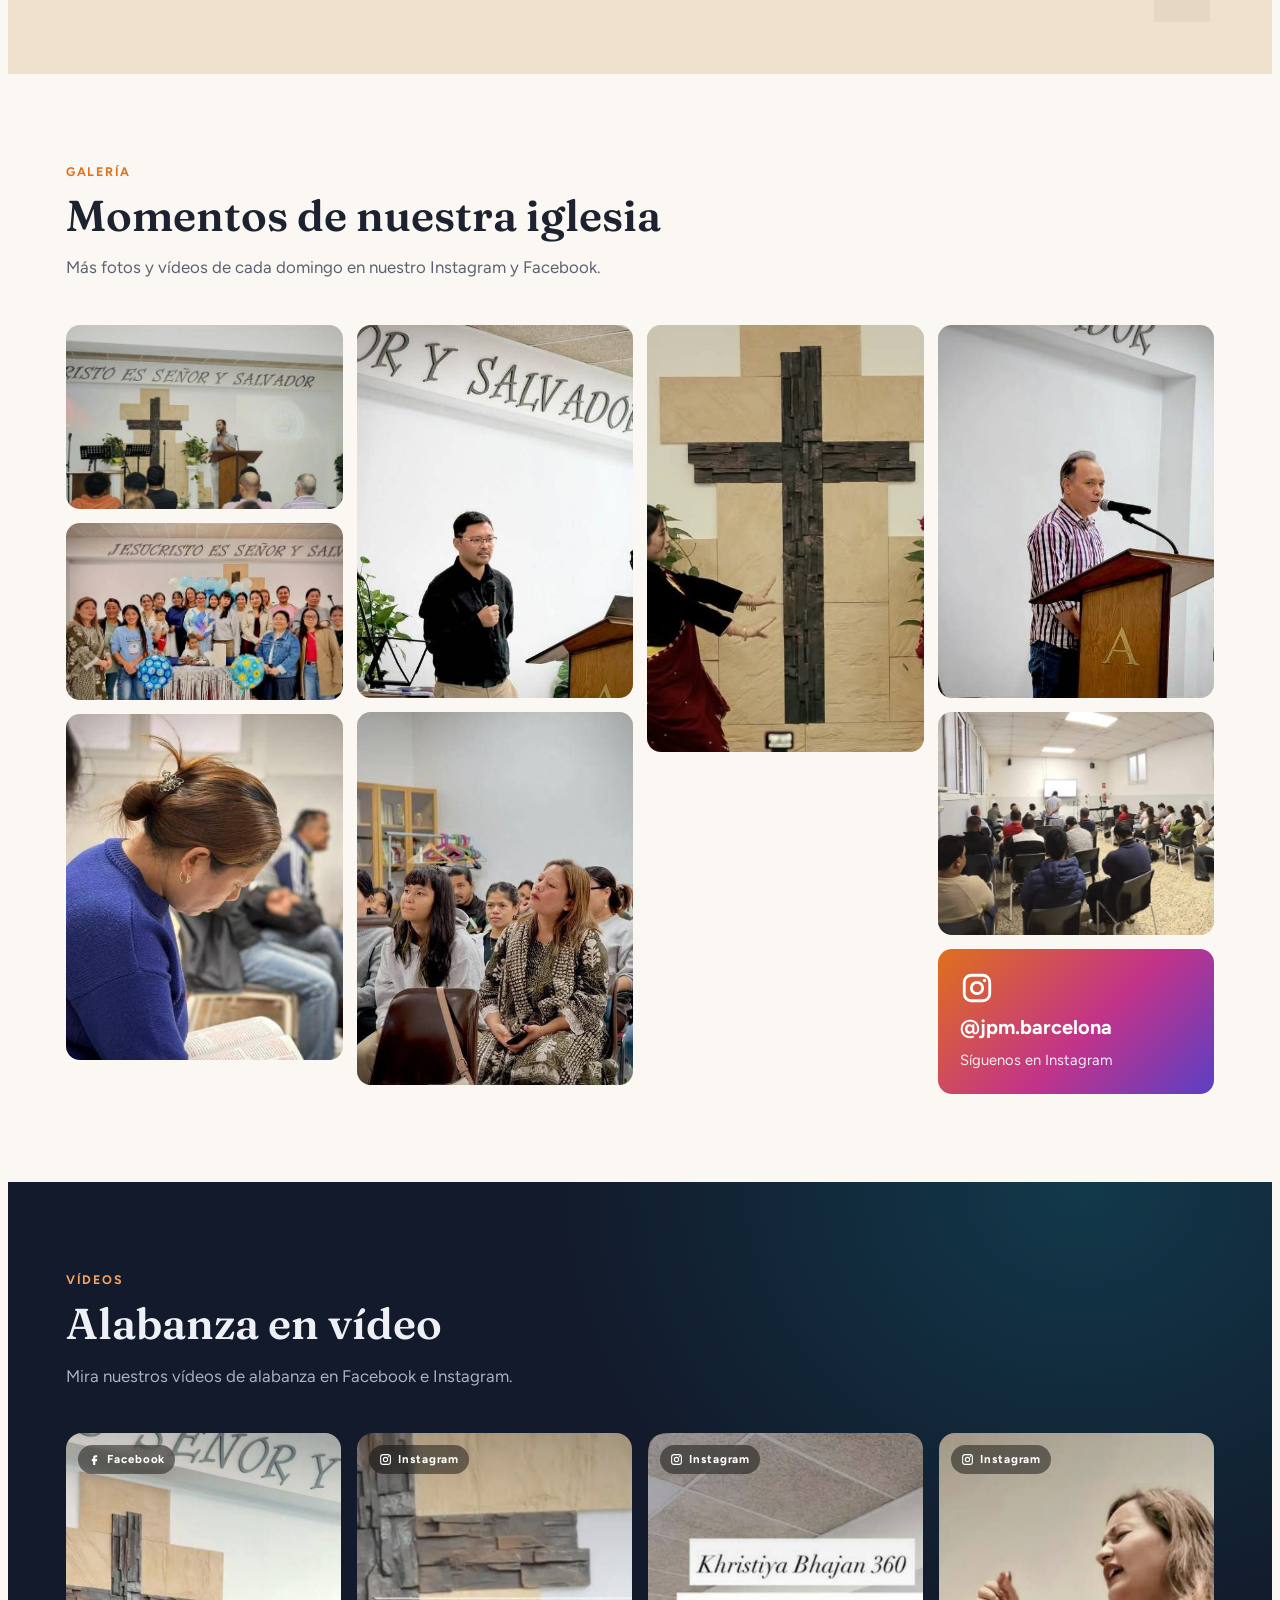
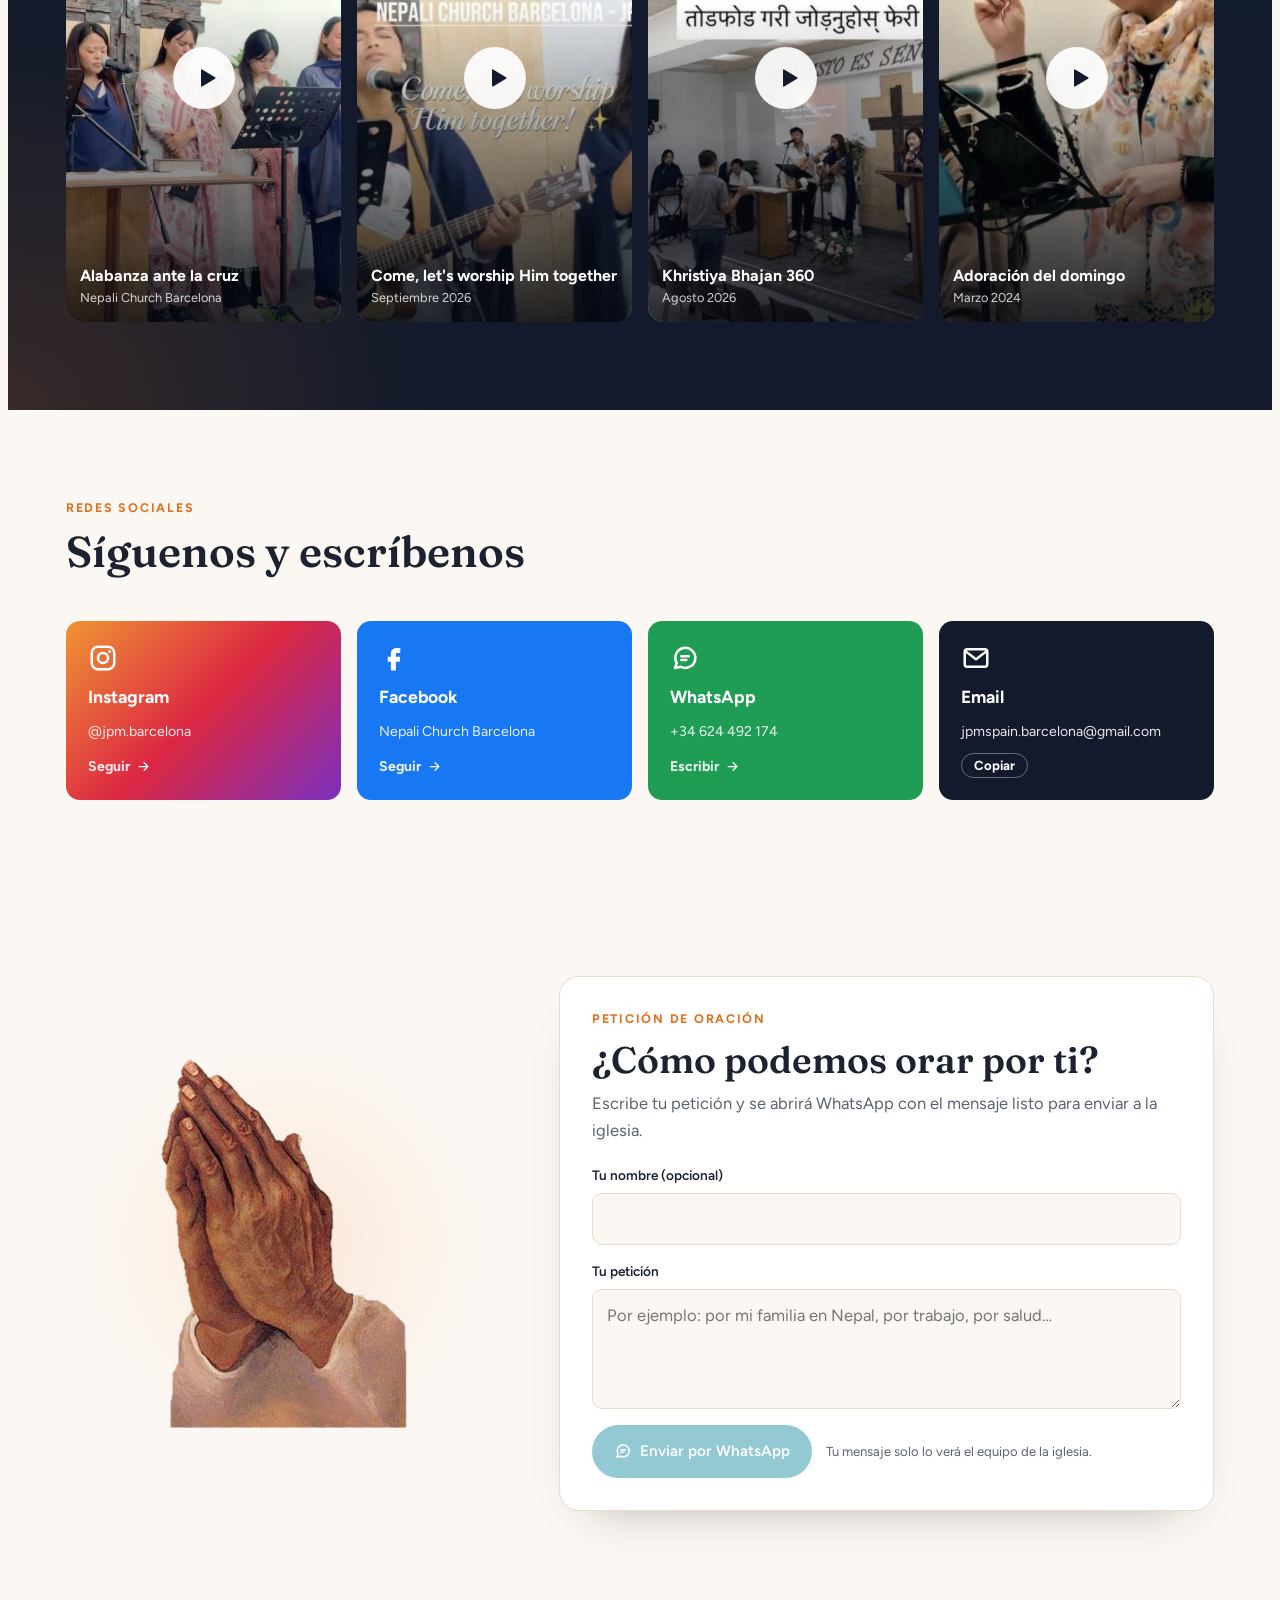
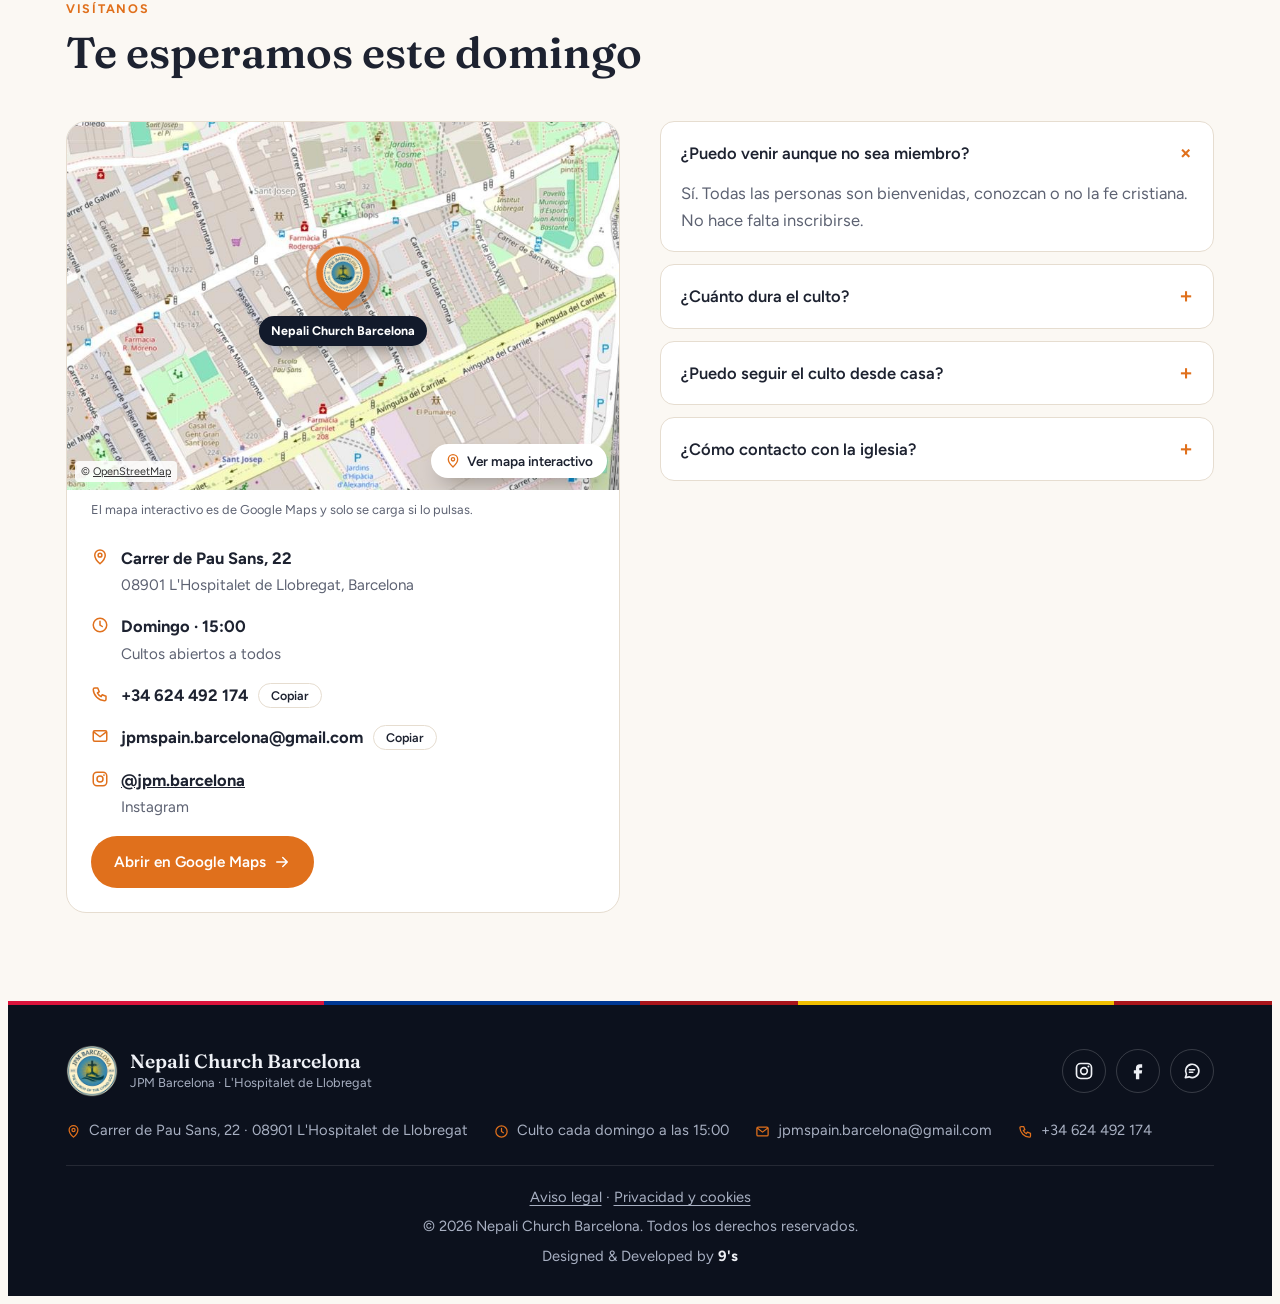
==== commit 2e0d5acb: "Add files via upload" ====
--- a/index.html
+++ b/index.html
@@ -11,7 +11,9 @@
 <meta property="og:type" content="website">
 <meta property="og:title" content="Nepali Church Barcelona">
 <meta property="og:description" content="Una familia nepalí en Barcelona que adora al Dios vivo. Culto cada domingo a las 15:00.">
-<meta property="og:image" content="img/fb-grupo.jpg">
+<meta property="og:image" content="https://jpm.daylli9s.site/img/fb-grupo.jpg">
+<meta property="og:url" content="https://jpm.daylli9s.site/">
+<link rel="canonical" href="https://jpm.daylli9s.site/">
 <meta property="og:locale" content="es_ES">
 <link rel="icon" href="img/logo.png" type="image/png">
 <link rel="apple-touch-icon" href="img/logo.png">
@@ -161,14 +163,15 @@
 <section class="pastor-sec" id="pastor">
   <div class="wrap pastor">
     <figure class="pastor-photo">
-      <img src="img/pastor.jpg" alt="El pastor Chandramani Khatri hablando en el culto" width="900" height="1079">
+      <img src="img/pastor.jpg" alt="El pastor Robin KC hablando en el culto" width="900" height="1079">
       <img class="pastor-seal" src="img/logo.png" alt="">
     </figure>
     <div class="pastor-copy">
       <div class="eyebrow" data-i18n="pa.eyebrow">Nuestro pastor</div>
-      <h2>Ps. Chandramani Khatri</h2>
+      <h2>Ps. Robin KC</h2>
       <p class="pastor-role" data-i18n="pa.role">Pastor de Nepali Church Barcelona · JPM Barcelona</p>
-      <p data-i18n="pa.p">Cada domingo nos guía en la Palabra de Dios y en la oración. Si es tu primera vez, acércate a saludarle después del culto: estará encantado de conocerte.</p>
+      <p data-i18n="pa.p">Cada domingo, el pastor Robin KC guía a nuestra congregación en la enseñanza de la Palabra de Dios y en la oración, ayudándonos a crecer en la fe y a profundizar nuestra relación con Cristo.</p>
+      <p data-i18n="pa.p2">Si nos visitas por primera vez, te invitamos con cariño a presentarte después del culto. Estará encantado de conocerte y de darte la bienvenida a nuestra familia de la iglesia.</p>
       <div class="pastor-actions">
         <a class="btn btn-orange" href="https://wa.me/34624492174" target="_blank" rel="noopener"><svg><use href="#i-chat"/></svg><span data-i18n="pa.cta">Escríbenos</span></a>
         <a class="btn btn-ghost" href="#visita"><span data-i18n="pa.cta2">Ven este domingo</span><svg><use href="#i-arrow"/></svg></a>
--- a/css/styles.css
+++ b/css/styles.css
@@ -475,6 +475,7 @@
 .pastor-copy h2{font-size:clamp(2rem,4vw,3.1rem);margin:10px 0 8px}
 .pastor-role{font-weight:600;color:var(--orange);margin-bottom:18px!important}
 .pastor-copy p{max-width:52ch;color:color-mix(in srgb,var(--sand-fg) 80%,transparent)}
+.pastor-copy p + p{margin-top:12px}
 .pastor-actions{display:flex;flex-wrap:wrap;gap:12px;margin-top:26px}
 .pastor-actions .btn-ghost{color:var(--sand-fg)}
 .pastor-actions .btn-ghost:hover{background:var(--sand-fg);color:var(--sand)}
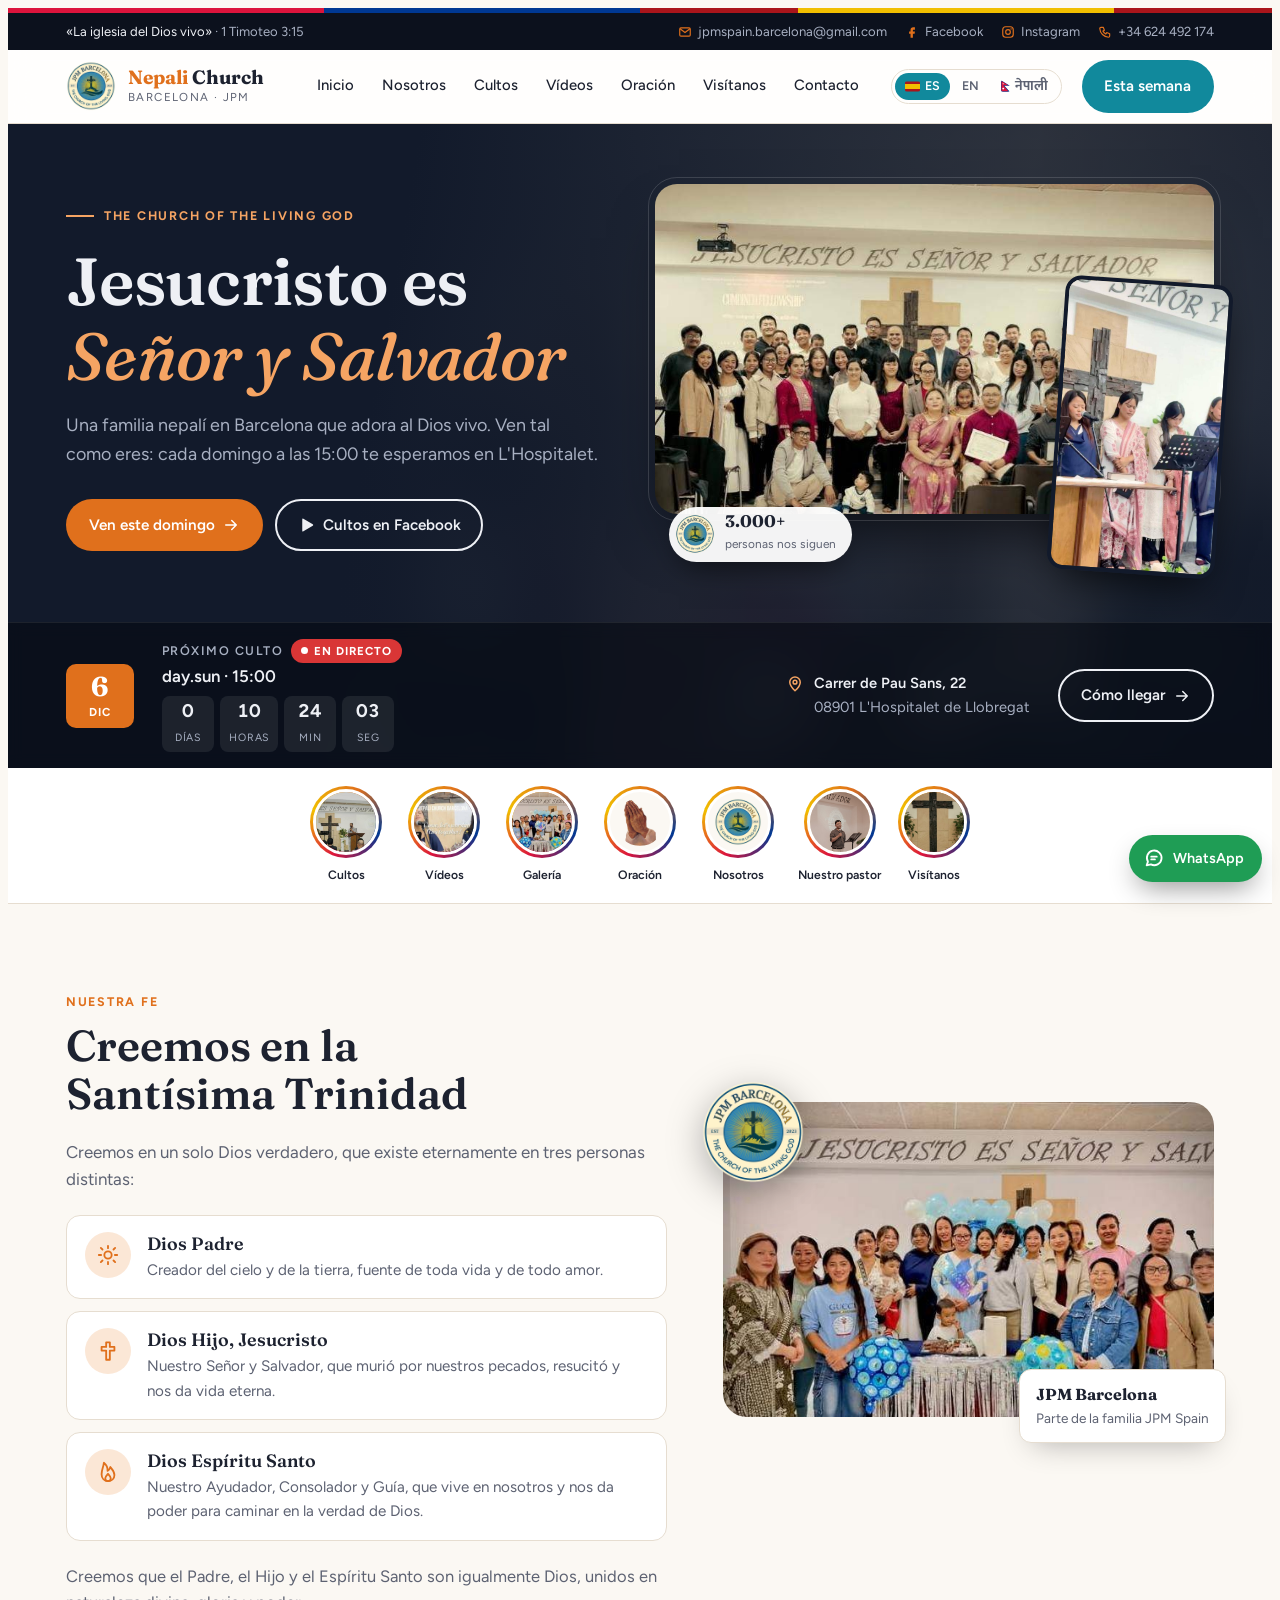
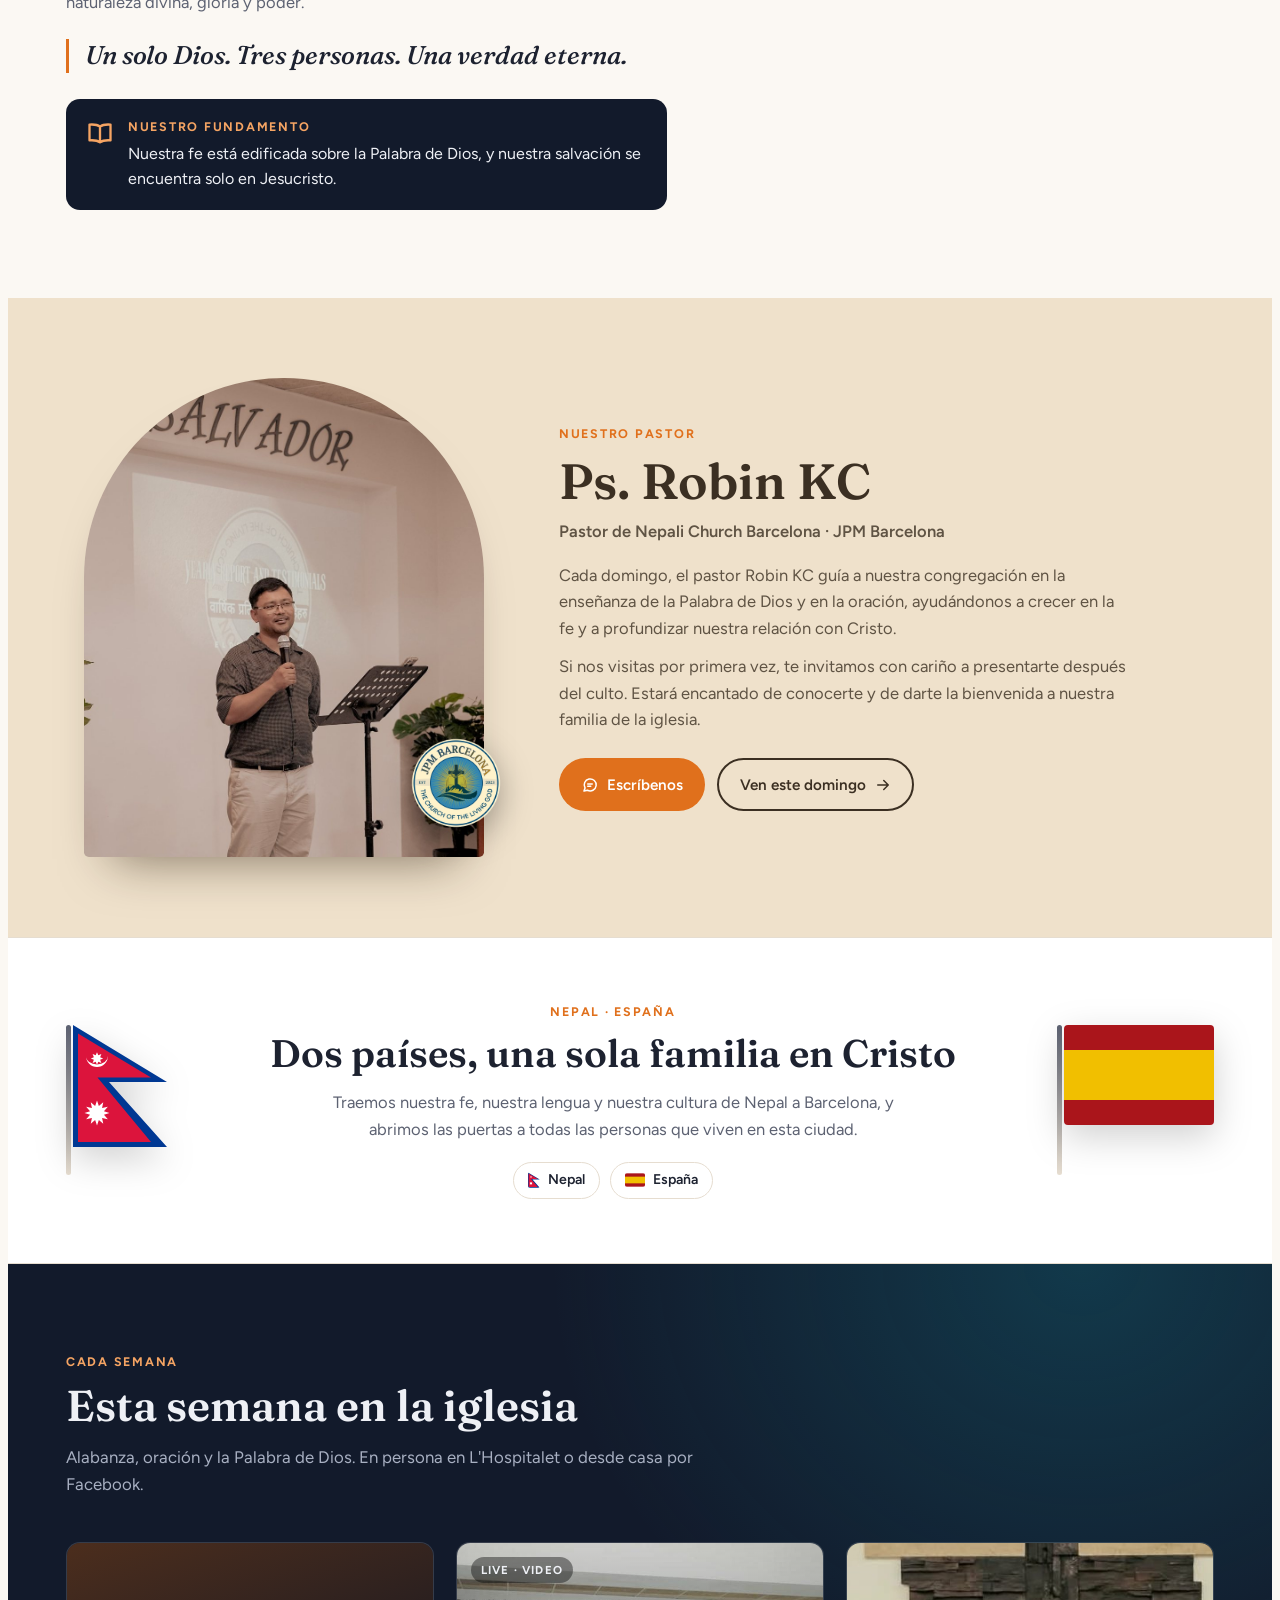
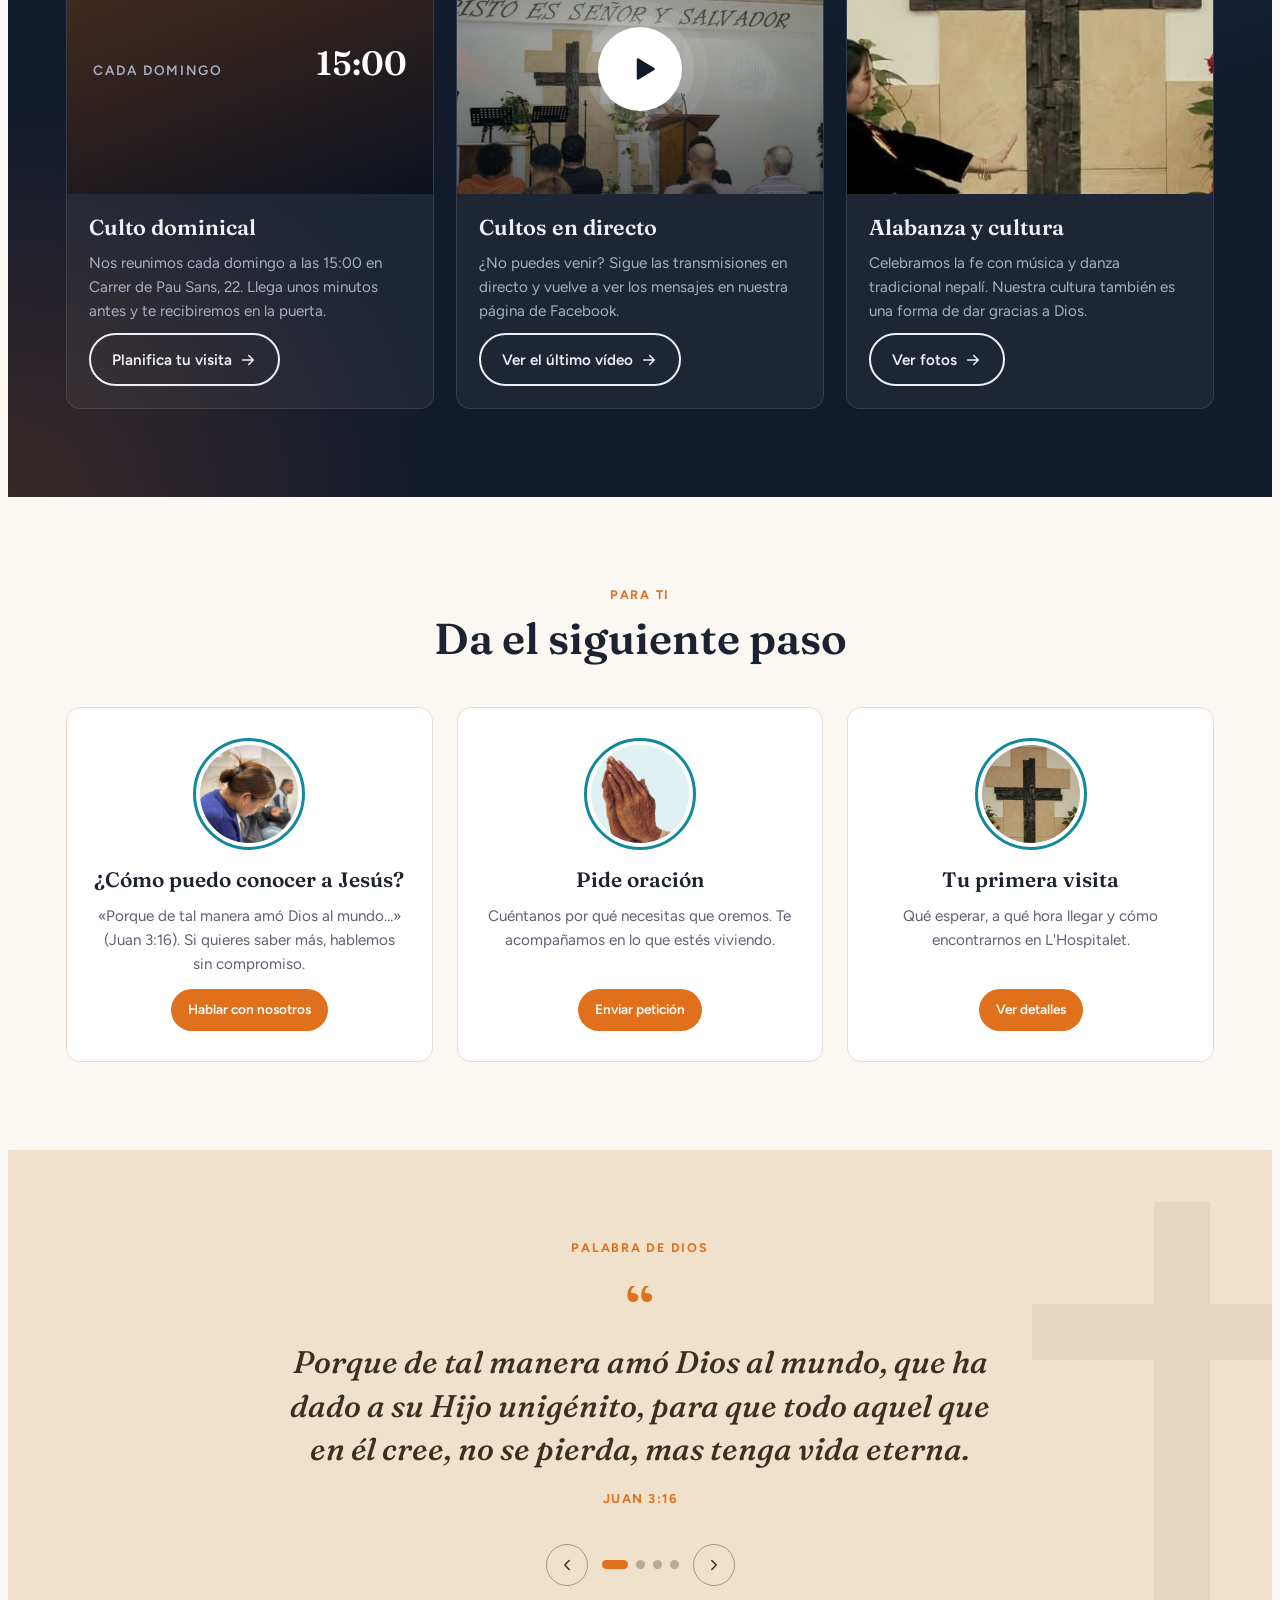
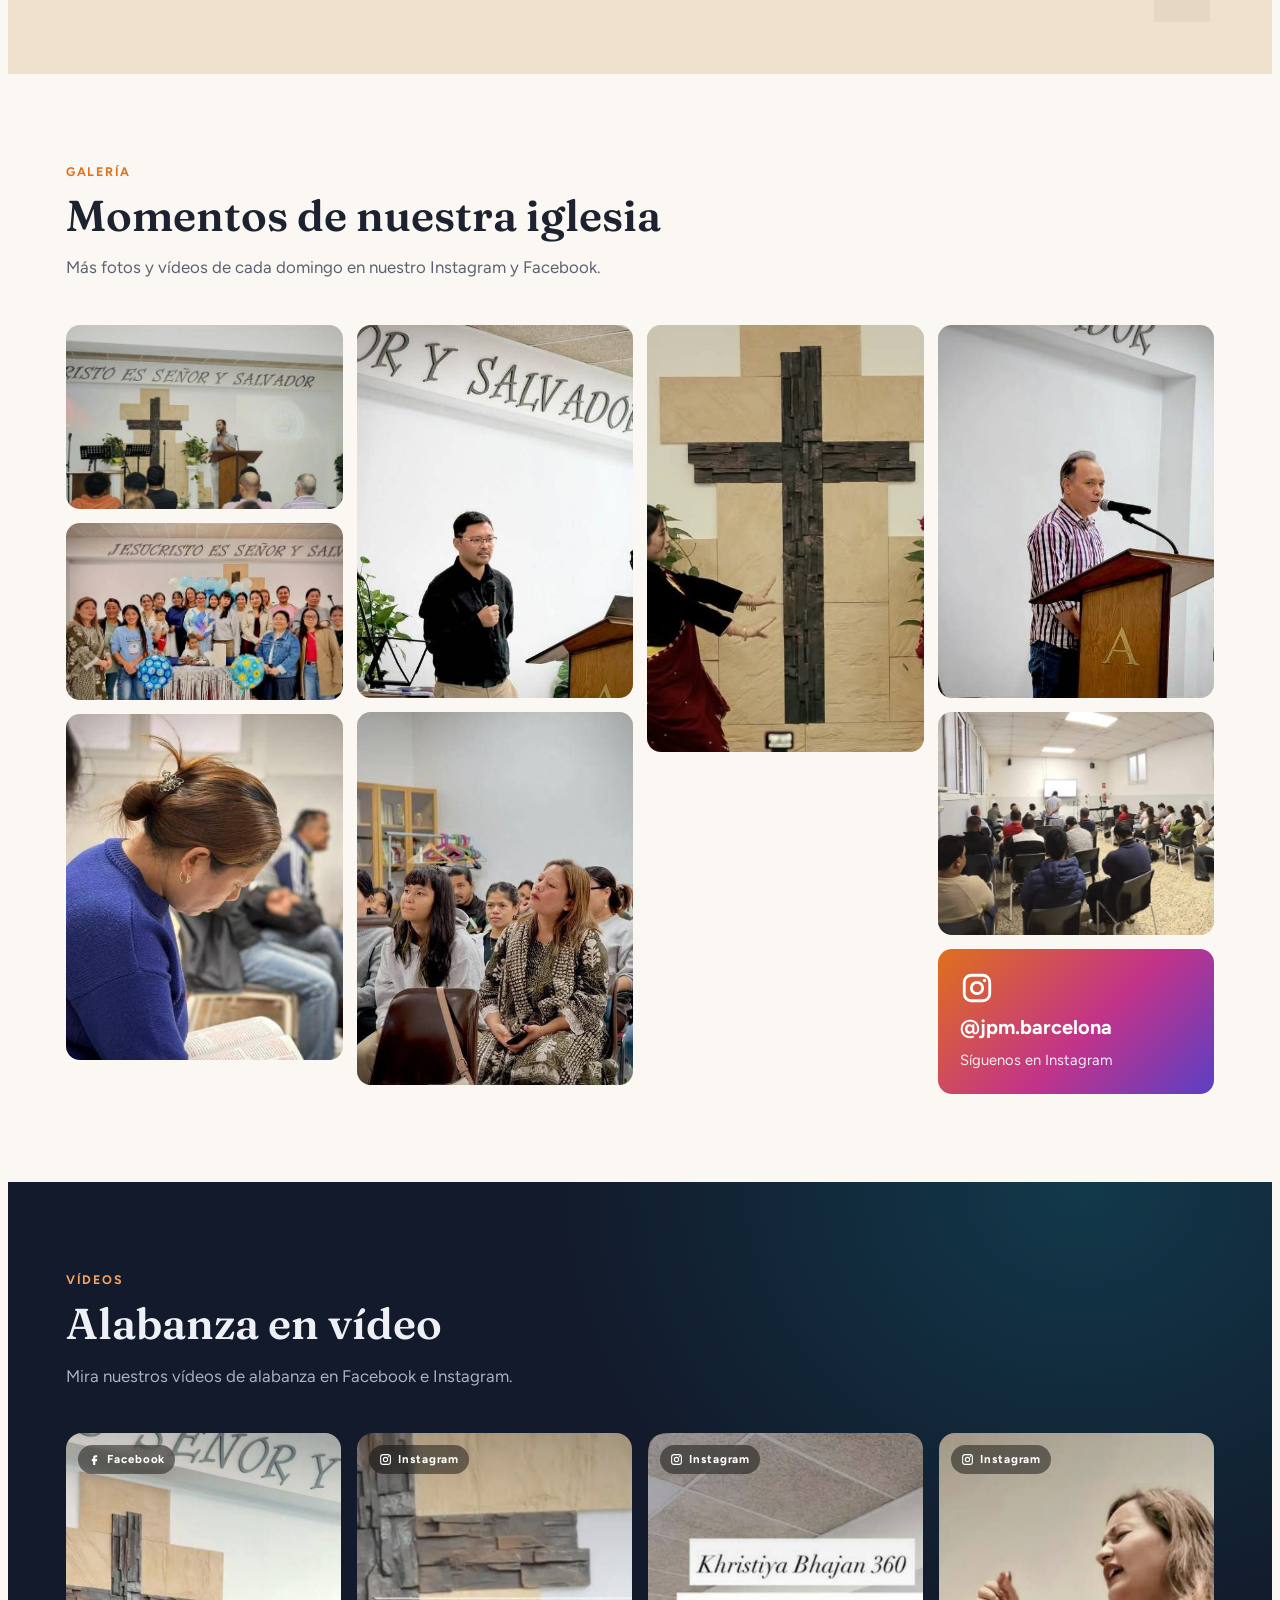
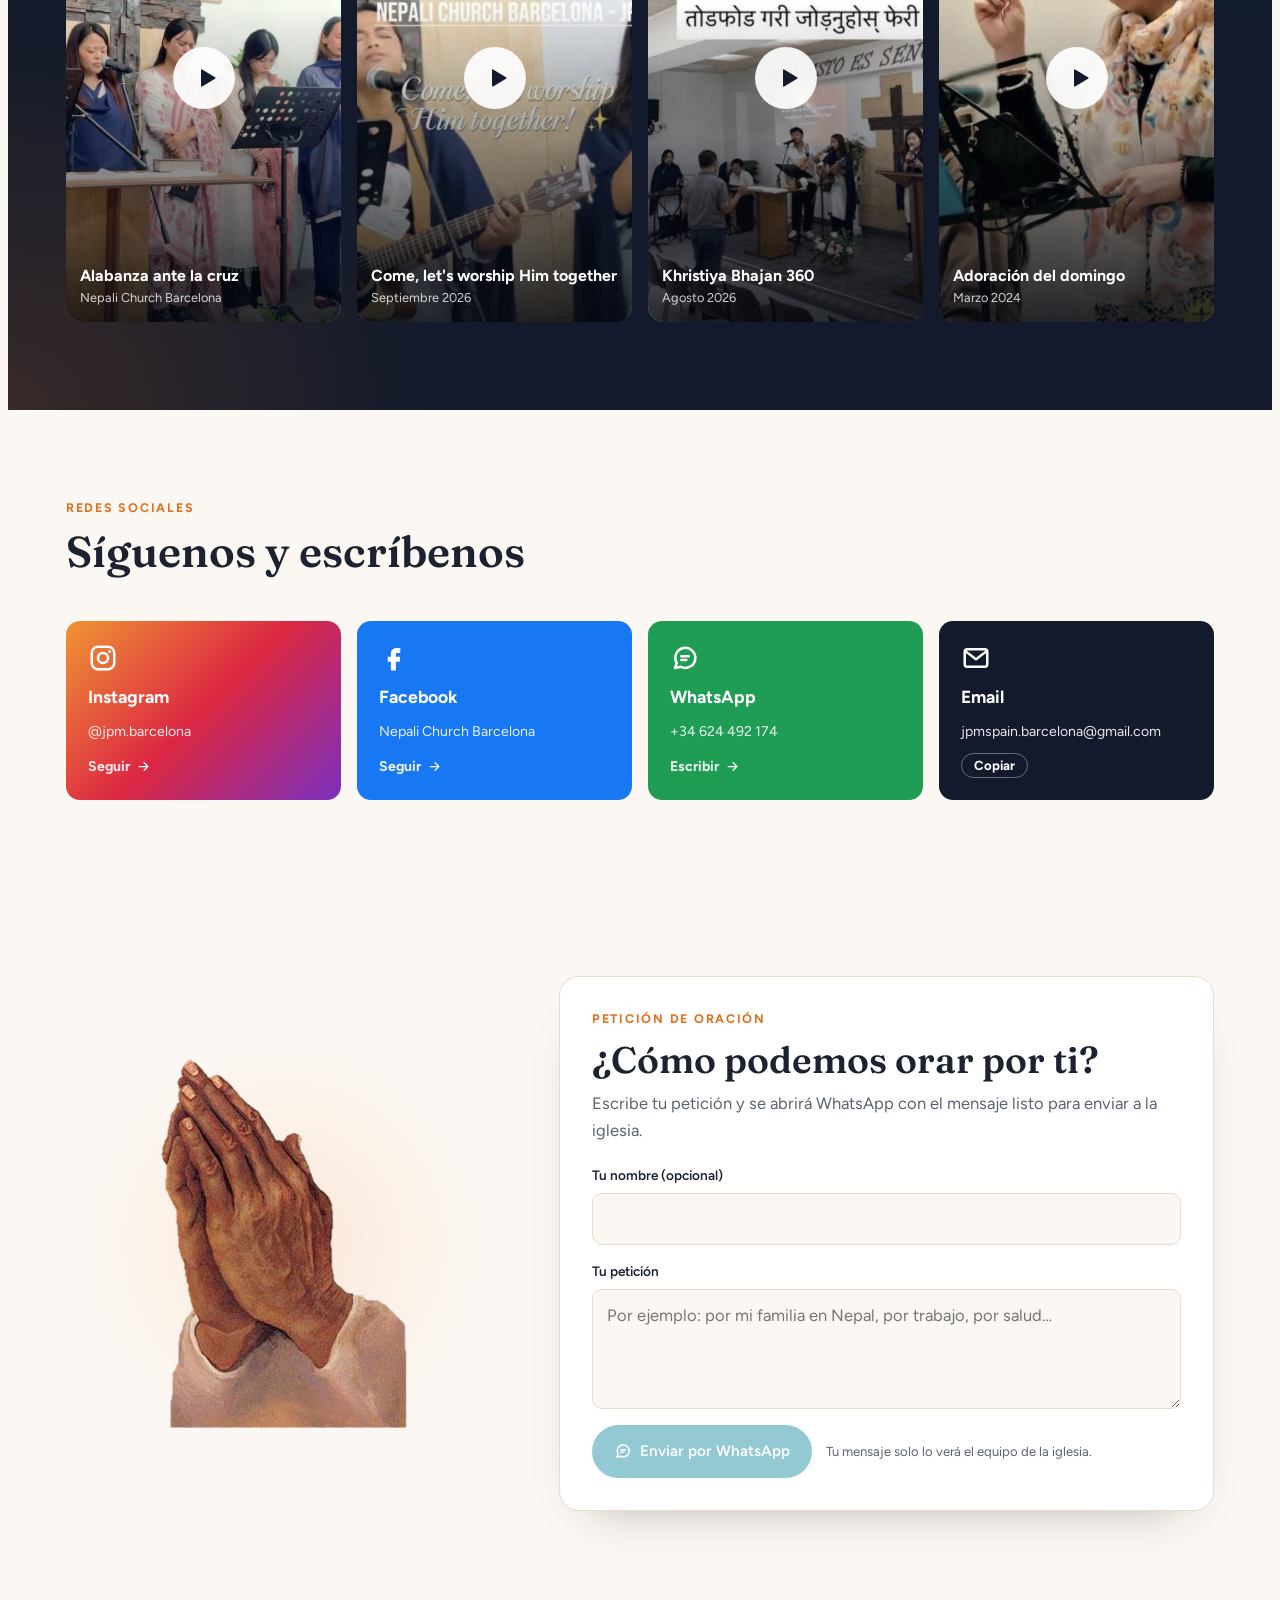
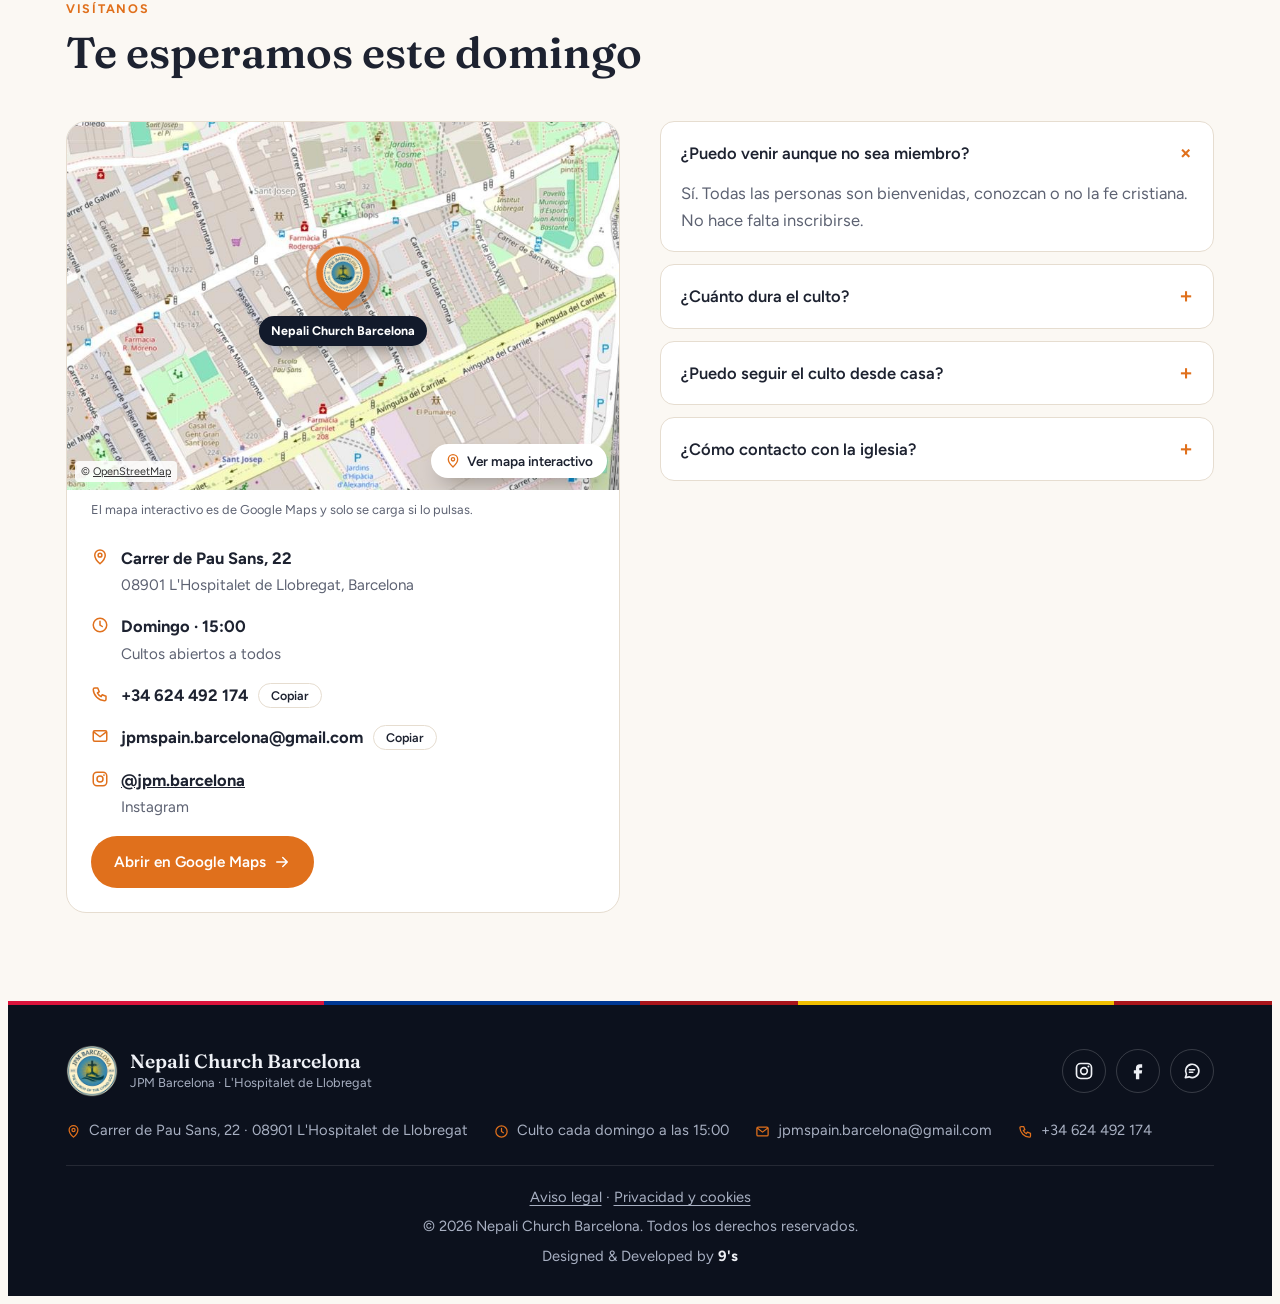
==== commit bed8c217: "Fix custom domain: CNAME back to jpm.church.daylli9s.site The previous upload replaced the CNAME wit" ====
--- a/index.html
+++ b/index.html
@@ -11,9 +11,9 @@
 <meta property="og:type" content="website">
 <meta property="og:title" content="Nepali Church Barcelona">
 <meta property="og:description" content="Una familia nepalí en Barcelona que adora al Dios vivo. Culto cada domingo a las 15:00.">
-<meta property="og:image" content="https://jpm.daylli9s.site/img/fb-grupo.jpg">
-<meta property="og:url" content="https://jpm.daylli9s.site/">
-<link rel="canonical" href="https://jpm.daylli9s.site/">
+<meta property="og:image" content="https://jpm.church.daylli9s.site/img/fb-grupo.jpg">
+<meta property="og:url" content="https://jpm.church.daylli9s.site/">
+<link rel="canonical" href="https://jpm.church.daylli9s.site/">
 <meta property="og:locale" content="es_ES">
 <link rel="icon" href="img/logo.png" type="image/png">
 <link rel="apple-touch-icon" href="img/logo.png">
